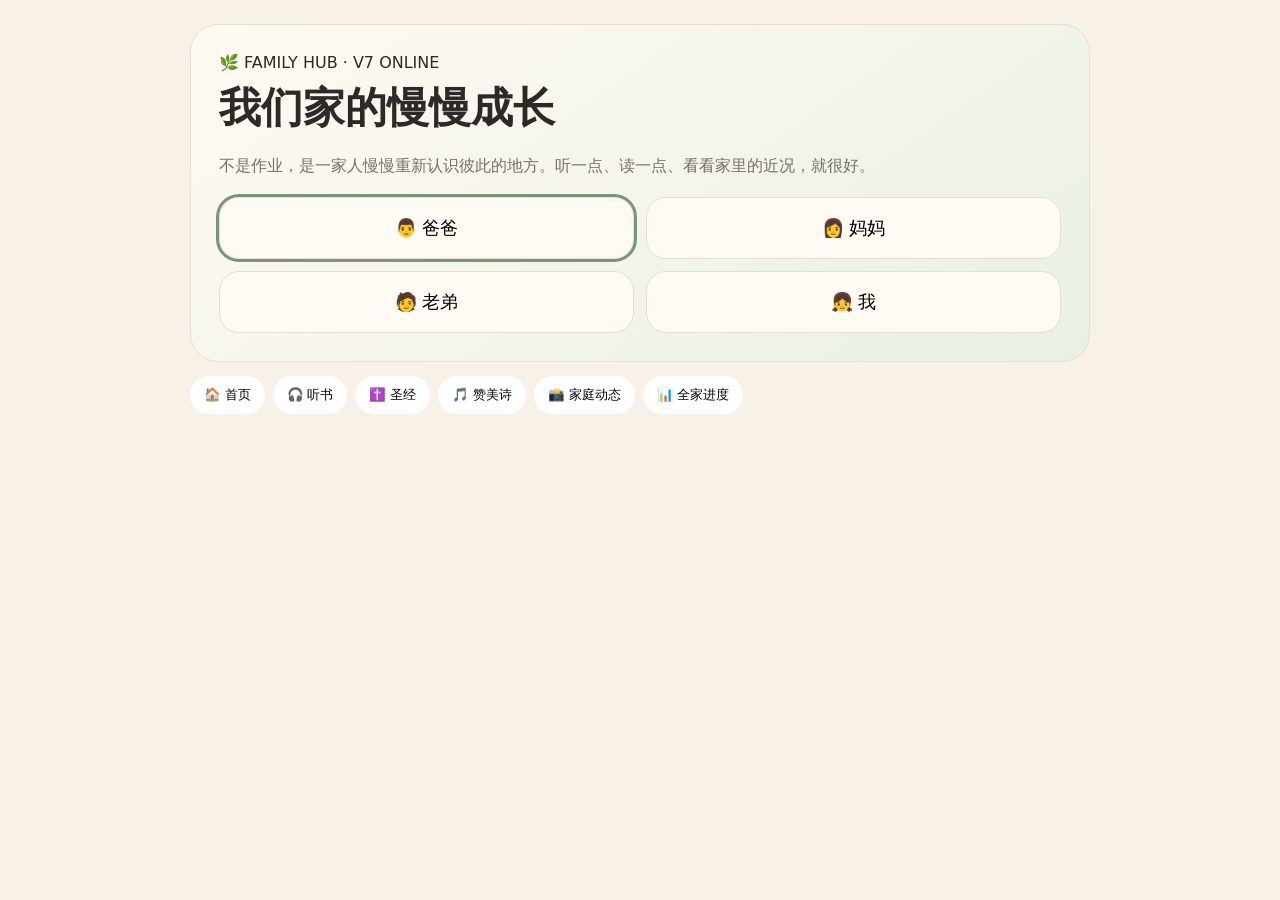
==== index.html @ ce767203 "Trigger GitHub Pages deployment" ====
<!doctype html><html lang="zh-CN"><head><meta charset="utf-8"><meta name="viewport" content="width=device-width,initial-scale=1"><meta name="theme-color" content="#f6efe4"><link rel="manifest" href="manifest.webmanifest"><title>我们家的慢慢成长</title><style>body{margin:0;font-family:"PingFang SC","Microsoft YaHei",system-ui;background:#f7f1e8;color:#2d2926}.app{max-width:900px;margin:auto;padding:24px}.hero{background:linear-gradient(145deg,#fffaf2,#e9f0e6);border:1px solid #e9ded0;border-radius:28px;padding:28px}.hero h1{font-size:42px;margin:8px 0}.roles,.grid{display:grid;grid-template-columns:repeat(2,1fr);gap:12px;margin-top:18px}.role,.card{background:#fffaf3;border:1px solid #e9ded0;border-radius:20px;padding:18px}.role{font-size:18px;cursor:pointer}.role.on{outline:3px solid #78957c}.btn{border:0;border-radius:13px;padding:12px 16px;background:#31493a;color:#fff;font-size:16px;cursor:pointer}.muted{color:#786f67;line-height:1.7}.resume{margin-top:18px;background:#2e4b39;color:white;border-radius:22px;padding:20px}.nav{display:flex;gap:8px;overflow:auto;padding:14px 0}.nav button{white-space:nowrap;border:0;border-radius:999px;padding:10px 14px;background:white}.section{display:none}.section.on{display:block}.bar{height:10px;background:#eee5da;border-radius:99px;overflow:hidden}.bar i{display:block;height:100%;background:#6e8b74}.lesson{border-top:1px solid #e9ded0;padding:12px 0}.player{position:fixed;left:50%;bottom:10px;transform:translateX(-50%);width:min(92%,700px);background:#26382d;color:white;padding:12px;border-radius:18px;display:none}.player.show{display:block}@media(max-width:600px){.app{padding:12px}.hero h1{font-size:32px}.grid{grid-template-columns:1fr}}</style></head><body><main class="app"><section class="hero"><div>🌿 FAMILY HUB · V7 ONLINE</div><h1>我们家的慢慢成长</h1><p class="muted">不是作业，是一家人慢慢重新认识彼此的地方。听一点、读一点、看看家里的近况，就很好。</p><div class="roles" id="roles"></div></section><nav class="nav"><button onclick="go('home')">🏠 首页</button><button onclick="go('listen')">🎧 听书</button><button onclick="go('bible')">✝️ 圣经</button><button onclick="go('music')">🎵 赞美诗</button><button onclick="go('family')">📸 家庭动态</button><button onclick="go('dash')">📊 全家进度</button></nav><section id="home" class="section on"></section><section id="listen" class="section"><h2>🎧 爸妈大学</h2><p class="muted">点一门课后可以连续听。正式长音频会继续升级为 MP3 锁屏播放器。</p><div id="courses" class="grid"></div></section><section id="bible" class="section"><h2>✝️ 听圣经</h2><div class="card"><p class="muted">圣经区保留为完整 66 卷播放器入口。当前在线版先提供快速入口，下一次更新继续接入逐章阅读与连续播放。</p><button class="btn" onclick="window.open('https://ebible.org/cmn-cu89s/','_blank')">📖 阅读新标点和合本</button></div></section><section id="music" class="section"><h2>🎵 赞美诗</h2><div class="card"><h3>工作时听 · 安静敬拜</h3><p class="muted">为了避免失效的嵌入播放器，在线版先使用赞美之泉官方入口。</p><button class="btn" onclick="window.open('https://www.youtube.com/@StreamofPraise','_blank')">▶ 打开赞美之泉官方频道</button></div></section><section id="family" class="section"><h2>📸 我们家的最近</h2><div class="card"><textarea id="post" style="width:100%;min-height:100px;border:1px solid #ddd;border-radius:12px;padding:10px" placeholder="写一句最近发生的小事……"></textarea><p><button class="btn" onclick="addPost()">发布家庭动态</button></p><div id="posts"></div></div></section><section id="dash" class="section"><h2>📊 全家成长看板</h2><div id="dashboard" class="grid"></div></section></main><div class="player" id="player"><b id="pt">正在播放</b><div id="ps" style="font-size:13px;opacity:.8;margin:5px 0"></div><button onclick="speechSynthesis.pause()">⏸</button> <button onclick="speechSynthesis.resume()">▶</button> <button onclick="speechSynthesis.cancel();player.classList.remove('show')">■</button></div><script>const people={dad:['爸爸','👨'],mom:['妈妈','👩'],bro:['老弟','🧑'],me:['我','👧']};let role=localStorage.familyRole||'dad';let data=JSON.parse(localStorage.familyV7Online||'{"dad":{"min":0,"done":0},"mom":{"min":0,"done":0},"bro":{"min":0,"done":0},"me":{"min":0,"done":0},"posts":[]}');const courses=[['💞','夫妻之间怎么把话说清楚',['先听完再回答','少一点指责，多一点描述','吵架时先处理情绪','表达需要，不猜心','道歉不是认输','夫妻是队友，不是对手','钱怎么谈才不伤感情','忙的时候也要有回应','怎样表达感谢','旧账为什么越翻越伤','建立两个人的小习惯','一起想象退休后的生活']],['👨‍👩‍👧','父母的觉醒',['孩子不是父母的成绩单','焦虑为什么会变成控制','先连接，再纠正','听完孩子的话再给建议','允许孩子和自己不同','少问成绩，多问生活','孩子沉默时怎么办','父母也可以承认不知道','边界不是冷漠','如何修复说重的话','孩子长大后的亲子关系','让家成为愿意回来的地方']],['🧑‍🎓','青春期男孩',['青春期的大脑正在发生什么','为什么越来越需要自己的空间','顶嘴背后可能是什么','别把沉默当成不孝','朋友为什么越来越重要','手机和游戏怎么谈','规则要少而清楚','父亲怎样参与男孩成长','妈妈怎样减少焦虑式追问','犯错也是学习责任的机会','谈恋爱和性教育怎么开口','怎样谈未来而不是逼未来','冲突以后如何重新连接','从管理孩子走向陪伴成长']],['💰','家庭理财与安心养老',['先弄清楚钱去了哪里','家庭应急金怎么准备','储蓄不是剩下才存','避免看不懂的高风险投资','保险到底解决什么问题','夫妻要知道彼此的财务情况','给孩子钱也要有边界','退休生活需要多少钱','医疗和长期照护要提前想','防诈骗是养老必修课','简单投资比频繁操作更重要','把退休后的生活也规划进去']],['🌱','50岁以后继续成长',['人到中年也可以重新学习','不要把全部生活都放在孩子身上','培养一个自己的爱好','身体健康是最重要的资产','夫妻关系需要重新经营','学会使用新工具但不被短视频绑架','保持朋友和教会连接','允许自己休息','学习表达感受','给未来留下期待','记录自己的故事','慢慢成为自己喜欢的大人']]];function save(){localStorage.familyV7Online=JSON.stringify(data)}function renderRoles(){roles.innerHTML=Object.entries(people).map(([k,v])=>`<button class="role ${role===k?'on':''}" onclick="setRole('${k}')">${v[1]} ${v[0]}</button>`).join('')}function setRole(r){role=r;localStorage.familyRole=r;render();go('home')}function go(id){document.querySelectorAll('.section').forEach(x=>x.classList.remove('on'));document.getElementById(id).classList.add('on');scrollTo({top:0,behavior:'smooth'})}function home(){let p=people[role],d=data[role];home.innerHTML=`<div class="resume"><small>${p[1]} ${p[0]}，今天辛苦了</small><h2>${role==='bro'?'这里不是监督区，想听什么就听什么。':role==='me'?'欢迎回来，这里是你的家庭后台。':'不用学很多，戴上耳机听一点就好。'}</h2><button class="btn" onclick="go('listen')">▶ 今天听一点</button></div><div class="grid"><div class="card"><h3>🎧 工作的时候听</h3><p class="muted">夫妻、亲子、青春期、养老理财、自我成长。</p><button class="btn" onclick="go('listen')">进入爸妈大学</button></div><div class="card"><h3>✝️ 今天听一章圣经</h3><p class="muted">安静一点，慢慢听。</p><button class="btn" onclick="go('bible')">打开圣经</button></div><div class="card"><h3>🎵 放点赞美诗</h3><p class="muted">上班、做饭、休息的时候都可以。</p><button class="btn" onclick="go('music')">听赞美诗</button></div><div class="card"><h3>📸 看看家里</h3><p class="muted">把平时不知道怎么说的话，慢慢留在这里。</p><button class="btn" onclick="go('family')">家庭动态</button></div></div>`}function renderCourses(){courses.innerHTML=courses.map((c,i)=>`<div class="card"><div style="font-size:34px">${c[0]}</div><h3>${c[1]}</h3><p class="muted">${c[2].length} 节 · 可连续收听</p><button class="btn" onclick="play(${i},0)">▶ 从第1节开始</button><details><summary style="margin-top:12px">查看全部章节</summary>${c[2].map((x,j)=>`<div class="lesson">${j+1}. ${x} <button onclick="play(${i},${j})">▶</button></div>`).join('')}</details></div>`).join('')}function lessonText(ci,li){let t=courses[ci][2][li];return `欢迎来到我们家的慢慢成长。今天这一节叫做，${t}。我们先不急着讲大道理。很多家庭的问题，并不是谁不爱谁，而是大家太忙、太累，又不知道怎样把心里的话说清楚。今天只记住一件事：先听，再判断；先理解，再给建议。家人不是需要被赢过的人，而是需要被听见的人。今天试试看，当家人说一件事情的时候，先别马上告诉他应该怎么做。先问一句：你现在是想让我听听，还是想让我一起想办法？一个小小的变化，就可能让下一次谈话不一样。`}function play(ci,li){speechSynthesis.cancel();let u=new SpeechSynthesisUtterance(lessonText(ci,li));u.lang='zh-CN';u.rate=.82;let start=Date.now();u.onend=()=>{data[role].min+=Math.max(1,Math.round((Date.now()-start)/60000));data[role].done++;save();renderDash();if(li+1<courses[ci][2].length)setTimeout(()=>play(ci,li+1),500)};speechSynthesis.speak(u);pt.textContent=courses[ci][1];ps.textContent=`第 ${li+1}/${courses[ci][2].length} 节 · ${courses[ci][2][li]}`;player.classList.add('show')}function addPost(){let v=post.value.trim();if(!v)return;data.posts.unshift({r:role,t:v,d:new Date().toLocaleString('zh-CN')});post.value='';save();renderPosts()}function renderPosts(){posts.innerHTML=data.posts.map(x=>`<div class="lesson"><b>${people[x.r][1]} ${people[x.r][0]}</b> · <small>${x.d}</small><div style="margin-top:6px">${x.t.replace(/[<>&]/g,'')}</div></div>`).join('')||'<p class="muted">还没有动态。</p>'}function renderDash(){dashboard.innerHTML=Object.entries(people).map(([k,v])=>{let d=data[k];return `<div class="card"><h3>${v[1]} ${v[0]}</h3><b style="font-size:28px">${d.min||0}</b> 分钟 · 完成 ${d.done||0} 节<div class="bar"><i style="width:${Math.min(100,(d.done||0)*3)}%"></i></div></div>`}).join('')}function render(){renderRoles();home();renderCourses();renderPosts();renderDash()}render();if('serviceWorker'in navigator)navigator.serviceWorker.register('./sw.js');</script></body></html>
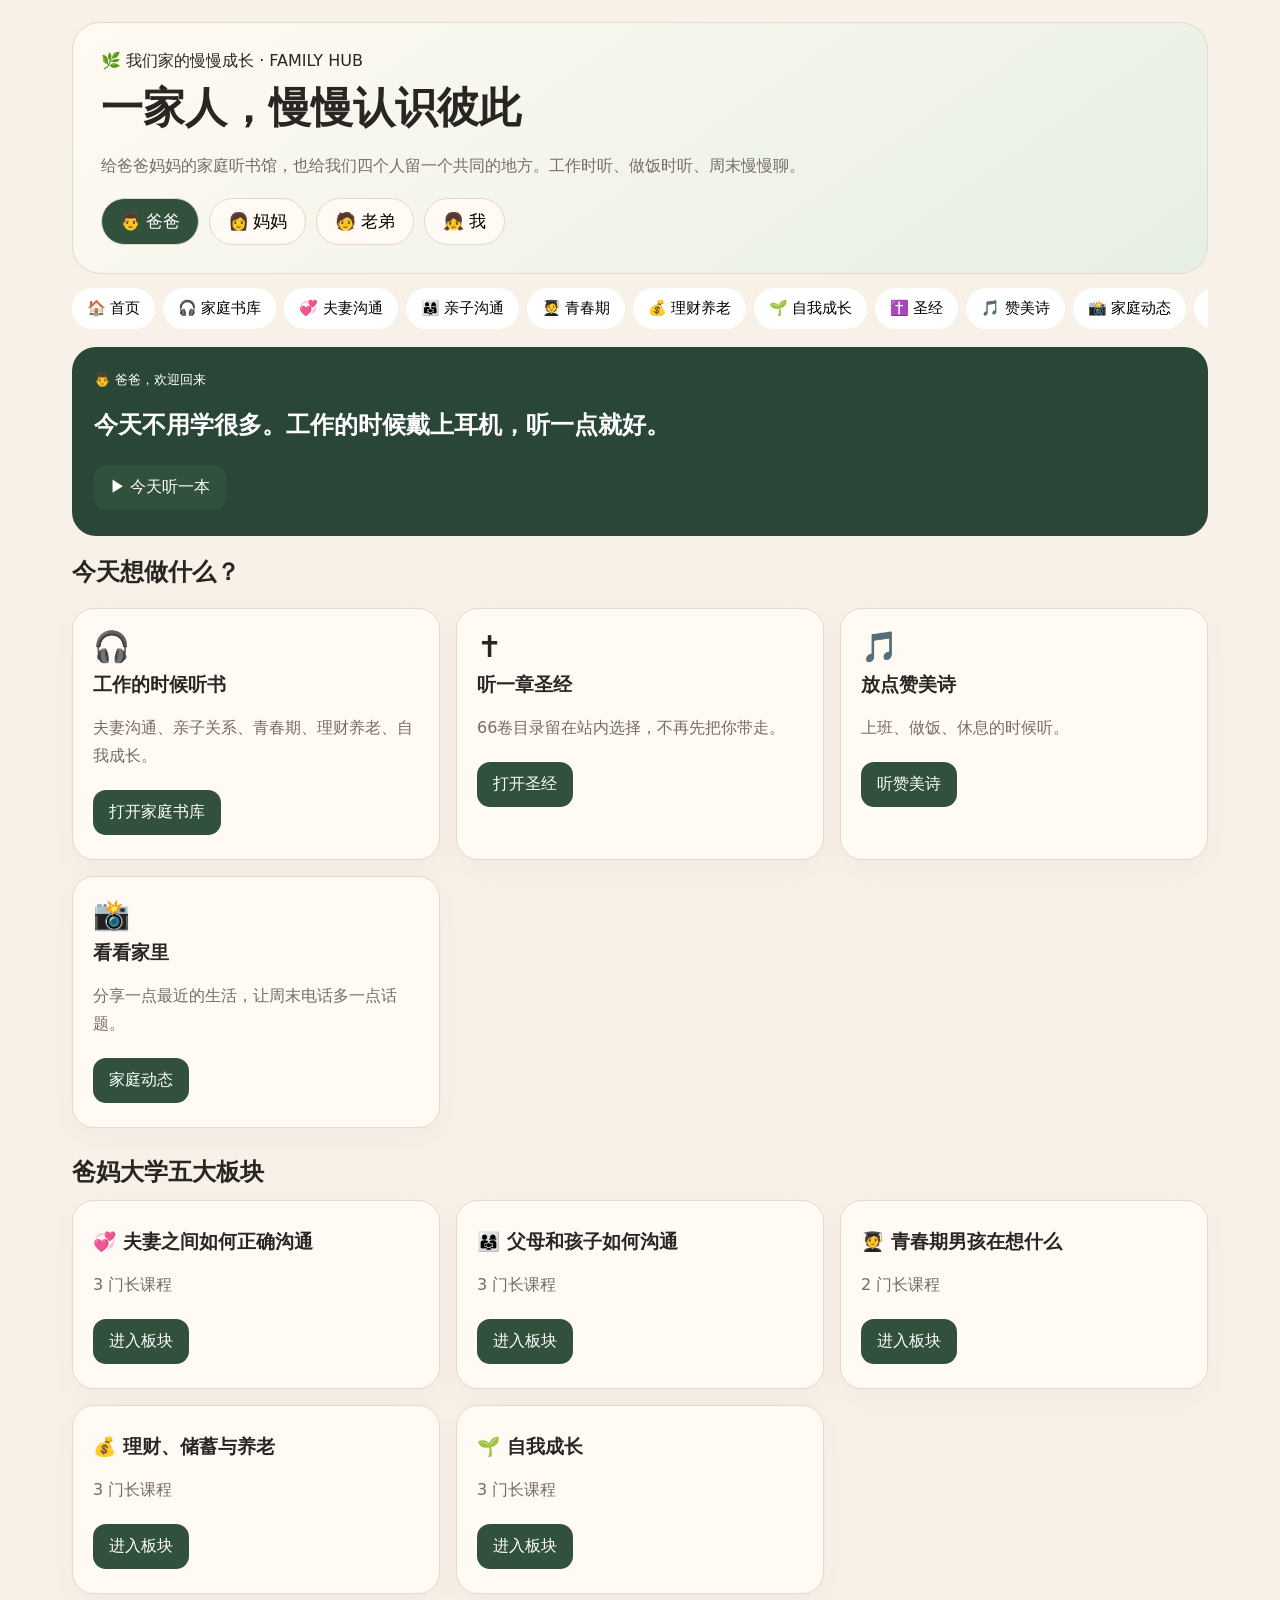
==== commit 09731f97: "Restore family library, fix homepage rendering, add in-site listening sections" ====
--- a/index.html
+++ b/index.html
@@ -1 +1 @@
-<!doctype html><html lang="zh-CN"><head><meta charset="utf-8"><meta name="viewport" content="width=device-width,initial-scale=1"><meta name="theme-color" content="#f6efe4"><link rel="manifest" href="manifest.webmanifest"><title>我们家的慢慢成长</title><style>body{margin:0;font-family:"PingFang SC","Microsoft YaHei",system-ui;background:#f7f1e8;color:#2d2926}.app{max-width:900px;margin:auto;padding:24px}.hero{background:linear-gradient(145deg,#fffaf2,#e9f0e6);border:1px solid #e9ded0;border-radius:28px;padding:28px}.hero h1{font-size:42px;margin:8px 0}.roles,.grid{display:grid;grid-template-columns:repeat(2,1fr);gap:12px;margin-top:18px}.role,.card{background:#fffaf3;border:1px solid #e9ded0;border-radius:20px;padding:18px}.role{font-size:18px;cursor:pointer}.role.on{outline:3px solid #78957c}.btn{border:0;border-radius:13px;padding:12px 16px;background:#31493a;color:#fff;font-size:16px;cursor:pointer}.muted{color:#786f67;line-height:1.7}.resume{margin-top:18px;background:#2e4b39;color:white;border-radius:22px;padding:20px}.nav{display:flex;gap:8px;overflow:auto;padding:14px 0}.nav button{white-space:nowrap;border:0;border-radius:999px;padding:10px 14px;background:white}.section{display:none}.section.on{display:block}.bar{height:10px;background:#eee5da;border-radius:99px;overflow:hidden}.bar i{display:block;height:100%;background:#6e8b74}.lesson{border-top:1px solid #e9ded0;padding:12px 0}.player{position:fixed;left:50%;bottom:10px;transform:translateX(-50%);width:min(92%,700px);background:#26382d;color:white;padding:12px;border-radius:18px;display:none}.player.show{display:block}@media(max-width:600px){.app{padding:12px}.hero h1{font-size:32px}.grid{grid-template-columns:1fr}}</style></head><body><main class="app"><section class="hero"><div>🌿 FAMILY HUB · V7 ONLINE</div><h1>我们家的慢慢成长</h1><p class="muted">不是作业，是一家人慢慢重新认识彼此的地方。听一点、读一点、看看家里的近况，就很好。</p><div class="roles" id="roles"></div></section><nav class="nav"><button onclick="go('home')">🏠 首页</button><button onclick="go('listen')">🎧 听书</button><button onclick="go('bible')">✝️ 圣经</button><button onclick="go('music')">🎵 赞美诗</button><button onclick="go('family')">📸 家庭动态</button><button onclick="go('dash')">📊 全家进度</button></nav><section id="home" class="section on"></section><section id="listen" class="section"><h2>🎧 爸妈大学</h2><p class="muted">点一门课后可以连续听。正式长音频会继续升级为 MP3 锁屏播放器。</p><div id="courses" class="grid"></div></section><section id="bible" class="section"><h2>✝️ 听圣经</h2><div class="card"><p class="muted">圣经区保留为完整 66 卷播放器入口。当前在线版先提供快速入口，下一次更新继续接入逐章阅读与连续播放。</p><button class="btn" onclick="window.open('https://ebible.org/cmn-cu89s/','_blank')">📖 阅读新标点和合本</button></div></section><section id="music" class="section"><h2>🎵 赞美诗</h2><div class="card"><h3>工作时听 · 安静敬拜</h3><p class="muted">为了避免失效的嵌入播放器，在线版先使用赞美之泉官方入口。</p><button class="btn" onclick="window.open('https://www.youtube.com/@StreamofPraise','_blank')">▶ 打开赞美之泉官方频道</button></div></section><section id="family" class="section"><h2>📸 我们家的最近</h2><div class="card"><textarea id="post" style="width:100%;min-height:100px;border:1px solid #ddd;border-radius:12px;padding:10px" placeholder="写一句最近发生的小事……"></textarea><p><button class="btn" onclick="addPost()">发布家庭动态</button></p><div id="posts"></div></div></section><section id="dash" class="section"><h2>📊 全家成长看板</h2><div id="dashboard" class="grid"></div></section></main><div class="player" id="player"><b id="pt">正在播放</b><div id="ps" style="font-size:13px;opacity:.8;margin:5px 0"></div><button onclick="speechSynthesis.pause()">⏸</button> <button onclick="speechSynthesis.resume()">▶</button> <button onclick="speechSynthesis.cancel();player.classList.remove('show')">■</button></div><script>const people={dad:['爸爸','👨'],mom:['妈妈','👩'],bro:['老弟','🧑'],me:['我','👧']};let role=localStorage.familyRole||'dad';let data=JSON.parse(localStorage.familyV7Online||'{"dad":{"min":0,"done":0},"mom":{"min":0,"done":0},"bro":{"min":0,"done":0},"me":{"min":0,"done":0},"posts":[]}');const courses=[['💞','夫妻之间怎么把话说清楚',['先听完再回答','少一点指责，多一点描述','吵架时先处理情绪','表达需要，不猜心','道歉不是认输','夫妻是队友，不是对手','钱怎么谈才不伤感情','忙的时候也要有回应','怎样表达感谢','旧账为什么越翻越伤','建立两个人的小习惯','一起想象退休后的生活']],['👨‍👩‍👧','父母的觉醒',['孩子不是父母的成绩单','焦虑为什么会变成控制','先连接，再纠正','听完孩子的话再给建议','允许孩子和自己不同','少问成绩，多问生活','孩子沉默时怎么办','父母也可以承认不知道','边界不是冷漠','如何修复说重的话','孩子长大后的亲子关系','让家成为愿意回来的地方']],['🧑‍🎓','青春期男孩',['青春期的大脑正在发生什么','为什么越来越需要自己的空间','顶嘴背后可能是什么','别把沉默当成不孝','朋友为什么越来越重要','手机和游戏怎么谈','规则要少而清楚','父亲怎样参与男孩成长','妈妈怎样减少焦虑式追问','犯错也是学习责任的机会','谈恋爱和性教育怎么开口','怎样谈未来而不是逼未来','冲突以后如何重新连接','从管理孩子走向陪伴成长']],['💰','家庭理财与安心养老',['先弄清楚钱去了哪里','家庭应急金怎么准备','储蓄不是剩下才存','避免看不懂的高风险投资','保险到底解决什么问题','夫妻要知道彼此的财务情况','给孩子钱也要有边界','退休生活需要多少钱','医疗和长期照护要提前想','防诈骗是养老必修课','简单投资比频繁操作更重要','把退休后的生活也规划进去']],['🌱','50岁以后继续成长',['人到中年也可以重新学习','不要把全部生活都放在孩子身上','培养一个自己的爱好','身体健康是最重要的资产','夫妻关系需要重新经营','学会使用新工具但不被短视频绑架','保持朋友和教会连接','允许自己休息','学习表达感受','给未来留下期待','记录自己的故事','慢慢成为自己喜欢的大人']]];function save(){localStorage.familyV7Online=JSON.stringify(data)}function renderRoles(){roles.innerHTML=Object.entries(people).map(([k,v])=>`<button class="role ${role===k?'on':''}" onclick="setRole('${k}')">${v[1]} ${v[0]}</button>`).join('')}function setRole(r){role=r;localStorage.familyRole=r;render();go('home')}function go(id){document.querySelectorAll('.section').forEach(x=>x.classList.remove('on'));document.getElementById(id).classList.add('on');scrollTo({top:0,behavior:'smooth'})}function home(){let p=people[role],d=data[role];home.innerHTML=`<div class="resume"><small>${p[1]} ${p[0]}，今天辛苦了</small><h2>${role==='bro'?'这里不是监督区，想听什么就听什么。':role==='me'?'欢迎回来，这里是你的家庭后台。':'不用学很多，戴上耳机听一点就好。'}</h2><button class="btn" onclick="go('listen')">▶ 今天听一点</button></div><div class="grid"><div class="card"><h3>🎧 工作的时候听</h3><p class="muted">夫妻、亲子、青春期、养老理财、自我成长。</p><button class="btn" onclick="go('listen')">进入爸妈大学</button></div><div class="card"><h3>✝️ 今天听一章圣经</h3><p class="muted">安静一点，慢慢听。</p><button class="btn" onclick="go('bible')">打开圣经</button></div><div class="card"><h3>🎵 放点赞美诗</h3><p class="muted">上班、做饭、休息的时候都可以。</p><button class="btn" onclick="go('music')">听赞美诗</button></div><div class="card"><h3>📸 看看家里</h3><p class="muted">把平时不知道怎么说的话，慢慢留在这里。</p><button class="btn" onclick="go('family')">家庭动态</button></div></div>`}function renderCourses(){courses.innerHTML=courses.map((c,i)=>`<div class="card"><div style="font-size:34px">${c[0]}</div><h3>${c[1]}</h3><p class="muted">${c[2].length} 节 · 可连续收听</p><button class="btn" onclick="play(${i},0)">▶ 从第1节开始</button><details><summary style="margin-top:12px">查看全部章节</summary>${c[2].map((x,j)=>`<div class="lesson">${j+1}. ${x} <button onclick="play(${i},${j})">▶</button></div>`).join('')}</details></div>`).join('')}function lessonText(ci,li){let t=courses[ci][2][li];return `欢迎来到我们家的慢慢成长。今天这一节叫做，${t}。我们先不急着讲大道理。很多家庭的问题，并不是谁不爱谁，而是大家太忙、太累，又不知道怎样把心里的话说清楚。今天只记住一件事：先听，再判断；先理解，再给建议。家人不是需要被赢过的人，而是需要被听见的人。今天试试看，当家人说一件事情的时候，先别马上告诉他应该怎么做。先问一句：你现在是想让我听听，还是想让我一起想办法？一个小小的变化，就可能让下一次谈话不一样。`}function play(ci,li){speechSynthesis.cancel();let u=new SpeechSynthesisUtterance(lessonText(ci,li));u.lang='zh-CN';u.rate=.82;let start=Date.now();u.onend=()=>{data[role].min+=Math.max(1,Math.round((Date.now()-start)/60000));data[role].done++;save();renderDash();if(li+1<courses[ci][2].length)setTimeout(()=>play(ci,li+1),500)};speechSynthesis.speak(u);pt.textContent=courses[ci][1];ps.textContent=`第 ${li+1}/${courses[ci][2].length} 节 · ${courses[ci][2][li]}`;player.classList.add('show')}function addPost(){let v=post.value.trim();if(!v)return;data.posts.unshift({r:role,t:v,d:new Date().toLocaleString('zh-CN')});post.value='';save();renderPosts()}function renderPosts(){posts.innerHTML=data.posts.map(x=>`<div class="lesson"><b>${people[x.r][1]} ${people[x.r][0]}</b> · <small>${x.d}</small><div style="margin-top:6px">${x.t.replace(/[<>&]/g,'')}</div></div>`).join('')||'<p class="muted">还没有动态。</p>'}function renderDash(){dashboard.innerHTML=Object.entries(people).map(([k,v])=>{let d=data[k];return `<div class="card"><h3>${v[1]} ${v[0]}</h3><b style="font-size:28px">${d.min||0}</b> 分钟 · 完成 ${d.done||0} 节<div class="bar"><i style="width:${Math.min(100,(d.done||0)*3)}%"></i></div></div>`}).join('')}function render(){renderRoles();home();renderCourses();renderPosts();renderDash()}render();if('serviceWorker'in navigator)navigator.serviceWorker.register('./sw.js');</script></body></html>  
+<!doctype html><html lang="zh-CN"><head><meta charset="utf-8"><meta name="viewport" content="width=device-width,initial-scale=1"><meta name="theme-color" content="#f4eee4"><link rel="manifest" href="manifest.webmanifest"><title>我们家的慢慢成长</title><style>*{box-sizing:border-box}body{margin:0;font-family:"PingFang SC","Microsoft YaHei",system-ui,sans-serif;background:#f7f1e8;color:#292522}.app{max-width:1180px;margin:auto;padding:22px}.hero{background:linear-gradient(145deg,#fffaf2,#e6efe4);border:1px solid #e5d9c9;border-radius:28px;padding:28px}.hero h1{font-size:42px;margin:8px 0}.muted{color:#766c63;line-height:1.75}.roles{display:flex;gap:10px;flex-wrap:wrap;margin-top:18px}.role,.pill{border:1px solid #e4d8c8;background:#fffaf3;border-radius:999px;padding:11px 18px;font-size:17px;cursor:pointer}.role.on{background:#31513d;color:#fff}.nav{display:flex;gap:8px;overflow:auto;padding:14px 0;position:sticky;top:0;background:#f7f1e8eF;z-index:5}.nav button{white-space:nowrap;border:0;border-radius:999px;padding:11px 15px;background:#fff;font-size:15px}.section{display:none}.section.on{display:block}.grid{display:grid;grid-template-columns:repeat(3,1fr);gap:16px}.card{background:#fffaf3;border:1px solid #e7dac9;border-radius:22px;padding:20px;box-shadow:0 10px 28px #6b4d2a0b}.card h3{margin:8px 0}.tag{display:inline-block;background:#e4eee3;border-radius:999px;padding:5px 10px;font-size:13px}.btn{border:0;border-radius:13px;padding:12px 16px;background:#31513d;color:white;font-size:16px;cursor:pointer;margin:4px 4px 4px 0}.btn.alt{background:#efe2d1;color:#3c3028}.btn.light{background:white;color:#31513d;border:1px solid #d9cdbc}.resume{background:#294637;color:#fff;border-radius:24px;padding:22px;margin:4px 0 18px}.category{margin:28px 0 12px}.category h2{margin-bottom:5px}.lesson{border-top:1px solid #eadfD2;padding:12px 0}.lesson button{float:right}.bar{height:9px;background:#eee4d8;border-radius:20px;overflow:hidden;margin-top:10px}.bar i{height:100%;display:block;background:#79977e}.player{position:fixed;left:50%;bottom:10px;transform:translateX(-50%);width:min(94%,760px);background:#24392d;color:#fff;border-radius:20px;padding:14px 16px;display:none;z-index:20;box-shadow:0 12px 35px #0004}.player.show{display:block}.player .controls{display:flex;gap:8px;align-items:center;margin-top:9px}.player button{border:0;border-radius:10px;padding:9px 12px}.bookshelf{display:flex;gap:8px;overflow:auto;margin:12px 0}.bookshelf button{white-space:nowrap}.biblebooks{display:grid;grid-template-columns:repeat(6,1fr);gap:8px}.biblebooks button{padding:10px;border:1px solid #e2d6c7;background:white;border-radius:10px}.chapters{display:flex;gap:7px;flex-wrap:wrap;margin:12px 0}.chapters button{width:42px;height:42px;border-radius:10px;border:1px solid #ddd0c0;background:white}.note{background:#edf4eb;border:1px dashed #9db29e;border-radius:18px;padding:14px}.big{font-size:30px;font-weight:700}.musicframe{width:100%;aspect-ratio:16/9;border:0;border-radius:16px}.textarea{width:100%;min-height:110px;border:1px solid #ded2c4;border-radius:14px;padding:12px;font:inherit}@media(max-width:850px){.grid{grid-template-columns:repeat(2,1fr)}.biblebooks{grid-template-columns:repeat(4,1fr)}}@media(max-width:600px){.app{padding:12px}.hero{padding:20px}.hero h1{font-size:31px}.grid{grid-template-columns:1fr}.biblebooks{grid-template-columns:repeat(3,1fr)}.role{flex:1;text-align:center}.nav{margin:0 -12px;padding:10px 12px}}</style></head><body><main class="app"><section class="hero"><div>🌿 我们家的慢慢成长 · FAMILY HUB</div><h1>一家人，慢慢认识彼此</h1><p class="muted">给爸爸妈妈的家庭听书馆，也给我们四个人留一个共同的地方。工作时听、做饭时听、周末慢慢聊。</p><div id="roleBox" class="roles"></div></section><nav class="nav"><button onclick="go('home')">🏠 首页</button><button onclick="go('library')">🎧 家庭书库</button><button onclick="go('couple')">💞 夫妻沟通</button><button onclick="go('parent')">👨‍👩‍👧 亲子沟通</button><button onclick="go('teen')">🧑‍🎓 青春期</button><button onclick="go('money')">💰 理财养老</button><button onclick="go('growth')">🌱 自我成长</button><button onclick="go('bible')">✝️ 圣经</button><button onclick="go('music')">🎵 赞美诗</button><button onclick="go('family')">📸 家庭动态</button><button onclick="go('dash')">📊 全家进度</button></nav><section id="home" class="section on"></section><section id="library" class="section"><div class="category"><h2>🎧 爸妈大学 · 家庭书库</h2><p class="muted">按主题选一本。每本都做成站内音频课，不需要跳到别的网站。点击“连续听”，会自动播放下一节。</p></div><div id="libraryGrid"></div></section><section id="couple" class="section"></section><section id="parent" class="section"></section><section id="teen" class="section"></section><section id="money" class="section"></section><section id="growth" class="section"></section><section id="bible" class="section"><h2>✝️ 66卷圣经 · 站内选择</h2><p class="muted">先在这里选书卷和章节。网页会记住你上次选到哪里。逐章完整经文音频仍在继续接入；目前不再强制跳出网站。</p><div class="card"><div class="bookshelf"><button class="pill" onclick="renderBible('old')">旧约39卷</button><button class="pill" onclick="renderBible('new')">新约27卷</button></div><div id="bibleBooks" class="biblebooks"></div><div id="bibleChapterBox"></div></div></section><section id="music" class="section"><h2>🎵 赞美诗 · 工作时连续听</h2><div class="grid"><div class="card"><span class="tag">上班 / 做饭</span><h3>赞美之泉 · 敬拜歌单</h3><p class="muted">可直接在网页内播放官方 YouTube 内容。</p><iframe class="musicframe" src="https://www.youtube.com/embed/videoseries?list=PLM5lvr9V4UVkYx5g7yqK2A5yI8QhF9y3_" allow="autoplay; encrypted-media" allowfullscreen></iframe></div><div class="card"><span class="tag">安静 / 祷告</span><h3>安静敬拜</h3><p class="muted">如果某个嵌入歌单因地区限制无法播放，可使用官方频道。</p><button class="btn" onclick="window.open('https://www.youtube.com/@StreamofPraise','_blank')">打开赞美之泉官方频道</button></div></div></section><section id="family" class="section"><h2>📸 我们家的最近</h2><div class="card"><textarea id="postInput" class="textarea" placeholder="写一句最近发生的小事……"></textarea><p><button class="btn" onclick="addPost()">发布家庭动态</button></p><div id="postsBox"></div></div></section><section id="dash" class="section"><h2>📊 全家成长看板</h2><p class="muted">当前记录保存在这台设备。云同步下一阶段接入后，爸爸、妈妈、弟弟和你的手机会共享数据。</p><div id="dashboard" class="grid"></div></section></main><div id="playerBox" class="player"><b id="playerTitle">正在播放</b><div id="playerSub" style="opacity:.8;font-size:13px;margin-top:4px"></div><div class="controls"><button onclick="prevLesson()">⏮</button><button onclick="pauseSpeech()">⏸</button><button onclick="resumeSpeech()">▶</button><button onclick="nextLesson()">⏭</button><button onclick="stopSpeech()">■</button><select id="speed" onchange="setSpeed(this.value)"><option value="0.78">0.8×</option><option value="0.9" selected>0.9×</option><option value="1">1.0×</option><option value="1.15">1.15×</option></select></div></div><script>const people={dad:['爸爸','👨'],mom:['妈妈','👩'],bro:['老弟','🧑'],me:['我','👧']};let role=localStorage.familyRole||'dad';let state=JSON.parse(localStorage.familyHubV8||'{"dad":{"min":0,"done":0},"mom":{"min":0,"done":0},"bro":{"min":0,"done":0},"me":{"min":0,"done":0},"posts":[],"resume":{}}');for(const k of Object.keys(people)){if(!state[k])state[k]={min:0,done:0}}if(!state.posts)state.posts=[];if(!state.resume)state.resume={};const catalog=[{cat:'couple',icon:'💞',title:'《非暴力沟通》家庭课',desc:'少指责，多理解；把评价换成观察、感受、需要和请求。',lessons:['为什么越亲的人越容易说重话','先说事实，不急着评价','情绪不是敌人，是提醒','听见自己真正的需要','请求不是命令','怎样听懂伴侣的情绪','争吵时先停下来','不同意见不等于不爱','道歉怎样才有用','旧账为什么越翻越伤','感谢要说具体','建立夫妻每周十分钟','谈钱时不攻击','成为同一队的人']},{cat:'couple',icon:'💗',title:'《幸福的婚姻》家庭课',desc:'把夫妻关系从“搭伙过日子”慢慢变回伙伴关系。',lessons:['婚姻里的友情为什么重要','了解对方现在的生活','回应那些小小的靠近','欣赏不要只放在心里','冲突里哪些话最伤人','可以解决的问题怎么谈','解决不了的差异怎么办','工作太忙也要留一点时间','亲密关系里的边界','父母和夫妻角色别混在一起','家庭决定怎样一起做','一起想象退休生活']},{cat:'couple',icon:'❤️',title:'《爱的五种语言》家庭课',desc:'学习用对方更容易收到的方式表达关心，不把类型当标签。',lessons:['为什么明明爱却感受不到','肯定的话怎么说','高质量陪伴是什么','礼物背后的心意','行动也是表达爱','身体接触与尊重','别急着给对方贴类型','发现伴侣真正重视什么','忙碌夫妻怎么表达爱','冲突以后怎样重新靠近','孩子面前怎样表达尊重','每天一个小行动']},{cat:'parent',icon:'👨‍👩‍👧',title:'《父母的觉醒》家庭课',desc:'少一点控制，多一点觉察；让孩子成为他自己。',lessons:['孩子不是父母的成绩单','焦虑为什么会变成控制','先连接，再纠正','听完孩子的话再给建议','允许孩子和自己不同','少问成绩，多问生活','孩子沉默时怎么办','父母也可以承认不知道','边界不是冷漠','如何修复说重的话','孩子长大后的亲子关系','让家成为愿意回来的地方']},{cat:'parent',icon:'🗣️',title:'《如何说孩子才会听》家庭课',desc:'把“你怎么又……”换成真正能继续对话的表达。',lessons:['孩子为什么一听就烦','先接住情绪','描述问题而不是攻击人','给选择比下命令更有效','别急着讲大道理','赞美努力而不是贴标签','怎样提出清楚的要求','规则和后果怎么说','孩子犯错后怎么复盘','父母说错了也能修复','电话里少盘问多分享','让孩子愿意下次再说']},{cat:'parent',icon:'🌳',title:'《园丁与木匠》家庭课',desc:'父母不是雕刻孩子，而是创造适合成长的环境。',lessons:['木匠式养育是什么','园丁式养育是什么','孩子不是产品','不确定也是成长的一部分','游戏为什么重要','探索比标准答案更重要','保护和放手怎么平衡','父母焦虑从哪里来','允许孩子试错','家庭环境比说教重要','长大后的关系会改变','陪伴成长而不是塑造成型']},{cat:'teen',icon:'🧑‍🎓',title:'《解码青春期》家庭课',desc:'理解青春期男孩的独立、沉默、朋友、手机和未来焦虑。',lessons:['青春期的大脑正在发生什么','为什么越来越需要自己的空间','顶嘴背后可能是什么','别把沉默当成不孝','朋友为什么越来越重要','手机和游戏怎么谈','规则要少而清楚','父亲怎样参与男孩成长','妈妈怎样减少焦虑式追问','犯错也是学习责任的机会','恋爱和性教育怎么开口','怎样谈未来而不是逼未来','冲突以后如何重新连接','从管理孩子走向陪伴成长']},{cat:'teen',icon:'🔑',title:'《青春期关键对话》家庭课',desc:'高情绪、高分歧的时候，先把安全感找回来。',lessons:['为什么一开口就吵','先判断现在适不适合谈','别在情绪最高点解决问题','从好奇代替审问','怎样谈成绩','怎样谈手机','怎样谈朋友','怎样谈作息','怎样谈未来','怎样谈责任','父母意见不一致怎么办','孩子拒绝沟通怎么办','冲突后谁先开口','建立每周一次轻松聊天']},{cat:'money',icon:'🐶',title:'《小狗钱钱》家庭理财课',desc:'用简单方式重新建立储蓄、目标和金钱习惯。',lessons:['钱不是只靠省出来','写下真正想实现的目标','先存再花','给每个目标一个账户','应急钱为什么重要','分清需要和想要','别为面子花钱','债务要怎么看','让钱慢慢为你工作','长期比短期刺激重要','夫妻一起知道家里有多少钱','把退休目标写下来']},{cat:'money',icon:'💰',title:'《金钱心理学》家庭课',desc:'理解人为什么会在钱上冲动、害怕、攀比和后悔。',lessons:['每个人的金钱经验都不同','运气和风险都存在','有钱和看起来有钱不同','复利需要时间','留余地比算得刚刚好重要','够了也是一种能力','别拿别人的生活做标准','储蓄买的是自由','投资先考虑能否睡得着','不要频繁追热点','家庭财务要透明','养老最重要的是选择权']},{cat:'money',icon:'🏡',title:'《安心养老》家庭课',desc:'把养老从担心变成可以一步一步准备的计划。',lessons:['先想退休后想怎么生活','家庭应急金','医疗支出提前想','保险到底解决什么','退休收入来源盘点','住房和生活成本','防诈骗必修课','别把全部养老压在孩子身上','夫妻要互相知道账户','重要文件放在哪里','保持社交和兴趣','每年做一次养老体检']},{cat:'growth',icon:'🌱',title:'《习惯的力量》家庭课',desc:'不用一下改变人生，从一个容易坚持的小习惯开始。',lessons:['为什么意志力总不够','找到习惯的提示','让好习惯更容易开始','环境比决心更重要','一次只改一个','两分钟开始法','不要连续放弃两次','给自己看得见的记录','坏习惯怎样增加阻力','家人怎样互相支持','短视频时间怎么慢慢减','让改变成为生活的一部分']},{cat:'growth',icon:'📖',title:'《如何阅读一本书》家庭课',desc:'文化程度不是障碍，学会带着问题读，比硬啃更重要。',lessons:['读书不是比赛','先看目录再开始','一本书只抓三个问题','不懂的地方可以跳过去','边听边想一个生活例子','怎样做最简单的笔记','听书也可以认真学习','不要迷信所有作者','比较不同观点','读完说给家人听','把一个方法试一周','建立自己的家庭书单']},{cat:'growth',icon:'🌻',title:'《50岁以后继续成长》',desc:'孩子长大以后，父母也值得拥有自己的生活。',lessons:['中年不是学习的终点','别把全部生活放在孩子身上','培养一个自己的爱好','健康是最重要的资产','夫妻关系重新经营','学新工具但不被短视频绑架','保持朋友和教会连接','允许自己休息','学习表达感受','给未来留下期待','记录自己的故事','慢慢成为自己喜欢的大人']}];const catNames={couple:'💞 夫妻之间如何正确沟通',parent:'👨‍👩‍👧 父母和孩子如何沟通',teen:'🧑‍🎓 青春期男孩在想什么',money:'💰 理财、储蓄与养老',growth:'🌱 自我成长'};let current={ci:0,li:0,continuous:false,rate:.9,start:0};function el(id){return document.getElementById(id)}function save(){localStorage.familyHubV8=JSON.stringify(state)}function go(id){document.querySelectorAll('.section').forEach(x=>x.classList.remove('on'));el(id).classList.add('on');window.scrollTo({top:0,behavior:'smooth'})}function renderRoles(){el('roleBox').innerHTML=Object.entries(people).map(([k,v])=>`<button class="role ${role===k?'on':''}" onclick="setRole('${k}')">${v[1]} ${v[0]}</button>`).join('')}function setRole(r){role=r;localStorage.familyRole=r;renderAll();go('home')}function renderHome(){const p=people[role],r=state.resume[role];let msg=role==='bro'?'这里不是监督区。想听什么、看什么，都由你自己决定。':role==='me'?'这里是家庭后台，也可以和大家一样听书。':'今天不用学很多。工作的时候戴上耳机，听一点就好。';el('home').innerHTML=`<div class="resume"><small>${p[1]} ${p[0]}，欢迎回来</small><h2>${msg}</h2>${r?`<p>上次听到：${catalog[r.ci].title} · 第${r.li+1}节</p><button class="btn" onclick="playLesson(${r.ci},${r.li},true)">▶ 继续上次听</button>`:`<button class="btn" onclick="go('library')">▶ 今天听一本</button>`}</div><h2>今天想做什么？</h2><div class="grid"><div class="card"><div class="big">🎧</div><h3>工作的时候听书</h3><p class="muted">夫妻沟通、亲子关系、青春期、理财养老、自我成长。</p><button class="btn" onclick="go('library')">打开家庭书库</button></div><div class="card"><div class="big">✝️</div><h3>听一章圣经</h3><p class="muted">66卷目录留在站内选择，不再先把你带走。</p><button class="btn" onclick="go('bible')">打开圣经</button></div><div class="card"><div class="big">🎵</div><h3>放点赞美诗</h3><p class="muted">上班、做饭、休息的时候听。</p><button class="btn" onclick="go('music')">听赞美诗</button></div><div class="card"><div class="big">📸</div><h3>看看家里</h3><p class="muted">分享一点最近的生活，让周末电话多一点话题。</p><button class="btn" onclick="go('family')">家庭动态</button></div></div><div class="category"><h2>爸妈大学五大板块</h2></div><div class="grid">${Object.entries(catNames).map(([k,n])=>`<div class="card"><h3>${n}</h3><p class="muted">${catalog.filter(x=>x.cat===k).length} 门长课程</p><button class="btn" onclick="go('${k}')">进入板块</button></div>`).join('')}</div>`}function courseCard(c,i){return `<div class="card"><span class="tag">${catNames[c.cat]}</span><div class="big" style="margin-top:10px">${c.icon}</div><h3>${c.title}</h3><p class="muted">${c.desc}</p><p><b>${c.lessons.length} 节 · 可连续收听</b></p><button class="btn" onclick="playLesson(${i},0,true)">🔊 连续听</button><button class="btn alt" onclick="toggleLessons('ls${i}')">📚 章节</button><div id="ls${i}" style="display:none;margin-top:10px">${c.lessons.map((x,j)=>`<div class="lesson">${j+1}. ${x}<button onclick="playLesson(${i},${j},false)">▶</button></div>`).join('')}</div></div>`}function toggleLessons(id){let x=el(id);x.style.display=x.style.display==='none'?'block':'none'}function renderLibraries(){el('libraryGrid').innerHTML=Object.entries(catNames).map(([k,n])=>`<div class="category"><h2>${n}</h2><p class="muted">选择一本开始听。</p></div><div class="grid">${catalog.map((c,i)=>c.cat===k?courseCard(c,i):'').join('')}</div>`).join('');for(const k of Object.keys(catNames)){el(k).innerHTML=`<h2>${catNames[k]}</h2><p class="muted">每一门都可以在本网页内连续听。</p><div class="grid">${catalog.map((c,i)=>c.cat===k?courseCard(c,i):'').join('')}</div>`}}function lessonText(ci,li){const c=catalog[ci],t=c.lessons[li];const intros={couple:'夫妻在一起很多年以后，最容易出现的问题，不一定是不爱了，而是太熟了，说话越来越省略，也越来越容易把疲惫变成语气。',parent:'父母和孩子之间很多冲突，背后其实都有爱，只是爱和焦虑常常混在一起，最后听起来就像催促、比较和控制。',teen:'青春期不是孩子突然变坏，而是他正在练习成为一个独立的人。这个阶段的大脑、情绪、朋友关系和自我意识都在快速变化。',money:'谈钱不是为了变得斤斤计较，而是为了让一家人面对未来时更安心、更有选择。',growth:'成长没有年龄限制。真正有用的改变，不需要一下做很多，而是找到一个今天就能开始的小动作。'};return `欢迎来到我们家的慢慢成长。今天我们听的是${c.title}，第${li+1}节，${t}。${intros[c.cat]}先说一个家里常见的场景。我们有时候很想关心家人，一开口却变成了询问、批评或者给答案。对方本来只是想说一说，听到几句以后就不想继续了。这个时候，不要急着证明自己是对的。可以先问：你愿不愿意多跟我说一点？或者说：我先听，你慢慢讲。很多关系的改变，就是从这一点点停顿开始的。再想一想今天这个主题，${t}。它不是要求我们一下变成完美的父母、伴侣或者家人，而是提醒我们，在下一次相似的事情发生时，多一个选择。我们可以先观察发生了什么，再说自己的感受和担心，然后提出一个具体、可以商量的请求。少用“你总是”“你从来不”“你怎么这么”这样的句子。因为这些话很容易让人马上防御。换成“刚刚发生这件事，我有点担心，我想听听你怎么想”，谈话通常会更容易继续。如果对方现在不想说，也可以给他一点时间。关系不是一次谈话决定的。尤其是家人长期分开生活的时候，我们更需要通过很多次轻松、没有压力的小交流重新熟悉彼此。今天不用记很多。只记住三个动作：第一，先听完。第二，先问感受和想法。第三，再决定要不要给建议。今天试试看：下一次家人说一件事情时，先不要马上教他怎么做。先问一句，“你是想让我听听，还是想让我一起想办法？”这就是今天的一小步。`; }function playLesson(ci,li,continuous){if(!('speechSynthesis'in window)){alert('这个浏览器暂不支持中文朗读，请换 Chrome、Edge 或 Safari。');return}speechSynthesis.cancel();current={ci,li,continuous,rate:current.rate,start:Date.now()};state.resume[role]={ci,li};save();const c=catalog[ci];let u=new SpeechSynthesisUtterance(lessonText(ci,li));u.lang='zh-CN';u.rate=current.rate;u.onend=()=>{let sec=(Date.now()-current.start)/1000;if(sec>20){state[role].min+=(sec/60);state[role].done+=1;save();renderDash()}if(current.continuous&&li+1<c.lessons.length)setTimeout(()=>playLesson(ci,li+1,true),450)};u.onerror=()=>{};speechSynthesis.speak(u);el('playerTitle').textContent=c.title;el('playerSub').textContent=`第 ${li+1}/${c.lessons.length} 节 · ${c.lessons[li]}${continuous?' · 连续播放':''}`;el('playerBox').classList.add('show')}function pauseSpeech(){speechSynthesis.pause()}function resumeSpeech(){speechSynthesis.resume()}function stopSpeech(){current.continuous=false;speechSynthesis.cancel();el('playerBox').classList.remove('show')}function nextLesson(){let c=catalog[current.ci];if(current.li+1<c.lessons.length)playLesson(current.ci,current.li+1,current.continuous)}function prevLesson(){if(current.li>0)playLesson(current.ci,current.li-1,current.continuous)}function setSpeed(v){current.rate=Number(v);if(speechSynthesis.speaking)playLesson(current.ci,current.li,current.continuous)}function addPost(){let v=el('postInput').value.trim();if(!v)return;state.posts.unshift({r:role,t:v,d:new Date().toLocaleString('zh-CN')});el('postInput').value='';save();renderPosts()}function safe(s){return s.replace(/[<>&]/g,'')}function renderPosts(){el('postsBox').innerHTML=state.posts.map(x=>`<div class="lesson"><b>${people[x.r][1]} ${people[x.r][0]}</b> · <small>${x.d}</small><div>${safe(x.t)}</div></div>`).join('')||'<p class="muted">还没有动态，写下第一条吧。</p>'}function renderDash(){el('dashboard').innerHTML=Object.entries(people).map(([k,v])=>{let d=state[k];let done=Math.round(d.done||0),min=Math.round(d.min||0);return `<div class="card"><h3>${v[1]} ${v[0]}</h3><div class="big">${min} 分钟</div><p>完成 ${done} 节</p><div class="bar"><i style="width:${Math.min(100,done*2)}%"></i></div></div>`}).join('')}const oldBooks=[['创世记',50],['出埃及记',40],['利未记',27],['民数记',36],['申命记',34],['约书亚记',24],['士师记',21],['路得记',4],['撒母耳记上',31],['撒母耳记下',24],['列王纪上',22],['列王纪下',25],['历代志上',29],['历代志下',36],['以斯拉记',10],['尼希米记',13],['以斯帖记',10],['约伯记',42],['诗篇',150],['箴言',31],['传道书',12],['雅歌',8],['以赛亚书',66],['耶利米书',52],['耶利米哀歌',5],['以西结书',48],['但以理书',12],['何西阿书',14],['约珥书',3],['阿摩司书',9],['俄巴底亚书',1],['约拿书',4],['弥迦书',7],['那鸿书',3],['哈巴谷书',3],['西番雅书',3],['哈该书',2],['撒迦利亚书',14],['玛拉基书',4]];const newBooks=[['马太福音',28],['马可福音',16],['路加福音',24],['约翰福音',21],['使徒行传',28],['罗马书',16],['哥林多前书',16],['哥林多后书',13],['加拉太书',6],['以弗所书',6],['腓立比书',4],['歌罗西书',4],['帖撒罗尼迦前书',5],['帖撒罗尼迦后书',3],['提摩太前书',6],['提摩太后书',4],['提多书',3],['腓利门书',1],['希伯来书',13],['雅各书',5],['彼得前书',5],['彼得后书',3],['约翰一书',5],['约翰二书',1],['约翰三书',1],['犹大书',1],['启示录',22]];function renderBible(part='old'){let arr=part==='old'?oldBooks:newBooks;el('bibleBooks').innerHTML=arr.map((b,i)=>`<button onclick="selectBible('${part}',${i})">${b[0]}</button>`).join('');el('bibleChapterBox').innerHTML='<p class="muted">选择一个书卷，再选择章节。</p>'}function selectBible(part,i){let b=(part==='old'?oldBooks:newBooks)[i];el('bibleChapterBox').innerHTML=`<h3>${b[0]}</h3><div class="chapters">${Array.from({length:b[1]},(_,j)=>`<button onclick="bibleChapter('${b[0]}',${j+1})">${j+1}</button>`).join('')}</div>`}function bibleChapter(book,ch){localStorage.lastBible=JSON.stringify({book,ch});el('bibleChapterBox').innerHTML=`<h3>${book} 第${ch}章</h3><div class="note"><b>章节已经选好。</b><p>完整公开领域和合本经文正在接入站内阅读/音频源。这个版本先保留在网站内部，不再自动跳到外部网页。</p><button class="btn" onclick="speakBibleIntro('${book}',${ch})">🔊 听章节导读</button></div>`}function speakBibleIntro(book,ch){speechSynthesis.cancel();let u=new SpeechSynthesisUtterance(`现在准备阅读${book}第${ch}章。安静下来，慢慢听，也可以想一想今天这段经文给我们的提醒。完整经文音频正在接入。`);u.lang='zh-CN';u.rate=.85;speechSynthesis.speak(u)}function renderAll(){renderRoles();renderHome();renderLibraries();renderPosts();renderDash();renderBible('old')}renderAll();if('serviceWorker'in navigator)navigator.serviceWorker.register('./sw.js').catch(()=>{});</script></body></html>
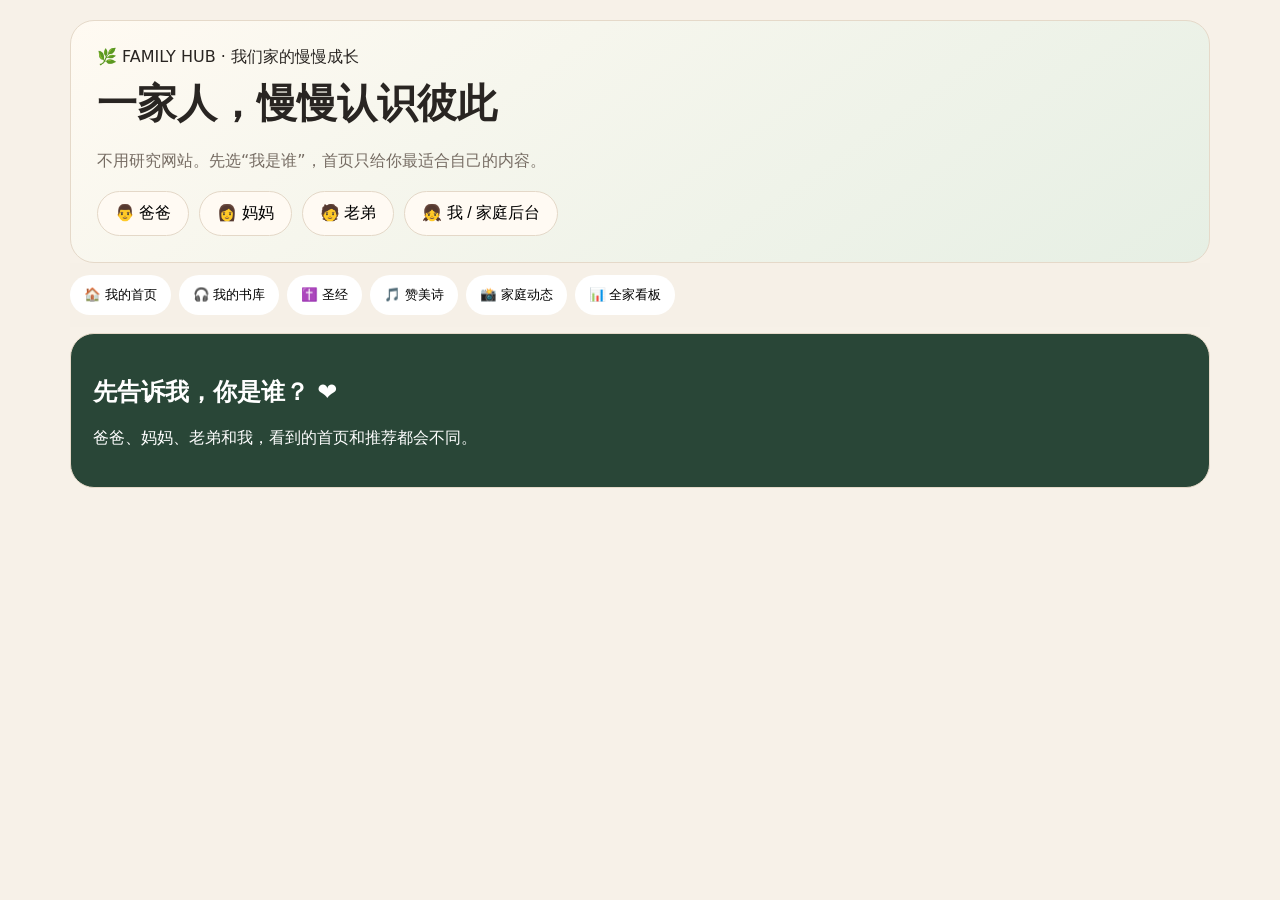
==== commit 797829cd: "Upgrade Family Hub with personalized homes, role libraries, resume memory and richer dashboard" ====
--- a/index.html
+++ b/index.html
@@ -1 +1 @@
-<!doctype html><html lang="zh-CN"><head><meta charset="utf-8"><meta name="viewport" content="width=device-width,initial-scale=1"><meta name="theme-color" content="#f4eee4"><link rel="manifest" href="manifest.webmanifest"><title>我们家的慢慢成长</title><style>*{box-sizing:border-box}body{margin:0;font-family:"PingFang SC","Microsoft YaHei",system-ui,sans-serif;background:#f7f1e8;color:#292522}.app{max-width:1180px;margin:auto;padding:22px}.hero{background:linear-gradient(145deg,#fffaf2,#e6efe4);border:1px solid #e5d9c9;border-radius:28px;padding:28px}.hero h1{font-size:42px;margin:8px 0}.muted{color:#766c63;line-height:1.75}.roles{display:flex;gap:10px;flex-wrap:wrap;margin-top:18px}.role,.pill{border:1px solid #e4d8c8;background:#fffaf3;border-radius:999px;padding:11px 18px;font-size:17px;cursor:pointer}.role.on{background:#31513d;color:#fff}.nav{display:flex;gap:8px;overflow:auto;padding:14px 0;position:sticky;top:0;background:#f7f1e8eF;z-index:5}.nav button{white-space:nowrap;border:0;border-radius:999px;padding:11px 15px;background:#fff;font-size:15px}.section{display:none}.section.on{display:block}.grid{display:grid;grid-template-columns:repeat(3,1fr);gap:16px}.card{background:#fffaf3;border:1px solid #e7dac9;border-radius:22px;padding:20px;box-shadow:0 10px 28px #6b4d2a0b}.card h3{margin:8px 0}.tag{display:inline-block;background:#e4eee3;border-radius:999px;padding:5px 10px;font-size:13px}.btn{border:0;border-radius:13px;padding:12px 16px;background:#31513d;color:white;font-size:16px;cursor:pointer;margin:4px 4px 4px 0}.btn.alt{background:#efe2d1;color:#3c3028}.btn.light{background:white;color:#31513d;border:1px solid #d9cdbc}.resume{background:#294637;color:#fff;border-radius:24px;padding:22px;margin:4px 0 18px}.category{margin:28px 0 12px}.category h2{margin-bottom:5px}.lesson{border-top:1px solid #eadfD2;padding:12px 0}.lesson button{float:right}.bar{height:9px;background:#eee4d8;border-radius:20px;overflow:hidden;margin-top:10px}.bar i{height:100%;display:block;background:#79977e}.player{position:fixed;left:50%;bottom:10px;transform:translateX(-50%);width:min(94%,760px);background:#24392d;color:#fff;border-radius:20px;padding:14px 16px;display:none;z-index:20;box-shadow:0 12px 35px #0004}.player.show{display:block}.player .controls{display:flex;gap:8px;align-items:center;margin-top:9px}.player button{border:0;border-radius:10px;padding:9px 12px}.bookshelf{display:flex;gap:8px;overflow:auto;margin:12px 0}.bookshelf button{white-space:nowrap}.biblebooks{display:grid;grid-template-columns:repeat(6,1fr);gap:8px}.biblebooks button{padding:10px;border:1px solid #e2d6c7;background:white;border-radius:10px}.chapters{display:flex;gap:7px;flex-wrap:wrap;margin:12px 0}.chapters button{width:42px;height:42px;border-radius:10px;border:1px solid #ddd0c0;background:white}.note{background:#edf4eb;border:1px dashed #9db29e;border-radius:18px;padding:14px}.big{font-size:30px;font-weight:700}.musicframe{width:100%;aspect-ratio:16/9;border:0;border-radius:16px}.textarea{width:100%;min-height:110px;border:1px solid #ded2c4;border-radius:14px;padding:12px;font:inherit}@media(max-width:850px){.grid{grid-template-columns:repeat(2,1fr)}.biblebooks{grid-template-columns:repeat(4,1fr)}}@media(max-width:600px){.app{padding:12px}.hero{padding:20px}.hero h1{font-size:31px}.grid{grid-template-columns:1fr}.biblebooks{grid-template-columns:repeat(3,1fr)}.role{flex:1;text-align:center}.nav{margin:0 -12px;padding:10px 12px}}</style></head><body><main class="app"><section class="hero"><div>🌿 我们家的慢慢成长 · FAMILY HUB</div><h1>一家人，慢慢认识彼此</h1><p class="muted">给爸爸妈妈的家庭听书馆，也给我们四个人留一个共同的地方。工作时听、做饭时听、周末慢慢聊。</p><div id="roleBox" class="roles"></div></section><nav class="nav"><button onclick="go('home')">🏠 首页</button><button onclick="go('library')">🎧 家庭书库</button><button onclick="go('couple')">💞 夫妻沟通</button><button onclick="go('parent')">👨‍👩‍👧 亲子沟通</button><button onclick="go('teen')">🧑‍🎓 青春期</button><button onclick="go('money')">💰 理财养老</button><button onclick="go('growth')">🌱 自我成长</button><button onclick="go('bible')">✝️ 圣经</button><button onclick="go('music')">🎵 赞美诗</button><button onclick="go('family')">📸 家庭动态</button><button onclick="go('dash')">📊 全家进度</button></nav><section id="home" class="section on"></section><section id="library" class="section"><div class="category"><h2>🎧 爸妈大学 · 家庭书库</h2><p class="muted">按主题选一本。每本都做成站内音频课，不需要跳到别的网站。点击“连续听”，会自动播放下一节。</p></div><div id="libraryGrid"></div></section><section id="couple" class="section"></section><section id="parent" class="section"></section><section id="teen" class="section"></section><section id="money" class="section"></section><section id="growth" class="section"></section><section id="bible" class="section"><h2>✝️ 66卷圣经 · 站内选择</h2><p class="muted">先在这里选书卷和章节。网页会记住你上次选到哪里。逐章完整经文音频仍在继续接入；目前不再强制跳出网站。</p><div class="card"><div class="bookshelf"><button class="pill" onclick="renderBible('old')">旧约39卷</button><button class="pill" onclick="renderBible('new')">新约27卷</button></div><div id="bibleBooks" class="biblebooks"></div><div id="bibleChapterBox"></div></div></section><section id="music" class="section"><h2>🎵 赞美诗 · 工作时连续听</h2><div class="grid"><div class="card"><span class="tag">上班 / 做饭</span><h3>赞美之泉 · 敬拜歌单</h3><p class="muted">可直接在网页内播放官方 YouTube 内容。</p><iframe class="musicframe" src="https://www.youtube.com/embed/videoseries?list=PLM5lvr9V4UVkYx5g7yqK2A5yI8QhF9y3_" allow="autoplay; encrypted-media" allowfullscreen></iframe></div><div class="card"><span class="tag">安静 / 祷告</span><h3>安静敬拜</h3><p class="muted">如果某个嵌入歌单因地区限制无法播放，可使用官方频道。</p><button class="btn" onclick="window.open('https://www.youtube.com/@StreamofPraise','_blank')">打开赞美之泉官方频道</button></div></div></section><section id="family" class="section"><h2>📸 我们家的最近</h2><div class="card"><textarea id="postInput" class="textarea" placeholder="写一句最近发生的小事……"></textarea><p><button class="btn" onclick="addPost()">发布家庭动态</button></p><div id="postsBox"></div></div></section><section id="dash" class="section"><h2>📊 全家成长看板</h2><p class="muted">当前记录保存在这台设备。云同步下一阶段接入后，爸爸、妈妈、弟弟和你的手机会共享数据。</p><div id="dashboard" class="grid"></div></section></main><div id="playerBox" class="player"><b id="playerTitle">正在播放</b><div id="playerSub" style="opacity:.8;font-size:13px;margin-top:4px"></div><div class="controls"><button onclick="prevLesson()">⏮</button><button onclick="pauseSpeech()">⏸</button><button onclick="resumeSpeech()">▶</button><button onclick="nextLesson()">⏭</button><button onclick="stopSpeech()">■</button><select id="speed" onchange="setSpeed(this.value)"><option value="0.78">0.8×</option><option value="0.9" selected>0.9×</option><option value="1">1.0×</option><option value="1.15">1.15×</option></select></div></div><script>const people={dad:['爸爸','👨'],mom:['妈妈','👩'],bro:['老弟','🧑'],me:['我','👧']};let role=localStorage.familyRole||'dad';let state=JSON.parse(localStorage.familyHubV8||'{"dad":{"min":0,"done":0},"mom":{"min":0,"done":0},"bro":{"min":0,"done":0},"me":{"min":0,"done":0},"posts":[],"resume":{}}');for(const k of Object.keys(people)){if(!state[k])state[k]={min:0,done:0}}if(!state.posts)state.posts=[];if(!state.resume)state.resume={};const catalog=[{cat:'couple',icon:'💞',title:'《非暴力沟通》家庭课',desc:'少指责，多理解；把评价换成观察、感受、需要和请求。',lessons:['为什么越亲的人越容易说重话','先说事实，不急着评价','情绪不是敌人，是提醒','听见自己真正的需要','请求不是命令','怎样听懂伴侣的情绪','争吵时先停下来','不同意见不等于不爱','道歉怎样才有用','旧账为什么越翻越伤','感谢要说具体','建立夫妻每周十分钟','谈钱时不攻击','成为同一队的人']},{cat:'couple',icon:'💗',title:'《幸福的婚姻》家庭课',desc:'把夫妻关系从“搭伙过日子”慢慢变回伙伴关系。',lessons:['婚姻里的友情为什么重要','了解对方现在的生活','回应那些小小的靠近','欣赏不要只放在心里','冲突里哪些话最伤人','可以解决的问题怎么谈','解决不了的差异怎么办','工作太忙也要留一点时间','亲密关系里的边界','父母和夫妻角色别混在一起','家庭决定怎样一起做','一起想象退休生活']},{cat:'couple',icon:'❤️',title:'《爱的五种语言》家庭课',desc:'学习用对方更容易收到的方式表达关心，不把类型当标签。',lessons:['为什么明明爱却感受不到','肯定的话怎么说','高质量陪伴是什么','礼物背后的心意','行动也是表达爱','身体接触与尊重','别急着给对方贴类型','发现伴侣真正重视什么','忙碌夫妻怎么表达爱','冲突以后怎样重新靠近','孩子面前怎样表达尊重','每天一个小行动']},{cat:'parent',icon:'👨‍👩‍👧',title:'《父母的觉醒》家庭课',desc:'少一点控制，多一点觉察；让孩子成为他自己。',lessons:['孩子不是父母的成绩单','焦虑为什么会变成控制','先连接，再纠正','听完孩子的话再给建议','允许孩子和自己不同','少问成绩，多问生活','孩子沉默时怎么办','父母也可以承认不知道','边界不是冷漠','如何修复说重的话','孩子长大后的亲子关系','让家成为愿意回来的地方']},{cat:'parent',icon:'🗣️',title:'《如何说孩子才会听》家庭课',desc:'把“你怎么又……”换成真正能继续对话的表达。',lessons:['孩子为什么一听就烦','先接住情绪','描述问题而不是攻击人','给选择比下命令更有效','别急着讲大道理','赞美努力而不是贴标签','怎样提出清楚的要求','规则和后果怎么说','孩子犯错后怎么复盘','父母说错了也能修复','电话里少盘问多分享','让孩子愿意下次再说']},{cat:'parent',icon:'🌳',title:'《园丁与木匠》家庭课',desc:'父母不是雕刻孩子，而是创造适合成长的环境。',lessons:['木匠式养育是什么','园丁式养育是什么','孩子不是产品','不确定也是成长的一部分','游戏为什么重要','探索比标准答案更重要','保护和放手怎么平衡','父母焦虑从哪里来','允许孩子试错','家庭环境比说教重要','长大后的关系会改变','陪伴成长而不是塑造成型']},{cat:'teen',icon:'🧑‍🎓',title:'《解码青春期》家庭课',desc:'理解青春期男孩的独立、沉默、朋友、手机和未来焦虑。',lessons:['青春期的大脑正在发生什么','为什么越来越需要自己的空间','顶嘴背后可能是什么','别把沉默当成不孝','朋友为什么越来越重要','手机和游戏怎么谈','规则要少而清楚','父亲怎样参与男孩成长','妈妈怎样减少焦虑式追问','犯错也是学习责任的机会','恋爱和性教育怎么开口','怎样谈未来而不是逼未来','冲突以后如何重新连接','从管理孩子走向陪伴成长']},{cat:'teen',icon:'🔑',title:'《青春期关键对话》家庭课',desc:'高情绪、高分歧的时候，先把安全感找回来。',lessons:['为什么一开口就吵','先判断现在适不适合谈','别在情绪最高点解决问题','从好奇代替审问','怎样谈成绩','怎样谈手机','怎样谈朋友','怎样谈作息','怎样谈未来','怎样谈责任','父母意见不一致怎么办','孩子拒绝沟通怎么办','冲突后谁先开口','建立每周一次轻松聊天']},{cat:'money',icon:'🐶',title:'《小狗钱钱》家庭理财课',desc:'用简单方式重新建立储蓄、目标和金钱习惯。',lessons:['钱不是只靠省出来','写下真正想实现的目标','先存再花','给每个目标一个账户','应急钱为什么重要','分清需要和想要','别为面子花钱','债务要怎么看','让钱慢慢为你工作','长期比短期刺激重要','夫妻一起知道家里有多少钱','把退休目标写下来']},{cat:'money',icon:'💰',title:'《金钱心理学》家庭课',desc:'理解人为什么会在钱上冲动、害怕、攀比和后悔。',lessons:['每个人的金钱经验都不同','运气和风险都存在','有钱和看起来有钱不同','复利需要时间','留余地比算得刚刚好重要','够了也是一种能力','别拿别人的生活做标准','储蓄买的是自由','投资先考虑能否睡得着','不要频繁追热点','家庭财务要透明','养老最重要的是选择权']},{cat:'money',icon:'🏡',title:'《安心养老》家庭课',desc:'把养老从担心变成可以一步一步准备的计划。',lessons:['先想退休后想怎么生活','家庭应急金','医疗支出提前想','保险到底解决什么','退休收入来源盘点','住房和生活成本','防诈骗必修课','别把全部养老压在孩子身上','夫妻要互相知道账户','重要文件放在哪里','保持社交和兴趣','每年做一次养老体检']},{cat:'growth',icon:'🌱',title:'《习惯的力量》家庭课',desc:'不用一下改变人生，从一个容易坚持的小习惯开始。',lessons:['为什么意志力总不够','找到习惯的提示','让好习惯更容易开始','环境比决心更重要','一次只改一个','两分钟开始法','不要连续放弃两次','给自己看得见的记录','坏习惯怎样增加阻力','家人怎样互相支持','短视频时间怎么慢慢减','让改变成为生活的一部分']},{cat:'growth',icon:'📖',title:'《如何阅读一本书》家庭课',desc:'文化程度不是障碍，学会带着问题读，比硬啃更重要。',lessons:['读书不是比赛','先看目录再开始','一本书只抓三个问题','不懂的地方可以跳过去','边听边想一个生活例子','怎样做最简单的笔记','听书也可以认真学习','不要迷信所有作者','比较不同观点','读完说给家人听','把一个方法试一周','建立自己的家庭书单']},{cat:'growth',icon:'🌻',title:'《50岁以后继续成长》',desc:'孩子长大以后，父母也值得拥有自己的生活。',lessons:['中年不是学习的终点','别把全部生活放在孩子身上','培养一个自己的爱好','健康是最重要的资产','夫妻关系重新经营','学新工具但不被短视频绑架','保持朋友和教会连接','允许自己休息','学习表达感受','给未来留下期待','记录自己的故事','慢慢成为自己喜欢的大人']}];const catNames={couple:'💞 夫妻之间如何正确沟通',parent:'👨‍👩‍👧 父母和孩子如何沟通',teen:'🧑‍🎓 青春期男孩在想什么',money:'💰 理财、储蓄与养老',growth:'🌱 自我成长'};let current={ci:0,li:0,continuous:false,rate:.9,start:0};function el(id){return document.getElementById(id)}function save(){localStorage.familyHubV8=JSON.stringify(state)}function go(id){document.querySelectorAll('.section').forEach(x=>x.classList.remove('on'));el(id).classList.add('on');window.scrollTo({top:0,behavior:'smooth'})}function renderRoles(){el('roleBox').innerHTML=Object.entries(people).map(([k,v])=>`<button class="role ${role===k?'on':''}" onclick="setRole('${k}')">${v[1]} ${v[0]}</button>`).join('')}function setRole(r){role=r;localStorage.familyRole=r;renderAll();go('home')}function renderHome(){const p=people[role],r=state.resume[role];let msg=role==='bro'?'这里不是监督区。想听什么、看什么，都由你自己决定。':role==='me'?'这里是家庭后台，也可以和大家一样听书。':'今天不用学很多。工作的时候戴上耳机，听一点就好。';el('home').innerHTML=`<div class="resume"><small>${p[1]} ${p[0]}，欢迎回来</small><h2>${msg}</h2>${r?`<p>上次听到：${catalog[r.ci].title} · 第${r.li+1}节</p><button class="btn" onclick="playLesson(${r.ci},${r.li},true)">▶ 继续上次听</button>`:`<button class="btn" onclick="go('library')">▶ 今天听一本</button>`}</div><h2>今天想做什么？</h2><div class="grid"><div class="card"><div class="big">🎧</div><h3>工作的时候听书</h3><p class="muted">夫妻沟通、亲子关系、青春期、理财养老、自我成长。</p><button class="btn" onclick="go('library')">打开家庭书库</button></div><div class="card"><div class="big">✝️</div><h3>听一章圣经</h3><p class="muted">66卷目录留在站内选择，不再先把你带走。</p><button class="btn" onclick="go('bible')">打开圣经</button></div><div class="card"><div class="big">🎵</div><h3>放点赞美诗</h3><p class="muted">上班、做饭、休息的时候听。</p><button class="btn" onclick="go('music')">听赞美诗</button></div><div class="card"><div class="big">📸</div><h3>看看家里</h3><p class="muted">分享一点最近的生活，让周末电话多一点话题。</p><button class="btn" onclick="go('family')">家庭动态</button></div></div><div class="category"><h2>爸妈大学五大板块</h2></div><div class="grid">${Object.entries(catNames).map(([k,n])=>`<div class="card"><h3>${n}</h3><p class="muted">${catalog.filter(x=>x.cat===k).length} 门长课程</p><button class="btn" onclick="go('${k}')">进入板块</button></div>`).join('')}</div>`}function courseCard(c,i){return `<div class="card"><span class="tag">${catNames[c.cat]}</span><div class="big" style="margin-top:10px">${c.icon}</div><h3>${c.title}</h3><p class="muted">${c.desc}</p><p><b>${c.lessons.length} 节 · 可连续收听</b></p><button class="btn" onclick="playLesson(${i},0,true)">🔊 连续听</button><button class="btn alt" onclick="toggleLessons('ls${i}')">📚 章节</button><div id="ls${i}" style="display:none;margin-top:10px">${c.lessons.map((x,j)=>`<div class="lesson">${j+1}. ${x}<button onclick="playLesson(${i},${j},false)">▶</button></div>`).join('')}</div></div>`}function toggleLessons(id){let x=el(id);x.style.display=x.style.display==='none'?'block':'none'}function renderLibraries(){el('libraryGrid').innerHTML=Object.entries(catNames).map(([k,n])=>`<div class="category"><h2>${n}</h2><p class="muted">选择一本开始听。</p></div><div class="grid">${catalog.map((c,i)=>c.cat===k?courseCard(c,i):'').join('')}</div>`).join('');for(const k of Object.keys(catNames)){el(k).innerHTML=`<h2>${catNames[k]}</h2><p class="muted">每一门都可以在本网页内连续听。</p><div class="grid">${catalog.map((c,i)=>c.cat===k?courseCard(c,i):'').join('')}</div>`}}function lessonText(ci,li){const c=catalog[ci],t=c.lessons[li];const intros={couple:'夫妻在一起很多年以后，最容易出现的问题，不一定是不爱了，而是太熟了，说话越来越省略，也越来越容易把疲惫变成语气。',parent:'父母和孩子之间很多冲突，背后其实都有爱，只是爱和焦虑常常混在一起，最后听起来就像催促、比较和控制。',teen:'青春期不是孩子突然变坏，而是他正在练习成为一个独立的人。这个阶段的大脑、情绪、朋友关系和自我意识都在快速变化。',money:'谈钱不是为了变得斤斤计较，而是为了让一家人面对未来时更安心、更有选择。',growth:'成长没有年龄限制。真正有用的改变，不需要一下做很多，而是找到一个今天就能开始的小动作。'};return `欢迎来到我们家的慢慢成长。今天我们听的是${c.title}，第${li+1}节，${t}。${intros[c.cat]}先说一个家里常见的场景。我们有时候很想关心家人，一开口却变成了询问、批评或者给答案。对方本来只是想说一说，听到几句以后就不想继续了。这个时候，不要急着证明自己是对的。可以先问：你愿不愿意多跟我说一点？或者说：我先听，你慢慢讲。很多关系的改变，就是从这一点点停顿开始的。再想一想今天这个主题，${t}。它不是要求我们一下变成完美的父母、伴侣或者家人，而是提醒我们，在下一次相似的事情发生时，多一个选择。我们可以先观察发生了什么，再说自己的感受和担心，然后提出一个具体、可以商量的请求。少用“你总是”“你从来不”“你怎么这么”这样的句子。因为这些话很容易让人马上防御。换成“刚刚发生这件事，我有点担心，我想听听你怎么想”，谈话通常会更容易继续。如果对方现在不想说，也可以给他一点时间。关系不是一次谈话决定的。尤其是家人长期分开生活的时候，我们更需要通过很多次轻松、没有压力的小交流重新熟悉彼此。今天不用记很多。只记住三个动作：第一，先听完。第二，先问感受和想法。第三，再决定要不要给建议。今天试试看：下一次家人说一件事情时，先不要马上教他怎么做。先问一句，“你是想让我听听，还是想让我一起想办法？”这就是今天的一小步。`; }function playLesson(ci,li,continuous){if(!('speechSynthesis'in window)){alert('这个浏览器暂不支持中文朗读，请换 Chrome、Edge 或 Safari。');return}speechSynthesis.cancel();current={ci,li,continuous,rate:current.rate,start:Date.now()};state.resume[role]={ci,li};save();const c=catalog[ci];let u=new SpeechSynthesisUtterance(lessonText(ci,li));u.lang='zh-CN';u.rate=current.rate;u.onend=()=>{let sec=(Date.now()-current.start)/1000;if(sec>20){state[role].min+=(sec/60);state[role].done+=1;save();renderDash()}if(current.continuous&&li+1<c.lessons.length)setTimeout(()=>playLesson(ci,li+1,true),450)};u.onerror=()=>{};speechSynthesis.speak(u);el('playerTitle').textContent=c.title;el('playerSub').textContent=`第 ${li+1}/${c.lessons.length} 节 · ${c.lessons[li]}${continuous?' · 连续播放':''}`;el('playerBox').classList.add('show')}function pauseSpeech(){speechSynthesis.pause()}function resumeSpeech(){speechSynthesis.resume()}function stopSpeech(){current.continuous=false;speechSynthesis.cancel();el('playerBox').classList.remove('show')}function nextLesson(){let c=catalog[current.ci];if(current.li+1<c.lessons.length)playLesson(current.ci,current.li+1,current.continuous)}function prevLesson(){if(current.li>0)playLesson(current.ci,current.li-1,current.continuous)}function setSpeed(v){current.rate=Number(v);if(speechSynthesis.speaking)playLesson(current.ci,current.li,current.continuous)}function addPost(){let v=el('postInput').value.trim();if(!v)return;state.posts.unshift({r:role,t:v,d:new Date().toLocaleString('zh-CN')});el('postInput').value='';save();renderPosts()}function safe(s){return s.replace(/[<>&]/g,'')}function renderPosts(){el('postsBox').innerHTML=state.posts.map(x=>`<div class="lesson"><b>${people[x.r][1]} ${people[x.r][0]}</b> · <small>${x.d}</small><div>${safe(x.t)}</div></div>`).join('')||'<p class="muted">还没有动态，写下第一条吧。</p>'}function renderDash(){el('dashboard').innerHTML=Object.entries(people).map(([k,v])=>{let d=state[k];let done=Math.round(d.done||0),min=Math.round(d.min||0);return `<div class="card"><h3>${v[1]} ${v[0]}</h3><div class="big">${min} 分钟</div><p>完成 ${done} 节</p><div class="bar"><i style="width:${Math.min(100,done*2)}%"></i></div></div>`}).join('')}const oldBooks=[['创世记',50],['出埃及记',40],['利未记',27],['民数记',36],['申命记',34],['约书亚记',24],['士师记',21],['路得记',4],['撒母耳记上',31],['撒母耳记下',24],['列王纪上',22],['列王纪下',25],['历代志上',29],['历代志下',36],['以斯拉记',10],['尼希米记',13],['以斯帖记',10],['约伯记',42],['诗篇',150],['箴言',31],['传道书',12],['雅歌',8],['以赛亚书',66],['耶利米书',52],['耶利米哀歌',5],['以西结书',48],['但以理书',12],['何西阿书',14],['约珥书',3],['阿摩司书',9],['俄巴底亚书',1],['约拿书',4],['弥迦书',7],['那鸿书',3],['哈巴谷书',3],['西番雅书',3],['哈该书',2],['撒迦利亚书',14],['玛拉基书',4]];const newBooks=[['马太福音',28],['马可福音',16],['路加福音',24],['约翰福音',21],['使徒行传',28],['罗马书',16],['哥林多前书',16],['哥林多后书',13],['加拉太书',6],['以弗所书',6],['腓立比书',4],['歌罗西书',4],['帖撒罗尼迦前书',5],['帖撒罗尼迦后书',3],['提摩太前书',6],['提摩太后书',4],['提多书',3],['腓利门书',1],['希伯来书',13],['雅各书',5],['彼得前书',5],['彼得后书',3],['约翰一书',5],['约翰二书',1],['约翰三书',1],['犹大书',1],['启示录',22]];function renderBible(part='old'){let arr=part==='old'?oldBooks:newBooks;el('bibleBooks').innerHTML=arr.map((b,i)=>`<button onclick="selectBible('${part}',${i})">${b[0]}</button>`).join('');el('bibleChapterBox').innerHTML='<p class="muted">选择一个书卷，再选择章节。</p>'}function selectBible(part,i){let b=(part==='old'?oldBooks:newBooks)[i];el('bibleChapterBox').innerHTML=`<h3>${b[0]}</h3><div class="chapters">${Array.from({length:b[1]},(_,j)=>`<button onclick="bibleChapter('${b[0]}',${j+1})">${j+1}</button>`).join('')}</div>`}function bibleChapter(book,ch){localStorage.lastBible=JSON.stringify({book,ch});el('bibleChapterBox').innerHTML=`<h3>${book} 第${ch}章</h3><div class="note"><b>章节已经选好。</b><p>完整公开领域和合本经文正在接入站内阅读/音频源。这个版本先保留在网站内部，不再自动跳到外部网页。</p><button class="btn" onclick="speakBibleIntro('${book}',${ch})">🔊 听章节导读</button></div>`}function speakBibleIntro(book,ch){speechSynthesis.cancel();let u=new SpeechSynthesisUtterance(`现在准备阅读${book}第${ch}章。安静下来，慢慢听，也可以想一想今天这段经文给我们的提醒。完整经文音频正在接入。`);u.lang='zh-CN';u.rate=.85;speechSynthesis.speak(u)}function renderAll(){renderRoles();renderHome();renderLibraries();renderPosts();renderDash();renderBible('old')}renderAll();if('serviceWorker'in navigator)navigator.serviceWorker.register('./sw.js').catch(()=>{});</script></body></html>+<!doctype html><html lang="zh-CN"><head><meta charset="utf-8"><meta name="viewport" content="width=device-width,initial-scale=1"><meta name="theme-color" content="#f4eee4"><link rel="manifest" href="manifest.webmanifest"><title>我们家的慢慢成长</title><style>*{box-sizing:border-box}body{margin:0;font-family:"PingFang SC","Microsoft YaHei",system-ui,sans-serif;background:#f7f1e8;color:#292522}.app{max-width:1180px;margin:auto;padding:20px}.hero,.card,.resume{border:1px solid #e5d9c9;border-radius:24px}.hero{background:linear-gradient(145deg,#fffaf2,#e6efe4);padding:26px}.hero h1{font-size:40px;margin:8px 0}.muted{color:#766c63;line-height:1.75}.roles{display:flex;gap:10px;flex-wrap:wrap;margin-top:16px}.role,.pill{border:1px solid #e4d8c8;background:#fffaf3;border-radius:999px;padding:11px 17px;font-size:16px;cursor:pointer}.role.on{background:#31513d;color:white}.nav{display:flex;gap:8px;overflow:auto;padding:12px 0;position:sticky;top:0;background:#f7f1e8ee;z-index:5}.nav button{white-space:nowrap;border:0;border-radius:999px;padding:11px 14px;background:white}.section{display:none}.section.on{display:block}.grid{display:grid;grid-template-columns:repeat(3,1fr);gap:15px}.card{background:#fffaf3;padding:19px;box-shadow:0 8px 24px #6b4d2a0b}.card h3{margin:8px 0}.tag{display:inline-block;background:#e4eee3;border-radius:999px;padding:5px 10px;font-size:12px}.btn{border:0;border-radius:13px;padding:11px 15px;background:#31513d;color:white;font-size:15px;cursor:pointer;margin:4px 4px 4px 0}.btn.alt{background:#efe2d1;color:#3c3028}.resume{background:#294637;color:white;padding:22px;margin:6px 0 18px}.lesson{border-top:1px solid #eadfd2;padding:11px 0}.bar{height:9px;background:#eee4d8;border-radius:20px;overflow:hidden;margin-top:8px}.bar i{height:100%;display:block;background:#79977e}.player{position:fixed;left:50%;bottom:10px;transform:translateX(-50%);width:min(94%,780px);background:#24392d;color:white;border-radius:20px;padding:14px 16px;display:none;z-index:20}.player.show{display:block}.controls{display:flex;gap:7px;align-items:center;flex-wrap:wrap;margin-top:8px}.controls button{border:0;border-radius:9px;padding:8px 11px}.books{display:grid;grid-template-columns:repeat(6,1fr);gap:7px}.books button,.chapters button{border:1px solid #ddd0c0;background:white;border-radius:10px;padding:9px}.chapters{display:flex;gap:6px;flex-wrap:wrap;margin-top:12px}.upload{border:2px dashed #d6c8b8;border-radius:16px;padding:14px;margin:12px 0}.media{max-width:100%;max-height:360px;border-radius:14px;margin-top:8px}.stat{font-size:28px;font-weight:700}.warn{background:#fff4dd;border-radius:16px;padding:13px}.musicframe{width:100%;aspect-ratio:16/9;border:0;border-radius:15px}@media(max-width:850px){.grid{grid-template-columns:repeat(2,1fr)}.books{grid-template-columns:repeat(4,1fr)}}@media(max-width:600px){.app{padding:11px}.hero{padding:18px}.hero h1{font-size:30px}.grid{grid-template-columns:1fr}.books{grid-template-columns:repeat(3,1fr)}.role{flex:1;text-align:center}.nav{margin:0 -11px;padding:9px 11px}}</style></head><body><main class="app"><section class="hero"><div>🌿 FAMILY HUB · 我们家的慢慢成长</div><h1>一家人，慢慢认识彼此</h1><p class="muted">不用研究网站。先选“我是谁”，首页只给你最适合自己的内容。</p><div id="roleBox" class="roles"></div></section><nav class="nav"><button onclick="go('home')">🏠 我的首页</button><button onclick="go('library')">🎧 我的书库</button><button onclick="go('bible')">✝️ 圣经</button><button onclick="go('music')">🎵 赞美诗</button><button onclick="go('family')">📸 家庭动态</button><button onclick="go('dash')">📊 全家看板</button></nav><section id="home" class="section on"></section><section id="library" class="section"><h2 id="libTitle">🎧 我的书库</h2><p class="muted">这里不是考试。挑一个想听的主题，听到哪里网页就记到哪里。</p><div id="libraryGrid" class="grid"></div></section><section id="bible" class="section"><h2>✝️ 66卷圣经 · 直接听</h2><p class="muted">选择书卷和章节后，网页直接用中文语音朗读经文，不需要爸妈再研究另一个网站。经文采用公开领域《新标点和合本》来源。</p><div class="card"><div id="bibleBooks" class="books"></div><div id="bibleChapterBox"></div><div id="bibleText" class="muted"></div></div></section><section id="music" class="section"><h2>🎵 放点音乐</h2><div class="grid"><div class="card"><span class="tag">🙏 安静赞美</span><h3>安静敬拜</h3><iframe class="musicframe" src="https://www.youtube.com/embed?listType=search&list=%E8%B5%9E%E7%BE%8E%E4%B9%8B%E6%B3%89%20%E5%AE%89%E9%9D%99%E6%95%AC%E6%8B%9C" allow="autoplay;encrypted-media" allowfullscreen></iframe></div><div class="card"><span class="tag">🌅 上班听</span><h3>中文赞美连续听</h3><iframe class="musicframe" src="https://www.youtube.com/embed?listType=search&list=%E8%B5%9E%E7%BE%8E%E4%B9%8B%E6%B3%89%20%E8%BF%9E%E7%BB%AD%E6%92%AD%E6%94%BE" allow="autoplay;encrypted-media" allowfullscreen></iframe></div><div class="card"><span class="tag">❤️ 感恩</span><h3>感恩与祷告</h3><iframe class="musicframe" src="https://www.youtube.com/embed?listType=search&list=%E4%B8%AD%E6%96%87%E8%B5%9E%E7%BE%8E%E8%AF%97%20%E6%84%9F%E6%81%A9%20%E7%A5%B7%E5%91%8A" allow="autoplay;encrypted-media" allowfullscreen></iframe></div></div></section><section id="family" class="section"><h2>📸 我们家的最近</h2><p class="muted">四个人都可以发文字、照片或短视频。当前版本会保存在上传者自己的设备；真正跨手机共享媒体需要下一步接云端存储。</p><div class="card"><textarea id="postInput" style="width:100%;min-height:90px;border:1px solid #ddd0c0;border-radius:13px;padding:11px" placeholder="写一句最近发生的小事……"></textarea><div class="upload"><b>📷 添加照片 / 🎬 短视频</b><br><input id="mediaInput" type="file" accept="image/*,video/*"></div><button class="btn" onclick="addPost()">发布动态</button><div id="postsBox"></div></div></section><section id="dash" class="section"><h2>📊 全家成长看板</h2><p class="muted">记录听过什么、听了多少节、最近听到哪里。当前数据保存在各自设备；跨设备共享进度需要接入云数据库。</p><div id="dashboard" class="grid"></div><div class="card" style="margin-top:16px"><h3>🧠 帮我记住</h3><div id="memoryBox"></div></div></section></main><div id="playerBox" class="player"><b id="playerTitle">正在播放</b><div id="playerSub" style="opacity:.8;font-size:13px;margin-top:4px"></div><div class="controls"><button onclick="prevLesson()">⏮ 上一节</button><button onclick="pauseSpeech()">⏸</button><button onclick="resumeSpeech()">▶</button><button onclick="nextLesson()">下一节 ⏭</button><button onclick="stopSpeech()">■</button><select id="speed" onchange="rate=+this.value"><option value="0.78">0.8×</option><option value="0.9" selected>0.9×</option><option value="1">1.0×</option><option value="1.15">1.15×</option></select></div></div><script>const people={dad:['爸爸','👨'],mom:['妈妈','👩'],bro:['老弟','🧑'],me:['我 / 家庭后台','👧']};let role=localStorage.familyRole||'';let state=JSON.parse(localStorage.familyHubV9||'{}');for(const k of Object.keys(people)){if(!state[k])state[k]={min:0,done:0,history:[],resume:null,bible:{book:'约翰福音',ch:1}}}if(!state.posts)state.posts=[];let rate=.9,current=null;const L={dad:[['💞','怎么和妻子好好说话','少指责、多理解，让夫妻重新成为队友。',['为什么越亲越容易说重话','先听完再回答','把评价换成事实','情绪上来先暂停','怎样表达自己的需要','道歉不是认输','钱的问题怎么谈','忙也要给回应','感谢要说具体','旧账为什么伤人','夫妻每周十分钟','做妻子的可靠队友']],['👨‍👩‍👧','做一个好爸爸','从管理孩子，慢慢走向理解、陪伴和担当。',['爸爸的存在为什么重要','少问成绩多问生活','孩子沉默时怎么办','规则要少而清楚','父亲怎样陪青春期男孩','女儿长大后怎样保持连接','不把工作压力带回家','说错话后怎样修复','担当不是控制','给孩子安全感','夫妻关系也是孩子的课堂','成为孩子愿意联系的爸爸']],['🚭','少一点烟酒，多一点健康','用听得懂的方式认识烟酒对心肺、睡眠和家庭的影响。',['吸烟对身体到底做了什么','二手烟为什么也重要','酒精和肝脏','酒精与睡眠质量','烟酒和血压心血管','为什么戒烟很难','先减少触发场景','饭局怎样少喝一点','想抽烟时的替代动作','家人怎样支持不唠叨','一次没做到不等于失败','给未来十年的身体留余地']],['💰','安心养老与家庭理财','少折腾、先安全，把退休生活安排明白。',['钱去了哪里','应急金','储蓄顺序','看不懂的不投','保险解决什么','夫妻财务透明','给孩子钱的边界','退休需要多少钱','医疗照护准备','防诈骗','简单投资','退休生活也要规划']]],mom:[['💞','怎么和丈夫好好沟通','不憋着，也不靠吵；把想说的话说到对方听得进去。',['为什么一开口就变争论','先说感受再说要求','少用你总是和你从不','丈夫沉默时怎么办','怎样谈钱','怎样谈孩子','需要帮助要说具体','吵完怎样修复','欣赏不要只放心里','边界不是冷漠','夫妻不是谁管谁','一起变老也要经营']],['👩‍👧','做妈妈，也做自己','爱孩子，但不把全部人生都压在孩子身上。',['妈妈的焦虑从哪里来','孩子不是成绩单','少控制多连接','成年孩子需要什么','孩子不回消息时','别替孩子过人生','允许自己休息','培养自己的兴趣','夫妻关系重新经营','朋友和教会连接','身体也是自己的责任','成为自己喜欢的大人']],['🍲','家常饮食与健康生活','不是偏方库，而是安全、简单、能长期坚持的饮食与生活习惯。',['一日三餐怎么搭配','煲汤不是越补越好','少盐怎么做得有味道','蛋白质从哪里来','蔬菜怎样吃得够','主食怎么选','喝水与含糖饮料','买菜看什么','冰箱食物安全','睡眠比补品更重要','散步和力量活动','体检异常先问医生']],['🌿','50岁以后继续成长','身体、关系、兴趣和自己的生活，都值得继续经营。',['中年也能重新学习','别把全部生活放孩子身上','培养爱好','健康是资产','经营夫妻关系','学新工具','保持社交','允许休息','表达感受','给未来期待','记录故事','慢慢成为喜欢的大人']]],bro:[['🗣️','怎么和父母正确沟通','不是一味听话，也不是一吵就关门。',['为什么父母总爱问','先让他们知道你听见了','不同意也能好好说','怎么提出自己的边界','被误解时别急着炸','怎样谈成绩','怎样谈手机游戏','怎样谈朋友','想要自由也要承担责任','吵架后怎么开口','让父母看到你的计划','从被管理走向被信任']],['🎮','学习和玩怎么平衡','不是戒掉游戏，而是让娱乐不偷走自己的选择权。',['为什么一玩就停不下来','先完成最小学习量','给娱乐一个开始和结束','手机放在哪里最有效','番茄钟怎么用','考试周怎么调整','睡眠不是浪费时间','拖延时先做五分钟','奖励不要变成放纵','和朋友一起学习','复盘而不是骂自己','建立自己的节奏']],['🌱','青春期：慢慢长成自己','身体、情绪、朋友、独立感都在变化，这很正常。',['青春期大脑在发生什么','为什么情绪起伏大','越来越想有自己的空间','朋友为什么重要','怎么面对同伴压力','被批评时怎么办','自尊和自信','失败不是定型','运动与睡眠','网络世界和现实生活','学会求助','你正在长成自己的样子']],['❤️','面对青春萌动和喜欢的人','喜欢一个人不丢脸，重点是尊重、边界和保护自己。',['喜欢一个人是什么感觉','好感不等于必须恋爱','尊重对方的边界','被拒绝怎么办','别用控制证明喜欢','聊天和网络边界','身体界限与同意','别让恋爱吞掉学习朋友','嫉妒怎么处理','失恋为什么会难受','什么时候该找可信任的大人','成为值得喜欢的自己']],['🌍','把人生变丰富','成绩之外，也去发现能力、兴趣、朋友和世界。',['找到真正好奇的事','阅读怎么不无聊','运动培养韧性','学一个能展示的技能','做小项目','志愿服务','认识不同的人','少刷一点多创造一点','学会管理零花钱','旅行和观察','记录成长','给18岁的自己一封信']]],me:[['🤖','20几岁女生的 AI 学习路线','把AI变成工作能力，而不是只会聊天。',['AI到底能帮工作什么','提示词的核心不是模板','用AI做研究','用AI学Excel SQL Python','建立自己的知识库','AI辅助数据分析','验证AI答案','自动化重复工作','做一个小作品集','隐私与公司数据边界','跟踪行业变化','形成自己的AI工作流']],['🎯','专注力与高效学习','适合工作空档和下班后的低摩擦学习系统。',['为什么注意力总被抢走','一次只定一个目标','25分钟启动法','手机环境设计','主动回忆','间隔复习','做题比重读有效','建立最低标准','精力差时学什么','工作空档怎么利用','每周复盘','长期坚持靠系统']],['💼','职场成长：从执行到分析','把运营经验转成更可迁移的职业能力。',['从做事到看指标','怎样发现流程问题','汇报先说结论','Excel用于运营','SQL回答业务问题','Python自动化','KPI不是数字墙','怎样提出改进方案','跨部门沟通','管理冲突','建立作品集','准备下一份工作']],['🗣️','情商、表达与自信','不是变得圆滑，而是更清楚、更稳定地表达自己。',['说话前先抓重点','怎样不越解释越乱','拒绝别人不内疚','会议里怎么开口','表达不同意见','被质疑时保持稳定','倾听也是能力','如何给反馈','如何接受反馈','减少讨好','自信来自证据','建立自己的职业声音']],['🌙','减少内耗与情绪困扰','把反复想、反复责怪自己，慢慢换成可行动的问题。',['内耗是什么','事实和想象分开','停止反复复盘尴尬','允许事情不完美','控制能控制的','写下下一步','社交媒体比较','给情绪命名','压力大时先照顾身体','建立下班仪式','什么时候需要找人聊','把注意力带回生活']],['🌸','20几岁：丰富自己的人生','工作之外，也建立身体、关系、兴趣和自己的世界。',['不要只用职位定义自己','建立健康底盘','学会独处','经营真正的朋友','培养长期爱好','阅读和输入','旅行与体验','金钱边界','亲密关系边界','个人形象与表达','记录成长','设计下一年的自己']]]};const bible=[['创世记',50],['出埃及记',40],['利未记',27],['民数记',36],['申命记',34],['约书亚记',24],['士师记',21],['路得记',4],['撒母耳记上',31],['撒母耳记下',24],['列王纪上',22],['列王纪下',25],['历代志上',29],['历代志下',36],['以斯拉记',10],['尼希米记',13],['以斯帖记',10],['约伯记',42],['诗篇',150],['箴言',31],['传道书',12],['雅歌',8],['以赛亚书',66],['耶利米书',52],['耶利米哀歌',5],['以西结书',48],['但以理书',12],['何西阿书',14],['约珥书',3],['阿摩司书',9],['俄巴底亚书',1],['约拿书',4],['弥迦书',7],['那鸿书',3],['哈巴谷书',3],['西番雅书',3],['哈该书',2],['撒迦利亚书',14],['玛拉基书',4],['马太福音',28],['马可福音',16],['路加福音',24],['约翰福音',21],['使徒行传',28],['罗马书',16],['哥林多前书',16],['哥林多后书',13],['加拉太书',6],['以弗所书',6],['腓立比书',4],['歌罗西书',4],['帖撒罗尼迦前书',5],['帖撒罗尼迦后书',3],['提摩太前书',6],['提摩太后书',4],['提多书',3],['腓利门书',1],['希伯来书',13],['雅各书',5],['彼得前书',5],['彼得后书',3],['约翰一书',5],['约翰二书',1],['约翰三书',1],['犹大书',1],['启示录',22]];const eng=['GEN','EXO','LEV','NUM','DEU','JOS','JDG','RUT','1SA','2SA','1KI','2KI','1CH','2CH','EZR','NEH','EST','JOB','PSA','PRO','ECC','SNG','ISA','JER','LAM','EZK','DAN','HOS','JOL','AMO','OBA','JON','MIC','NAM','HAB','ZEP','HAG','ZEC','MAL','MAT','MRK','LUK','JHN','ACT','ROM','1CO','2CO','GAL','EPH','PHP','COL','1TH','2TH','1TI','2TI','TIT','PHM','HEB','JAS','1PE','2PE','1JN','2JN','3JN','JUD','REV'];function save(){localStorage.familyHubV9=JSON.stringify(state)}function roles(){roleBox.innerHTML=Object.entries(people).map(([k,v])=>`<button class="role ${role===k?'on':''}" onclick="choose('${k}')">${v[1]} ${v[0]}</button>`).join('')}function choose(k){role=k;localStorage.familyRole=k;save();render();go('home')}function go(id){document.querySelectorAll('.section').forEach(x=>x.classList.remove('on'));document.getElementById(id).classList.add('on');if(id==='library')renderLibrary();if(id==='dash')renderDash();scrollTo({top:0,behavior:'smooth'})}function renderHome(){if(!role){home.innerHTML='<div class="resume"><h2>先告诉我，你是谁？ ❤️</h2><p>爸爸、妈妈、老弟和我，看到的首页和推荐都会不同。</p></div>';return}let p=people[role],r=state[role].resume,items=L[role];let continueBox=r?`<div class="resume"><small>🎧 继续上次听的</small><h2>${r.title} · 第${r.li+1}节</h2><p>${r.lesson}</p><button class="btn" onclick="play(${r.ci},${r.li})">▶ 继续播放</button></div>`:`<div class="resume"><small>${p[1]} ${p[0]}，今天辛苦啦 ❤️</small><h2>今天想听点什么？</h2><button class="btn" onclick="go('library')">🎧 选一个开始听</button></div>`;let quick=items.slice(0,3).map((x,i)=>`<div class="card"><span class="tag">${x[0]} 为你推荐</span><h3>${x[1]}</h3><p class="muted">${x[2]}</p><button class="btn" onclick="play(${i},0)">▶ 开始听</button></div>`).join('');home.innerHTML=`<h2>${p[1]} ${p[0]}的首页</h2>${continueBox}<h2>🎧 工作 / 空闲的时候听</h2><div class="grid">${quick}</div><h2>🎵 放点音乐</h2><div class="card"><button class="pill" onclick="go('music')">🙏 安静赞美</button> <button class="pill" onclick="go('music')">🌅 上班听</button> <button class="pill" onclick="go('music')">❤️ 感恩</button></div><h2>✝️ 今天听一章圣经</h2><div class="card"><b>接着上次的《${state[role].bible.book}》第 ${state[role].bible.ch} 章</b><p><button class="btn" onclick="openBible('${state[role].bible.book}',${state[role].bible.ch});go('bible')">▶ 直接播放</button></p></div><h2>📸 看看家里</h2><div class="card"><button class="pill" onclick="go('family')">👧 女儿最近</button> <button class="pill" onclick="go('family')">🧑 儿子最近</button> <button class="pill" onclick="go('family')">👨👩 爸妈最近</button></div>`}function renderLibrary(){if(!role)return;libTitle.textContent=`🎧 ${people[role][1]} ${people[role][0]}的专属书库`;libraryGrid.innerHTML=L[role].map((c,i)=>`<div class="card"><span class="tag">${c[0]} ${c[3].length}节</span><h3>${c[1]}</h3><p class="muted">${c[2]}</p><button class="btn" onclick="play(${i},0)">▶ 从头听</button>${state[role].resume&&state[role].resume.ci===i?`<button class="btn alt" onclick="play(${i},${state[role].resume.li})">继续第${state[role].resume.li+1}节</button>`:''}<details><summary>查看全部章节</summary>${c[3].map((x,j)=>`<div class="lesson">${j+1}. ${x} <button onclick="play(${i},${j})">▶</button></div>`).join('')}</details></div>`).join('')}function script(c,l){let title=c[3][l];let roleLine=role==='bro'?'你不需要一下子变成一个完美的大人。青春期本来就是练习独立、选择和承担责任的阶段。':role==='me'?'这一节不追求听完就改变人生，而是帮你把一个模糊的问题变成今天能做的一小步。':role==='dad'?'很多家庭里的改变，不需要先讲大道理，而是从一个更温和、更稳定的小动作开始。':'照顾家庭很重要，但也别忘了照顾自己的身体、情绪和生活。';return `欢迎回来。今天我们聊的是：${title}。${roleLine} 先想一想，这件事最近有没有在你的生活里出现过。我们常常不是不知道道理，而是在忙、累、着急的时候，又回到了最熟悉的反应。今天只练习一个方法：先停一下，分清楚事实、感受和自己真正想要的结果。然后把下一步缩小，小到今天就能试。不要追求一次做对，家庭关系、学习能力和个人成长，本来就是一点一点练出来的。你可以问自己三个问题：现在真正发生了什么？我希望事情最后变成什么样？我下一句话、下一个动作，怎样更接近那个结果？如果涉及家人，先听完再回应；如果涉及学习，先做五分钟再决定要不要继续；如果涉及情绪，先让身体慢下来，再处理问题。今天试试看：围绕“${title}”，只做一个比昨天好一点点的选择。`}function play(ci,li){if(!role)return;let c=L[role][ci];speechSynthesis.cancel();current={ci,li};state[role].resume={ci,li,title:c[1],lesson:c[3][li]};save();let u=new SpeechSynthesisUtterance(script(c,li));u.lang='zh-CN';u.rate=rate;let start=Date.now();u.onend=()=>{let d=state[role];d.min+=Math.max(1,Math.round((Date.now()-start)/60000));d.done++;let key=c[1]+' · '+c[3][li];if(!d.history.includes(key))d.history.unshift(key);d.history=d.history.slice(0,30);if(li+1<c[3].length){d.resume={ci,li:li+1,title:c[1],lesson:c[3][li+1]};save();setTimeout(()=>play(ci,li+1),500)}else{save();renderHome()}};speechSynthesis.speak(u);playerTitle.textContent=c[1];playerSub.textContent=`第 ${li+1}/${c[3].length} 节 · ${c[3][li]}`;playerBox.classList.add('show')}function prevLesson(){if(current&&current.li>0)play(current.ci,current.li-1)}function nextLesson(){if(current){let c=L[role][current.ci];if(current.li+1<c[3].length)play(current.ci,current.li+1)}}function pauseSpeech(){speechSynthesis.pause()}function resumeSpeech(){speechSynthesis.resume()}function stopSpeech(){speechSynthesis.cancel();playerBox.classList.remove('show')}function renderBible(){bibleBooks.innerHTML=bible.map((b,i)=>`<button onclick="showCh(${i})">${b[0]}</button>`).join('')}function showCh(i){bibleChapterBox.innerHTML=`<h3>${bible[i][0]}</h3><div class="chapters">${Array.from({length:bible[i][1]},(_,j)=>`<button onclick="openBible('${bible[i][0]}',${j+1})">${j+1}</button>`).join('')}</div>`}async function openBible(book,ch){if(!role)return;let i=bible.findIndex(x=>x[0]===book);state[role].bible={book,ch};save();bibleText.innerHTML=`<div class="warn">正在载入《${book}》第${ch}章……</div>`;let url=`https://ebible.org/cmn-cu89s/${eng[i]}${String(ch).padStart(2,'0')}.htm`;try{let r=await fetch(url);let html=await r.text();let doc=new DOMParser().parseFromString(html,'text/html');let text=(doc.querySelector('.main')||doc.body).innerText.replace(/\s+/g,' ').trim();if(text.length<30)throw 0;bibleText.innerHTML=`<h3>${book} 第${ch}章</h3><p>${text.replace(/[<>&]/g,'')}</p><button class="btn" onclick="speakBible()">▶ 播放本章</button>`;window.bibleSpeakText=`${book}第${ch}章。${text}`;speakBible()}catch(e){bibleText.innerHTML=`<div class="warn">这个浏览器阻止了跨站读取经文。章节位置已经记住。完整经文文件下一版会直接放进本站，从而彻底取消这个限制。</div>`}}function speakBible(){if(!window.bibleSpeakText)return;speechSynthesis.cancel();let u=new SpeechSynthesisUtterance(window.bibleSpeakText);u.lang='zh-CN';u.rate=rate;speechSynthesis.speak(u);playerTitle.textContent='✝️ 圣经';playerSub.textContent=state[role].bible.book+' 第'+state[role].bible.ch+'章';playerBox.classList.add('show')}function addPost(){if(!role)return;let text=postInput.value.trim(),f=mediaInput.files[0];if(!text&&!f)return;if(f&&f.size>2500000){alert('当前本地版请先上传小于2.5MB的照片/短视频；接入云端后会提高容量。');return}let finish=media=>{state.posts.unshift({r:role,text,date:new Date().toLocaleString('zh-CN'),media,type:f?f.type:''});state.posts=state.posts.slice(0,20);try{save()}catch(e){state.posts[0].media='';save();alert('设备储存空间不足，文字已发布，但媒体需要等云端存储接入。')}postInput.value='';mediaInput.value='';renderPosts()};if(f){let rd=new FileReader();rd.onload=()=>finish(rd.result);rd.readAsDataURL(f)}else finish('')}function renderPosts(){postsBox.innerHTML=state.posts.map(p=>`<div class="lesson"><b>${people[p.r][1]} ${people[p.r][0]}</b> · <small>${p.date}</small><p>${(p.text||'').replace(/[<>&]/g,'')}</p>${p.media?(p.type.startsWith('video')?`<video class="media" controls src="${p.media}"></video>`:`<img class="media" src="${p.media}">`):''}</div>`).join('')||'<p class="muted">还没有动态，谁来发第一条？</p>'}function renderDash(){dashboard.innerHTML=Object.entries(people).map(([k,v])=>{let d=state[k],r=d.resume;return `<div class="card"><h3>${v[1]} ${v[0]}</h3><div class="stat">${d.min} 分钟</div><p>累计听完 ${d.done} 节 · 已记录 ${d.history.length} 个内容</p><div class="bar"><i style="width:${Math.min(100,d.done*2)}%"></i></div><p class="muted">${r?'最近：'+r.title+' · 第'+(r.li+1)+'节':'还没有开始听'}</p></div>`}).join('');let d=role?state[role]:null;memoryBox.innerHTML=d&&d.history.length?d.history.slice(0,10).map((x,i)=>`<div class="lesson">${i+1}. ${x}</div>`).join(''):'<p class="muted">听过的章节会自动出现在这里，忘记了就回来看看。</p>'}function render(){roles();renderHome();renderLibrary();renderBible();renderPosts();renderDash()}render();if('serviceWorker'in navigator)navigator.serviceWorker.register('./sw.js');</script></body></html>
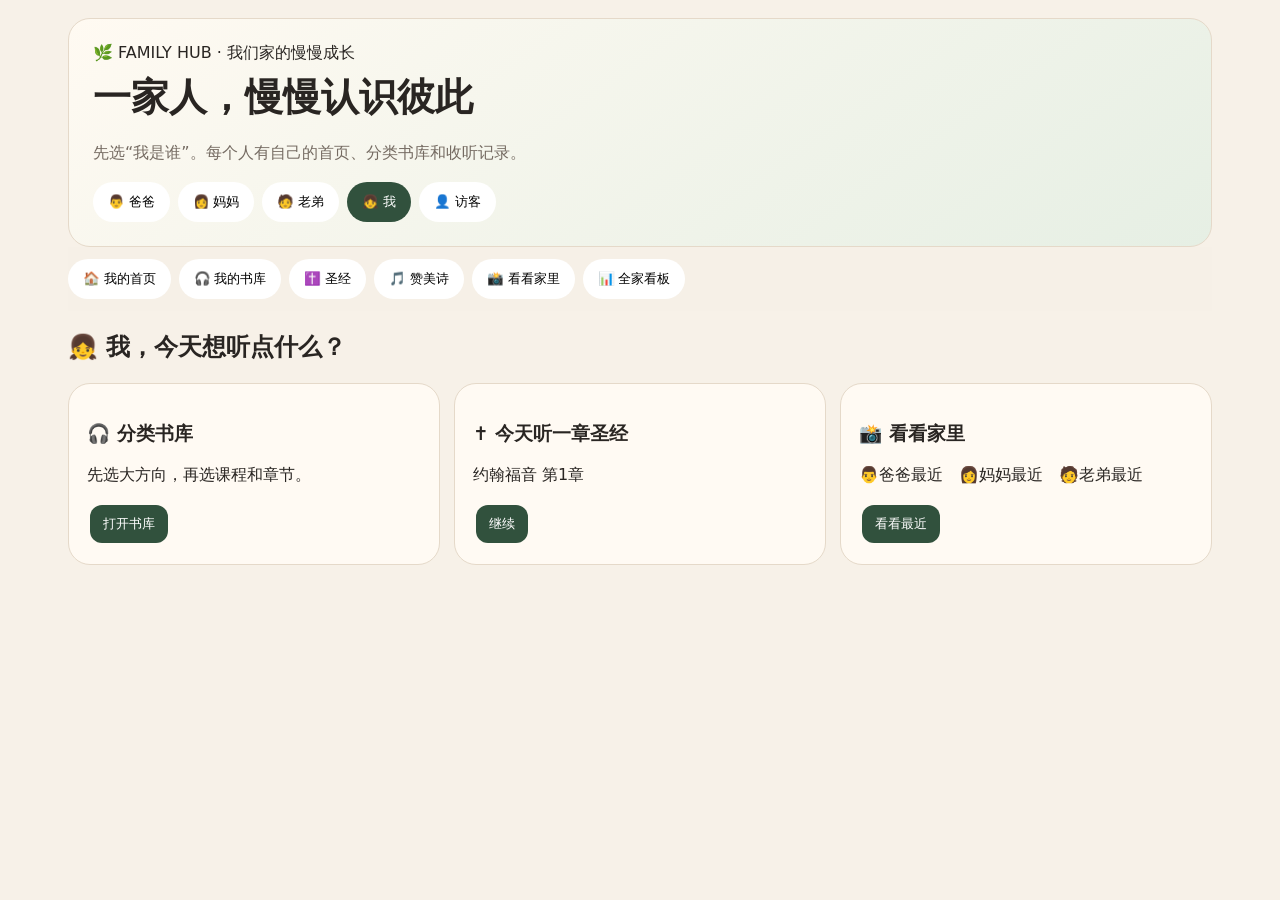
==== commit 393d046a: "Reorganize family libraries by identity and category" ====
--- a/index.html
+++ b/index.html
@@ -1 +1 @@
-<!doctype html><html lang="zh-CN"><head><meta charset="utf-8"><meta name="viewport" content="width=device-width,initial-scale=1"><meta name="theme-color" content="#f4eee4"><link rel="manifest" href="manifest.webmanifest"><title>我们家的慢慢成长</title><style>*{box-sizing:border-box}body{margin:0;font-family:"PingFang SC","Microsoft YaHei",system-ui,sans-serif;background:#f7f1e8;color:#292522}.app{max-width:1180px;margin:auto;padding:20px}.hero,.card,.resume{border:1px solid #e5d9c9;border-radius:24px}.hero{background:linear-gradient(145deg,#fffaf2,#e6efe4);padding:26px}.hero h1{font-size:40px;margin:8px 0}.muted{color:#766c63;line-height:1.75}.roles{display:flex;gap:10px;flex-wrap:wrap;margin-top:16px}.role,.pill{border:1px solid #e4d8c8;background:#fffaf3;border-radius:999px;padding:11px 17px;font-size:16px;cursor:pointer}.role.on{background:#31513d;color:white}.nav{display:flex;gap:8px;overflow:auto;padding:12px 0;position:sticky;top:0;background:#f7f1e8ee;z-index:5}.nav button{white-space:nowrap;border:0;border-radius:999px;padding:11px 14px;background:white}.section{display:none}.section.on{display:block}.grid{display:grid;grid-template-columns:repeat(3,1fr);gap:15px}.card{background:#fffaf3;padding:19px;box-shadow:0 8px 24px #6b4d2a0b}.card h3{margin:8px 0}.tag{display:inline-block;background:#e4eee3;border-radius:999px;padding:5px 10px;font-size:12px}.btn{border:0;border-radius:13px;padding:11px 15px;background:#31513d;color:white;font-size:15px;cursor:pointer;margin:4px 4px 4px 0}.btn.alt{background:#efe2d1;color:#3c3028}.resume{background:#294637;color:white;padding:22px;margin:6px 0 18px}.lesson{border-top:1px solid #eadfd2;padding:11px 0}.bar{height:9px;background:#eee4d8;border-radius:20px;overflow:hidden;margin-top:8px}.bar i{height:100%;display:block;background:#79977e}.player{position:fixed;left:50%;bottom:10px;transform:translateX(-50%);width:min(94%,780px);background:#24392d;color:white;border-radius:20px;padding:14px 16px;display:none;z-index:20}.player.show{display:block}.controls{display:flex;gap:7px;align-items:center;flex-wrap:wrap;margin-top:8px}.controls button{border:0;border-radius:9px;padding:8px 11px}.books{display:grid;grid-template-columns:repeat(6,1fr);gap:7px}.books button,.chapters button{border:1px solid #ddd0c0;background:white;border-radius:10px;padding:9px}.chapters{display:flex;gap:6px;flex-wrap:wrap;margin-top:12px}.upload{border:2px dashed #d6c8b8;border-radius:16px;padding:14px;margin:12px 0}.media{max-width:100%;max-height:360px;border-radius:14px;margin-top:8px}.stat{font-size:28px;font-weight:700}.warn{background:#fff4dd;border-radius:16px;padding:13px}.musicframe{width:100%;aspect-ratio:16/9;border:0;border-radius:15px}@media(max-width:850px){.grid{grid-template-columns:repeat(2,1fr)}.books{grid-template-columns:repeat(4,1fr)}}@media(max-width:600px){.app{padding:11px}.hero{padding:18px}.hero h1{font-size:30px}.grid{grid-template-columns:1fr}.books{grid-template-columns:repeat(3,1fr)}.role{flex:1;text-align:center}.nav{margin:0 -11px;padding:9px 11px}}</style></head><body><main class="app"><section class="hero"><div>🌿 FAMILY HUB · 我们家的慢慢成长</div><h1>一家人，慢慢认识彼此</h1><p class="muted">不用研究网站。先选“我是谁”，首页只给你最适合自己的内容。</p><div id="roleBox" class="roles"></div></section><nav class="nav"><button onclick="go('home')">🏠 我的首页</button><button onclick="go('library')">🎧 我的书库</button><button onclick="go('bible')">✝️ 圣经</button><button onclick="go('music')">🎵 赞美诗</button><button onclick="go('family')">📸 家庭动态</button><button onclick="go('dash')">📊 全家看板</button></nav><section id="home" class="section on"></section><section id="library" class="section"><h2 id="libTitle">🎧 我的书库</h2><p class="muted">这里不是考试。挑一个想听的主题，听到哪里网页就记到哪里。</p><div id="libraryGrid" class="grid"></div></section><section id="bible" class="section"><h2>✝️ 66卷圣经 · 直接听</h2><p class="muted">选择书卷和章节后，网页直接用中文语音朗读经文，不需要爸妈再研究另一个网站。经文采用公开领域《新标点和合本》来源。</p><div class="card"><div id="bibleBooks" class="books"></div><div id="bibleChapterBox"></div><div id="bibleText" class="muted"></div></div></section><section id="music" class="section"><h2>🎵 放点音乐</h2><div class="grid"><div class="card"><span class="tag">🙏 安静赞美</span><h3>安静敬拜</h3><iframe class="musicframe" src="https://www.youtube.com/embed?listType=search&list=%E8%B5%9E%E7%BE%8E%E4%B9%8B%E6%B3%89%20%E5%AE%89%E9%9D%99%E6%95%AC%E6%8B%9C" allow="autoplay;encrypted-media" allowfullscreen></iframe></div><div class="card"><span class="tag">🌅 上班听</span><h3>中文赞美连续听</h3><iframe class="musicframe" src="https://www.youtube.com/embed?listType=search&list=%E8%B5%9E%E7%BE%8E%E4%B9%8B%E6%B3%89%20%E8%BF%9E%E7%BB%AD%E6%92%AD%E6%94%BE" allow="autoplay;encrypted-media" allowfullscreen></iframe></div><div class="card"><span class="tag">❤️ 感恩</span><h3>感恩与祷告</h3><iframe class="musicframe" src="https://www.youtube.com/embed?listType=search&list=%E4%B8%AD%E6%96%87%E8%B5%9E%E7%BE%8E%E8%AF%97%20%E6%84%9F%E6%81%A9%20%E7%A5%B7%E5%91%8A" allow="autoplay;encrypted-media" allowfullscreen></iframe></div></div></section><section id="family" class="section"><h2>📸 我们家的最近</h2><p class="muted">四个人都可以发文字、照片或短视频。当前版本会保存在上传者自己的设备；真正跨手机共享媒体需要下一步接云端存储。</p><div class="card"><textarea id="postInput" style="width:100%;min-height:90px;border:1px solid #ddd0c0;border-radius:13px;padding:11px" placeholder="写一句最近发生的小事……"></textarea><div class="upload"><b>📷 添加照片 / 🎬 短视频</b><br><input id="mediaInput" type="file" accept="image/*,video/*"></div><button class="btn" onclick="addPost()">发布动态</button><div id="postsBox"></div></div></section><section id="dash" class="section"><h2>📊 全家成长看板</h2><p class="muted">记录听过什么、听了多少节、最近听到哪里。当前数据保存在各自设备；跨设备共享进度需要接入云数据库。</p><div id="dashboard" class="grid"></div><div class="card" style="margin-top:16px"><h3>🧠 帮我记住</h3><div id="memoryBox"></div></div></section></main><div id="playerBox" class="player"><b id="playerTitle">正在播放</b><div id="playerSub" style="opacity:.8;font-size:13px;margin-top:4px"></div><div class="controls"><button onclick="prevLesson()">⏮ 上一节</button><button onclick="pauseSpeech()">⏸</button><button onclick="resumeSpeech()">▶</button><button onclick="nextLesson()">下一节 ⏭</button><button onclick="stopSpeech()">■</button><select id="speed" onchange="rate=+this.value"><option value="0.78">0.8×</option><option value="0.9" selected>0.9×</option><option value="1">1.0×</option><option value="1.15">1.15×</option></select></div></div><script>const people={dad:['爸爸','👨'],mom:['妈妈','👩'],bro:['老弟','🧑'],me:['我 / 家庭后台','👧']};let role=localStorage.familyRole||'';let state=JSON.parse(localStorage.familyHubV9||'{}');for(const k of Object.keys(people)){if(!state[k])state[k]={min:0,done:0,history:[],resume:null,bible:{book:'约翰福音',ch:1}}}if(!state.posts)state.posts=[];let rate=.9,current=null;const L={dad:[['💞','怎么和妻子好好说话','少指责、多理解，让夫妻重新成为队友。',['为什么越亲越容易说重话','先听完再回答','把评价换成事实','情绪上来先暂停','怎样表达自己的需要','道歉不是认输','钱的问题怎么谈','忙也要给回应','感谢要说具体','旧账为什么伤人','夫妻每周十分钟','做妻子的可靠队友']],['👨‍👩‍👧','做一个好爸爸','从管理孩子，慢慢走向理解、陪伴和担当。',['爸爸的存在为什么重要','少问成绩多问生活','孩子沉默时怎么办','规则要少而清楚','父亲怎样陪青春期男孩','女儿长大后怎样保持连接','不把工作压力带回家','说错话后怎样修复','担当不是控制','给孩子安全感','夫妻关系也是孩子的课堂','成为孩子愿意联系的爸爸']],['🚭','少一点烟酒，多一点健康','用听得懂的方式认识烟酒对心肺、睡眠和家庭的影响。',['吸烟对身体到底做了什么','二手烟为什么也重要','酒精和肝脏','酒精与睡眠质量','烟酒和血压心血管','为什么戒烟很难','先减少触发场景','饭局怎样少喝一点','想抽烟时的替代动作','家人怎样支持不唠叨','一次没做到不等于失败','给未来十年的身体留余地']],['💰','安心养老与家庭理财','少折腾、先安全，把退休生活安排明白。',['钱去了哪里','应急金','储蓄顺序','看不懂的不投','保险解决什么','夫妻财务透明','给孩子钱的边界','退休需要多少钱','医疗照护准备','防诈骗','简单投资','退休生活也要规划']]],mom:[['💞','怎么和丈夫好好沟通','不憋着，也不靠吵；把想说的话说到对方听得进去。',['为什么一开口就变争论','先说感受再说要求','少用你总是和你从不','丈夫沉默时怎么办','怎样谈钱','怎样谈孩子','需要帮助要说具体','吵完怎样修复','欣赏不要只放心里','边界不是冷漠','夫妻不是谁管谁','一起变老也要经营']],['👩‍👧','做妈妈，也做自己','爱孩子，但不把全部人生都压在孩子身上。',['妈妈的焦虑从哪里来','孩子不是成绩单','少控制多连接','成年孩子需要什么','孩子不回消息时','别替孩子过人生','允许自己休息','培养自己的兴趣','夫妻关系重新经营','朋友和教会连接','身体也是自己的责任','成为自己喜欢的大人']],['🍲','家常饮食与健康生活','不是偏方库，而是安全、简单、能长期坚持的饮食与生活习惯。',['一日三餐怎么搭配','煲汤不是越补越好','少盐怎么做得有味道','蛋白质从哪里来','蔬菜怎样吃得够','主食怎么选','喝水与含糖饮料','买菜看什么','冰箱食物安全','睡眠比补品更重要','散步和力量活动','体检异常先问医生']],['🌿','50岁以后继续成长','身体、关系、兴趣和自己的生活，都值得继续经营。',['中年也能重新学习','别把全部生活放孩子身上','培养爱好','健康是资产','经营夫妻关系','学新工具','保持社交','允许休息','表达感受','给未来期待','记录故事','慢慢成为喜欢的大人']]],bro:[['🗣️','怎么和父母正确沟通','不是一味听话，也不是一吵就关门。',['为什么父母总爱问','先让他们知道你听见了','不同意也能好好说','怎么提出自己的边界','被误解时别急着炸','怎样谈成绩','怎样谈手机游戏','怎样谈朋友','想要自由也要承担责任','吵架后怎么开口','让父母看到你的计划','从被管理走向被信任']],['🎮','学习和玩怎么平衡','不是戒掉游戏，而是让娱乐不偷走自己的选择权。',['为什么一玩就停不下来','先完成最小学习量','给娱乐一个开始和结束','手机放在哪里最有效','番茄钟怎么用','考试周怎么调整','睡眠不是浪费时间','拖延时先做五分钟','奖励不要变成放纵','和朋友一起学习','复盘而不是骂自己','建立自己的节奏']],['🌱','青春期：慢慢长成自己','身体、情绪、朋友、独立感都在变化，这很正常。',['青春期大脑在发生什么','为什么情绪起伏大','越来越想有自己的空间','朋友为什么重要','怎么面对同伴压力','被批评时怎么办','自尊和自信','失败不是定型','运动与睡眠','网络世界和现实生活','学会求助','你正在长成自己的样子']],['❤️','面对青春萌动和喜欢的人','喜欢一个人不丢脸，重点是尊重、边界和保护自己。',['喜欢一个人是什么感觉','好感不等于必须恋爱','尊重对方的边界','被拒绝怎么办','别用控制证明喜欢','聊天和网络边界','身体界限与同意','别让恋爱吞掉学习朋友','嫉妒怎么处理','失恋为什么会难受','什么时候该找可信任的大人','成为值得喜欢的自己']],['🌍','把人生变丰富','成绩之外，也去发现能力、兴趣、朋友和世界。',['找到真正好奇的事','阅读怎么不无聊','运动培养韧性','学一个能展示的技能','做小项目','志愿服务','认识不同的人','少刷一点多创造一点','学会管理零花钱','旅行和观察','记录成长','给18岁的自己一封信']]],me:[['🤖','20几岁女生的 AI 学习路线','把AI变成工作能力，而不是只会聊天。',['AI到底能帮工作什么','提示词的核心不是模板','用AI做研究','用AI学Excel SQL Python','建立自己的知识库','AI辅助数据分析','验证AI答案','自动化重复工作','做一个小作品集','隐私与公司数据边界','跟踪行业变化','形成自己的AI工作流']],['🎯','专注力与高效学习','适合工作空档和下班后的低摩擦学习系统。',['为什么注意力总被抢走','一次只定一个目标','25分钟启动法','手机环境设计','主动回忆','间隔复习','做题比重读有效','建立最低标准','精力差时学什么','工作空档怎么利用','每周复盘','长期坚持靠系统']],['💼','职场成长：从执行到分析','把运营经验转成更可迁移的职业能力。',['从做事到看指标','怎样发现流程问题','汇报先说结论','Excel用于运营','SQL回答业务问题','Python自动化','KPI不是数字墙','怎样提出改进方案','跨部门沟通','管理冲突','建立作品集','准备下一份工作']],['🗣️','情商、表达与自信','不是变得圆滑，而是更清楚、更稳定地表达自己。',['说话前先抓重点','怎样不越解释越乱','拒绝别人不内疚','会议里怎么开口','表达不同意见','被质疑时保持稳定','倾听也是能力','如何给反馈','如何接受反馈','减少讨好','自信来自证据','建立自己的职业声音']],['🌙','减少内耗与情绪困扰','把反复想、反复责怪自己，慢慢换成可行动的问题。',['内耗是什么','事实和想象分开','停止反复复盘尴尬','允许事情不完美','控制能控制的','写下下一步','社交媒体比较','给情绪命名','压力大时先照顾身体','建立下班仪式','什么时候需要找人聊','把注意力带回生活']],['🌸','20几岁：丰富自己的人生','工作之外，也建立身体、关系、兴趣和自己的世界。',['不要只用职位定义自己','建立健康底盘','学会独处','经营真正的朋友','培养长期爱好','阅读和输入','旅行与体验','金钱边界','亲密关系边界','个人形象与表达','记录成长','设计下一年的自己']]]};const bible=[['创世记',50],['出埃及记',40],['利未记',27],['民数记',36],['申命记',34],['约书亚记',24],['士师记',21],['路得记',4],['撒母耳记上',31],['撒母耳记下',24],['列王纪上',22],['列王纪下',25],['历代志上',29],['历代志下',36],['以斯拉记',10],['尼希米记',13],['以斯帖记',10],['约伯记',42],['诗篇',150],['箴言',31],['传道书',12],['雅歌',8],['以赛亚书',66],['耶利米书',52],['耶利米哀歌',5],['以西结书',48],['但以理书',12],['何西阿书',14],['约珥书',3],['阿摩司书',9],['俄巴底亚书',1],['约拿书',4],['弥迦书',7],['那鸿书',3],['哈巴谷书',3],['西番雅书',3],['哈该书',2],['撒迦利亚书',14],['玛拉基书',4],['马太福音',28],['马可福音',16],['路加福音',24],['约翰福音',21],['使徒行传',28],['罗马书',16],['哥林多前书',16],['哥林多后书',13],['加拉太书',6],['以弗所书',6],['腓立比书',4],['歌罗西书',4],['帖撒罗尼迦前书',5],['帖撒罗尼迦后书',3],['提摩太前书',6],['提摩太后书',4],['提多书',3],['腓利门书',1],['希伯来书',13],['雅各书',5],['彼得前书',5],['彼得后书',3],['约翰一书',5],['约翰二书',1],['约翰三书',1],['犹大书',1],['启示录',22]];const eng=['GEN','EXO','LEV','NUM','DEU','JOS','JDG','RUT','1SA','2SA','1KI','2KI','1CH','2CH','EZR','NEH','EST','JOB','PSA','PRO','ECC','SNG','ISA','JER','LAM','EZK','DAN','HOS','JOL','AMO','OBA','JON','MIC','NAM','HAB','ZEP','HAG','ZEC','MAL','MAT','MRK','LUK','JHN','ACT','ROM','1CO','2CO','GAL','EPH','PHP','COL','1TH','2TH','1TI','2TI','TIT','PHM','HEB','JAS','1PE','2PE','1JN','2JN','3JN','JUD','REV'];function save(){localStorage.familyHubV9=JSON.stringify(state)}function roles(){roleBox.innerHTML=Object.entries(people).map(([k,v])=>`<button class="role ${role===k?'on':''}" onclick="choose('${k}')">${v[1]} ${v[0]}</button>`).join('')}function choose(k){role=k;localStorage.familyRole=k;save();render();go('home')}function go(id){document.querySelectorAll('.section').forEach(x=>x.classList.remove('on'));document.getElementById(id).classList.add('on');if(id==='library')renderLibrary();if(id==='dash')renderDash();scrollTo({top:0,behavior:'smooth'})}function renderHome(){if(!role){home.innerHTML='<div class="resume"><h2>先告诉我，你是谁？ ❤️</h2><p>爸爸、妈妈、老弟和我，看到的首页和推荐都会不同。</p></div>';return}let p=people[role],r=state[role].resume,items=L[role];let continueBox=r?`<div class="resume"><small>🎧 继续上次听的</small><h2>${r.title} · 第${r.li+1}节</h2><p>${r.lesson}</p><button class="btn" onclick="play(${r.ci},${r.li})">▶ 继续播放</button></div>`:`<div class="resume"><small>${p[1]} ${p[0]}，今天辛苦啦 ❤️</small><h2>今天想听点什么？</h2><button class="btn" onclick="go('library')">🎧 选一个开始听</button></div>`;let quick=items.slice(0,3).map((x,i)=>`<div class="card"><span class="tag">${x[0]} 为你推荐</span><h3>${x[1]}</h3><p class="muted">${x[2]}</p><button class="btn" onclick="play(${i},0)">▶ 开始听</button></div>`).join('');home.innerHTML=`<h2>${p[1]} ${p[0]}的首页</h2>${continueBox}<h2>🎧 工作 / 空闲的时候听</h2><div class="grid">${quick}</div><h2>🎵 放点音乐</h2><div class="card"><button class="pill" onclick="go('music')">🙏 安静赞美</button> <button class="pill" onclick="go('music')">🌅 上班听</button> <button class="pill" onclick="go('music')">❤️ 感恩</button></div><h2>✝️ 今天听一章圣经</h2><div class="card"><b>接着上次的《${state[role].bible.book}》第 ${state[role].bible.ch} 章</b><p><button class="btn" onclick="openBible('${state[role].bible.book}',${state[role].bible.ch});go('bible')">▶ 直接播放</button></p></div><h2>📸 看看家里</h2><div class="card"><button class="pill" onclick="go('family')">👧 女儿最近</button> <button class="pill" onclick="go('family')">🧑 儿子最近</button> <button class="pill" onclick="go('family')">👨👩 爸妈最近</button></div>`}function renderLibrary(){if(!role)return;libTitle.textContent=`🎧 ${people[role][1]} ${people[role][0]}的专属书库`;libraryGrid.innerHTML=L[role].map((c,i)=>`<div class="card"><span class="tag">${c[0]} ${c[3].length}节</span><h3>${c[1]}</h3><p class="muted">${c[2]}</p><button class="btn" onclick="play(${i},0)">▶ 从头听</button>${state[role].resume&&state[role].resume.ci===i?`<button class="btn alt" onclick="play(${i},${state[role].resume.li})">继续第${state[role].resume.li+1}节</button>`:''}<details><summary>查看全部章节</summary>${c[3].map((x,j)=>`<div class="lesson">${j+1}. ${x} <button onclick="play(${i},${j})">▶</button></div>`).join('')}</details></div>`).join('')}function script(c,l){let title=c[3][l];let roleLine=role==='bro'?'你不需要一下子变成一个完美的大人。青春期本来就是练习独立、选择和承担责任的阶段。':role==='me'?'这一节不追求听完就改变人生，而是帮你把一个模糊的问题变成今天能做的一小步。':role==='dad'?'很多家庭里的改变，不需要先讲大道理，而是从一个更温和、更稳定的小动作开始。':'照顾家庭很重要，但也别忘了照顾自己的身体、情绪和生活。';return `欢迎回来。今天我们聊的是：${title}。${roleLine} 先想一想，这件事最近有没有在你的生活里出现过。我们常常不是不知道道理，而是在忙、累、着急的时候，又回到了最熟悉的反应。今天只练习一个方法：先停一下，分清楚事实、感受和自己真正想要的结果。然后把下一步缩小，小到今天就能试。不要追求一次做对，家庭关系、学习能力和个人成长，本来就是一点一点练出来的。你可以问自己三个问题：现在真正发生了什么？我希望事情最后变成什么样？我下一句话、下一个动作，怎样更接近那个结果？如果涉及家人，先听完再回应；如果涉及学习，先做五分钟再决定要不要继续；如果涉及情绪，先让身体慢下来，再处理问题。今天试试看：围绕“${title}”，只做一个比昨天好一点点的选择。`}function play(ci,li){if(!role)return;let c=L[role][ci];speechSynthesis.cancel();current={ci,li};state[role].resume={ci,li,title:c[1],lesson:c[3][li]};save();let u=new SpeechSynthesisUtterance(script(c,li));u.lang='zh-CN';u.rate=rate;let start=Date.now();u.onend=()=>{let d=state[role];d.min+=Math.max(1,Math.round((Date.now()-start)/60000));d.done++;let key=c[1]+' · '+c[3][li];if(!d.history.includes(key))d.history.unshift(key);d.history=d.history.slice(0,30);if(li+1<c[3].length){d.resume={ci,li:li+1,title:c[1],lesson:c[3][li+1]};save();setTimeout(()=>play(ci,li+1),500)}else{save();renderHome()}};speechSynthesis.speak(u);playerTitle.textContent=c[1];playerSub.textContent=`第 ${li+1}/${c[3].length} 节 · ${c[3][li]}`;playerBox.classList.add('show')}function prevLesson(){if(current&&current.li>0)play(current.ci,current.li-1)}function nextLesson(){if(current){let c=L[role][current.ci];if(current.li+1<c[3].length)play(current.ci,current.li+1)}}function pauseSpeech(){speechSynthesis.pause()}function resumeSpeech(){speechSynthesis.resume()}function stopSpeech(){speechSynthesis.cancel();playerBox.classList.remove('show')}function renderBible(){bibleBooks.innerHTML=bible.map((b,i)=>`<button onclick="showCh(${i})">${b[0]}</button>`).join('')}function showCh(i){bibleChapterBox.innerHTML=`<h3>${bible[i][0]}</h3><div class="chapters">${Array.from({length:bible[i][1]},(_,j)=>`<button onclick="openBible('${bible[i][0]}',${j+1})">${j+1}</button>`).join('')}</div>`}async function openBible(book,ch){if(!role)return;let i=bible.findIndex(x=>x[0]===book);state[role].bible={book,ch};save();bibleText.innerHTML=`<div class="warn">正在载入《${book}》第${ch}章……</div>`;let url=`https://ebible.org/cmn-cu89s/${eng[i]}${String(ch).padStart(2,'0')}.htm`;try{let r=await fetch(url);let html=await r.text();let doc=new DOMParser().parseFromString(html,'text/html');let text=(doc.querySelector('.main')||doc.body).innerText.replace(/\s+/g,' ').trim();if(text.length<30)throw 0;bibleText.innerHTML=`<h3>${book} 第${ch}章</h3><p>${text.replace(/[<>&]/g,'')}</p><button class="btn" onclick="speakBible()">▶ 播放本章</button>`;window.bibleSpeakText=`${book}第${ch}章。${text}`;speakBible()}catch(e){bibleText.innerHTML=`<div class="warn">这个浏览器阻止了跨站读取经文。章节位置已经记住。完整经文文件下一版会直接放进本站，从而彻底取消这个限制。</div>`}}function speakBible(){if(!window.bibleSpeakText)return;speechSynthesis.cancel();let u=new SpeechSynthesisUtterance(window.bibleSpeakText);u.lang='zh-CN';u.rate=rate;speechSynthesis.speak(u);playerTitle.textContent='✝️ 圣经';playerSub.textContent=state[role].bible.book+' 第'+state[role].bible.ch+'章';playerBox.classList.add('show')}function addPost(){if(!role)return;let text=postInput.value.trim(),f=mediaInput.files[0];if(!text&&!f)return;if(f&&f.size>2500000){alert('当前本地版请先上传小于2.5MB的照片/短视频；接入云端后会提高容量。');return}let finish=media=>{state.posts.unshift({r:role,text,date:new Date().toLocaleString('zh-CN'),media,type:f?f.type:''});state.posts=state.posts.slice(0,20);try{save()}catch(e){state.posts[0].media='';save();alert('设备储存空间不足，文字已发布，但媒体需要等云端存储接入。')}postInput.value='';mediaInput.value='';renderPosts()};if(f){let rd=new FileReader();rd.onload=()=>finish(rd.result);rd.readAsDataURL(f)}else finish('')}function renderPosts(){postsBox.innerHTML=state.posts.map(p=>`<div class="lesson"><b>${people[p.r][1]} ${people[p.r][0]}</b> · <small>${p.date}</small><p>${(p.text||'').replace(/[<>&]/g,'')}</p>${p.media?(p.type.startsWith('video')?`<video class="media" controls src="${p.media}"></video>`:`<img class="media" src="${p.media}">`):''}</div>`).join('')||'<p class="muted">还没有动态，谁来发第一条？</p>'}function renderDash(){dashboard.innerHTML=Object.entries(people).map(([k,v])=>{let d=state[k],r=d.resume;return `<div class="card"><h3>${v[1]} ${v[0]}</h3><div class="stat">${d.min} 分钟</div><p>累计听完 ${d.done} 节 · 已记录 ${d.history.length} 个内容</p><div class="bar"><i style="width:${Math.min(100,d.done*2)}%"></i></div><p class="muted">${r?'最近：'+r.title+' · 第'+(r.li+1)+'节':'还没有开始听'}</p></div>`}).join('');let d=role?state[role]:null;memoryBox.innerHTML=d&&d.history.length?d.history.slice(0,10).map((x,i)=>`<div class="lesson">${i+1}. ${x}</div>`).join(''):'<p class="muted">听过的章节会自动出现在这里，忘记了就回来看看。</p>'}function render(){roles();renderHome();renderLibrary();renderBible();renderPosts();renderDash()}render();if('serviceWorker'in navigator)navigator.serviceWorker.register('./sw.js');</script></body></html>+<!doctype html><html lang="zh-CN"><head><meta charset="utf-8"><meta name="viewport" content="width=device-width,initial-scale=1"><title>我们家的慢慢成长</title><style>*{box-sizing:border-box}body{margin:0;font-family:"Microsoft YaHei",system-ui;background:#f7f1e8;color:#292522}.app{max-width:1180px;margin:auto;padding:18px}.hero,.card{background:#fffaf3;border:1px solid #e5d9c9;border-radius:22px}.hero{padding:24px;background:linear-gradient(145deg,#fffaf2,#e6efe4)}h1{font-size:38px;margin:8px 0}.muted{color:#756b62;line-height:1.7}.roles,.nav,.cats{display:flex;gap:8px;overflow:auto;flex-wrap:wrap}.role,.nav button,.cats button{border:0;border-radius:999px;background:#fff;padding:11px 15px;white-space:nowrap;cursor:pointer}.role.on,.cats button.on{background:#31513d;color:#fff}.nav{position:sticky;top:0;padding:12px 0;background:#f7f1e8ee;z-index:5}.section{display:none}.section.on{display:block}.grid{display:grid;grid-template-columns:repeat(3,1fr);gap:14px}.card{padding:18px}.tag{display:inline-block;background:#e4eee3;border-radius:999px;padding:5px 9px;font-size:12px}.btn{border:0;border-radius:12px;padding:10px 13px;background:#31513d;color:#fff;margin:3px;cursor:pointer}.btn.alt{background:#efe2d1;color:#352d28}.lessons{display:none}.lesson,.post{border-top:1px solid #eadfd2;padding:9px 0}.resume{background:#294637;color:#fff;border-radius:20px;padding:18px;margin:12px 0}.player{position:fixed;bottom:10px;left:50%;transform:translateX(-50%);width:min(94%,760px);background:#24392d;color:#fff;border-radius:18px;padding:13px;display:none;z-index:10}.upload{border:2px dashed #d6c8b8;border-radius:16px;padding:14px;margin:12px 0}.media{max-width:100%;max-height:340px;border-radius:12px}.stat{font-size:28px;font-weight:700}.books{display:grid;grid-template-columns:repeat(5,1fr);gap:7px}.books button{border:1px solid #ddd0c0;background:white;border-radius:10px;padding:9px}@media(max-width:800px){.grid{grid-template-columns:repeat(2,1fr)}}@media(max-width:560px){.grid{grid-template-columns:1fr}.books{grid-template-columns:repeat(3,1fr)}h1{font-size:29px}.app{padding:11px}}</style></head><body><main class="app"><div class="hero"><div>🌿 FAMILY HUB · 我们家的慢慢成长</div><h1>一家人，慢慢认识彼此</h1><p class="muted">先选“我是谁”。每个人有自己的首页、分类书库和收听记录。</p><div class="roles" id="roles"></div></div><nav class="nav"><button onclick="go('home')">🏠 我的首页</button><button onclick="go('library')">🎧 我的书库</button><button onclick="go('bible')">✝️ 圣经</button><button onclick="go('music')">🎵 赞美诗</button><button onclick="go('family')">📸 看看家里</button><button onclick="go('dash')">📊 全家看板</button></nav><section id="home" class="section on"></section><section id="library" class="section"><h2 id="libTitle"></h2><div class="cats" id="cats"></div><div class="grid" id="grid"></div></section><section id="bible" class="section"><h2>✝️ 圣经 · 按书卷听</h2><p class="muted">选择书卷和章节；网页会记住每个人上次听到的位置。</p><div class="card"><div class="books" id="bibleBooks"></div><div id="chapters" style="margin-top:12px"></div></div></section><section id="music" class="section"><h2>🎵 赞美诗</h2><div class="grid"><div class="card"><h3>🙏 安静敬拜</h3><p>适合灵修、休息和睡前。</p></div><div class="card"><h3>🌅 上班听</h3><p>适合工作时连续播放。</p></div><div class="card"><h3>❤️ 感恩与祷告</h3><p>适合祷告和家庭安静时间。</p></div></div></section><section id="family" class="section"><h2>📸 看看家里</h2><p class="muted" id="familyHint"></p><div class="card"><textarea id="postText" style="width:100%;min-height:75px;border:1px solid #ddd0c0;border-radius:12px;padding:10px" placeholder="分享一句最近发生的小事……"></textarea><div class="upload">📷 照片 / 🎬 视频 <input id="media" type="file" accept="image/*,video/*"></div><button class="btn" onclick="addPost()">发布我的最近</button><div id="posts"></div></div></section><section id="dash" class="section"><h2>📊 全家成长看板</h2><div class="grid" id="dashGrid"></div></section></main><div class="player" id="player"><b id="pt"></b><div id="ps"></div><button class="btn alt" onclick="speechSynthesis.pause()">⏸</button><button class="btn alt" onclick="speechSynthesis.resume()">▶</button><button class="btn alt" onclick="nextLesson()">⏭</button><button class="btn alt" onclick="speechSynthesis.cancel();player.style.display='none'">■</button></div><script>var people={dad:['爸爸','👨'],mom:['妈妈','👩'],bro:['老弟','🧑'],me:['我','👧']};var role=localStorage.familyRole||'me',filter='全部',cur=null;var state=JSON.parse(localStorage.familyHubV11||'{}');Object.keys(people).forEach(function(k){if(!state[k])state[k]={min:0,done:0,history:[],resume:null,bible:['约翰福音',1]}});if(!state.posts)state.posts=[];var shared=[['沟通','💬','非暴力沟通家庭课',14],['婚姻','💞','幸福的婚姻家庭课',12],['婚姻','❤️','爱的五种语言家庭课',12],['亲子','🌱','父母的觉醒家庭课',12],['亲子','👂','如何说孩子才会听家庭课',12],['亲子','🌳','园丁与木匠家庭课',12],['青春期','🧑‍🎓','解码青春期家庭课',14],['青春期','🗣️','青春期关键对话家庭课',14],['理财','🐶','小狗钱钱家庭理财课',12],['理财','💰','金钱心理学家庭课',12],['理财','🏡','安心养老家庭课',12],['成长','🔁','习惯的力量家庭课',12],['成长','📖','如何阅读一本书家庭课',12],['成长','🌿','50岁以后继续成长',12],['成长','✨','5%的改变家庭课',12],['学习','🎯','专注力练习',12]];var personal={dad:[['夫妻','🤝','怎么和妻子好好说话',12],['家庭担当','👨‍👩‍👧','做一个好爸爸',12],['家庭担当','💍','做一个可靠的丈夫',12],['健康','🚭','少一点烟酒，多一点健康',12],['健康','❤️','中年男性健康管理',12]],mom:[['夫妻','💞','怎么和丈夫好好沟通',12],['自我','👩','做妈妈，也做自己',12],['健康','🍲','家常饮食与健康生活',12],['健康','🥣','煲汤与营养的正确打开方式',12],['自我','🌷','中年女性的自我照顾',12]],bro:[['父母沟通','🗣️','怎么和父母正确沟通',12],['青春期','🌱','青春期：慢慢长成自己',12],['学习','🎮','学习和玩怎么平衡',12],['关系','❤️','青春萌动与喜欢一个人',12],['成长','🌍','把青少年生活变丰富',12],['成长','🧭','独立、责任与未来选择',12]],me:[['AI学习','🤖','20几岁女生的AI学习路线',12],['学习','🎯','专注力与高效学习',12],['职场','💼','职场成长：从执行到分析',12],['表达','🗣️','情商、表达与自信',12],['情绪','🌙','减少内耗与情绪困扰',12],['成长','🌸','20几岁：丰富自己的人生',12],['职场','📈','建立可迁移的职业能力',12],['自我','✨','自信、边界与独立感',12]]};var themes=['先看见问题，不急着责怪','把事实和评价分开','听见自己的感受','找到真正的需要','把要求变成具体请求','先听完再回答','冲突时先暂停','理解不等于同意','温和也可以有边界','把大道理变成小行动','具体表达感谢','把改变放进日常','复盘而不是自责','修复以后继续向前'];function save(){localStorage.familyHubV11=JSON.stringify(state)}function courses(){return personal[role].concat(shared)}function renderRoles(){roles.innerHTML=Object.keys(people).map(function(k){return '<button class="role '+(k==role?'on':'')+'" onclick="setRole(\''+k+'\')">'+people[k][1]+' '+people[k][0]+'</button>'}).join('')+'<button class="role" onclick="location.href=\'guest.html\'">👤 访客</button>'}function setRole(k){role=k;localStorage.familyRole=k;filter='全部';renderAll()}function otherNames(){return Object.keys(people).filter(function(k){return k!=role}).map(function(k){return people[k][1]+people[k][0]+'最近'}).join('　')}function renderHome(){var r=state[role].resume,h='<h2>'+people[role][1]+' '+people[role][0]+'，今天想听点什么？</h2>';if(r)h+='<div class="resume">🎧 <b>继续上次听的</b><br>'+r.title+' · 第'+(r.lesson+1)+'节<br><button class="btn alt" onclick="play('+r.course+','+r.lesson+')">▶ 继续播放</button></div>';h+='<div class="grid"><div class="card"><h3>🎧 分类书库</h3><p>先选大方向，再选课程和章节。</p><button class="btn" onclick="go(\'library\')">打开书库</button></div><div class="card"><h3>✝️ 今天听一章圣经</h3><p>'+state[role].bible[0]+' 第'+state[role].bible[1]+'章</p><button class="btn" onclick="go(\'bible\')">继续</button></div><div class="card"><h3>📸 看看家里</h3><p>'+otherNames()+'</p><button class="btn" onclick="go(\'family\')">看看最近</button></div></div>';home.innerHTML=h}function renderCats(){var cs=['全部'].concat(Array.from(new Set(courses().map(function(x){return x[0]}))));cats.innerHTML=cs.map(function(c){return '<button class="'+(c==filter?'on':'')+'" onclick="filter=\''+c+'\';renderCats();renderLibrary()">'+c+'</button>'}).join('')}function renderLibrary(){libTitle.textContent='🎧 '+people[role][1]+' '+people[role][0]+'的分类书库';var a=courses(),h='';for(var i=0;i<a.length;i++){var x=a[i];if(filter!='全部'&&x[0]!=filter)continue;h+='<div class="card"><span class="tag">'+x[0]+' · '+x[3]+'节</span><h3>'+x[1]+' '+x[2]+'</h3><button class="btn" onclick="play('+i+',0)">▶ 从头听</button><button class="btn alt" onclick="toggle('+i+',this)">📚 查看章节</button><div class="lessons"></div></div>'}grid.innerHTML=h}function toggle(i,b){var box=b.nextElementSibling;if(box.style.display=='block'){box.style.display='none';return}var x=courses()[i],h='';for(var j=0;j<x[3];j++)h+='<div class="lesson">第'+(j+1)+'节 · '+themes[j%themes.length]+' <button class="btn alt" onclick="play('+i+','+j+')">▶</button></div>';box.innerHTML=h;box.style.display='block'}function play(i,j){speechSynthesis.cancel();var x=courses()[i];cur=[i,j];state[role].resume={course:i,lesson:j,title:x[2]};state[role].history.unshift(x[2]+' · 第'+(j+1)+'节');state[role].history=state[role].history.slice(0,30);state[role].done++;state[role].min+=6;save();pt.textContent='🎧 '+x[2];ps.textContent='第'+(j+1)+'/'+x[3]+'节 · '+themes[j%themes.length];player.style.display='block';var u=new SpeechSynthesisUtterance('欢迎来到'+x[2]+'第'+(j+1)+'节，'+themes[j%themes.length]+'。今天不考试，只练一个能用在生活里的小方法。先想一个最近真实发生的场景，不急着判断谁对谁错，把事实、感受和真正需要分开。改变不需要一次做到满分，只要选择一个今天能做到的小动作。少一句指责，多问一个问题；少一点猜测，多一次确认。今天试试看，把你最想改善的一件事，用一句具体、温和、能做到的话说出来。');u.lang='zh-CN';u.rate=.9;u.onend=function(){if(j+1<x[3])play(i,j+1)};speechSynthesis.speak(u);renderHome();renderDash()}function nextLesson(){if(cur&&cur[1]+1<courses()[cur[0]][3])play(cur[0],cur[1]+1)}function renderFamily(){familyHint.textContent='这里主要看其他家人的最近：'+otherNames()+'。';var arr=state.posts.filter(function(p){return p.role!=role});posts.innerHTML=arr.length?arr.map(function(p){return '<div class="post"><b>'+people[p.role][1]+' '+people[p.role][0]+'</b> · '+p.time+'<p>'+p.text+'</p>'+(p.media||'')+'</div>'}).join(''):'<p class="muted">其他家人还没有发布最近动态。</p>'}function addPost(){var text=postText.value.trim(),f=media.files[0];function done(m){state.posts.unshift({role:role,text:text||'分享了一个最近瞬间',time:new Date().toLocaleString(),media:m||''});save();postText.value='';media.value='';renderFamily()}if(!f)return done('');var r=new FileReader();r.onload=function(){done(f.type.indexOf('video')==0?'<video class="media" controls src="'+r.result+'"></video>':'<img class="media" src="'+r.result+'">')};r.readAsDataURL(f)}function renderDash(){dashGrid.innerHTML=Object.keys(people).map(function(k){var s=state[k];return '<div class="card"><h3>'+people[k][1]+' '+people[k][0]+'</h3><div class="stat">'+s.min+' 分钟</div><p>已听 '+s.done+' 节</p><p class="muted">'+(s.resume?'最近：'+s.resume.title+' 第'+(s.resume.lesson+1)+'节':'还没有收听记录')+'</p></div>'}).join('')}var bible=['创世记','出埃及记','利未记','民数记','申命记','约书亚记','士师记','路得记','诗篇','箴言','以赛亚书','马太福音','马可福音','路加福音','约翰福音','使徒行传','罗马书','哥林多前书','哥林多后书','以弗所书','腓立比书','歌罗西书','启示录'];function renderBible(){bibleBooks.innerHTML=bible.map(function(b){return '<button onclick="pickBible(\''+b+'\')">'+b+'</button>'}).join('');pickBible(state[role].bible[0])}function pickBible(b){var max=b=='诗篇'?150:b=='创世记'?50:b=='约翰福音'?21:28,h='<h3>'+b+'</h3>';for(var i=1;i<=max;i++)h+='<button class="btn alt" onclick="listenBible(\''+b+'\','+i+')">'+i+'</button>';chapters.innerHTML=h}function listenBible(b,ch){state[role].bible=[b,ch];save();speechSynthesis.cancel();var u=new SpeechSynthesisUtterance('现在准备收听'+b+'第'+ch+'章。完整公开领域经文正在接入本站音频库。');u.lang='zh-CN';speechSynthesis.speak(u);renderHome()}function go(id){document.querySelectorAll('.section').forEach(function(s){s.classList.remove('on')});document.getElementById(id).classList.add('on');if(id=='family')renderFamily();if(id=='library'){renderCats();renderLibrary()}}function renderAll(){renderRoles();renderHome();renderCats();renderLibrary();renderFamily();renderDash();renderBible()}renderAll();</script></body></html>
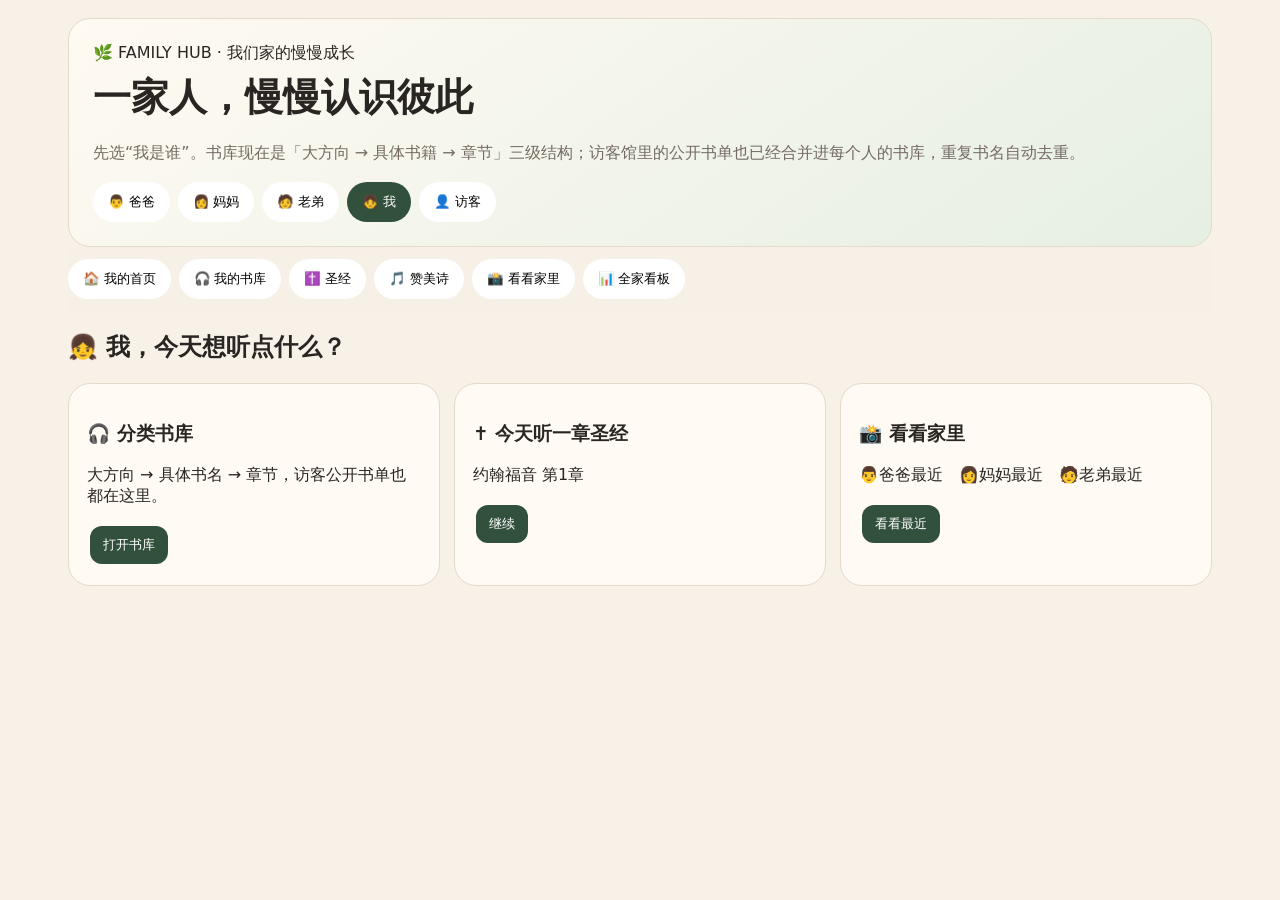
==== commit 76be498f: "Add hierarchical family library with guest catalog and book chapters" ====
--- a/index.html
+++ b/index.html
@@ -1 +1,28 @@
-<!doctype html><html lang="zh-CN"><head><meta charset="utf-8"><meta name="viewport" content="width=device-width,initial-scale=1"><title>我们家的慢慢成长</title><style>*{box-sizing:border-box}body{margin:0;font-family:"Microsoft YaHei",system-ui;background:#f7f1e8;color:#292522}.app{max-width:1180px;margin:auto;padding:18px}.hero,.card{background:#fffaf3;border:1px solid #e5d9c9;border-radius:22px}.hero{padding:24px;background:linear-gradient(145deg,#fffaf2,#e6efe4)}h1{font-size:38px;margin:8px 0}.muted{color:#756b62;line-height:1.7}.roles,.nav,.cats{display:flex;gap:8px;overflow:auto;flex-wrap:wrap}.role,.nav button,.cats button{border:0;border-radius:999px;background:#fff;padding:11px 15px;white-space:nowrap;cursor:pointer}.role.on,.cats button.on{background:#31513d;color:#fff}.nav{position:sticky;top:0;padding:12px 0;background:#f7f1e8ee;z-index:5}.section{display:none}.section.on{display:block}.grid{display:grid;grid-template-columns:repeat(3,1fr);gap:14px}.card{padding:18px}.tag{display:inline-block;background:#e4eee3;border-radius:999px;padding:5px 9px;font-size:12px}.btn{border:0;border-radius:12px;padding:10px 13px;background:#31513d;color:#fff;margin:3px;cursor:pointer}.btn.alt{background:#efe2d1;color:#352d28}.lessons{display:none}.lesson,.post{border-top:1px solid #eadfd2;padding:9px 0}.resume{background:#294637;color:#fff;border-radius:20px;padding:18px;margin:12px 0}.player{position:fixed;bottom:10px;left:50%;transform:translateX(-50%);width:min(94%,760px);background:#24392d;color:#fff;border-radius:18px;padding:13px;display:none;z-index:10}.upload{border:2px dashed #d6c8b8;border-radius:16px;padding:14px;margin:12px 0}.media{max-width:100%;max-height:340px;border-radius:12px}.stat{font-size:28px;font-weight:700}.books{display:grid;grid-template-columns:repeat(5,1fr);gap:7px}.books button{border:1px solid #ddd0c0;background:white;border-radius:10px;padding:9px}@media(max-width:800px){.grid{grid-template-columns:repeat(2,1fr)}}@media(max-width:560px){.grid{grid-template-columns:1fr}.books{grid-template-columns:repeat(3,1fr)}h1{font-size:29px}.app{padding:11px}}</style></head><body><main class="app"><div class="hero"><div>🌿 FAMILY HUB · 我们家的慢慢成长</div><h1>一家人，慢慢认识彼此</h1><p class="muted">先选“我是谁”。每个人有自己的首页、分类书库和收听记录。</p><div class="roles" id="roles"></div></div><nav class="nav"><button onclick="go('home')">🏠 我的首页</button><button onclick="go('library')">🎧 我的书库</button><button onclick="go('bible')">✝️ 圣经</button><button onclick="go('music')">🎵 赞美诗</button><button onclick="go('family')">📸 看看家里</button><button onclick="go('dash')">📊 全家看板</button></nav><section id="home" class="section on"></section><section id="library" class="section"><h2 id="libTitle"></h2><div class="cats" id="cats"></div><div class="grid" id="grid"></div></section><section id="bible" class="section"><h2>✝️ 圣经 · 按书卷听</h2><p class="muted">选择书卷和章节；网页会记住每个人上次听到的位置。</p><div class="card"><div class="books" id="bibleBooks"></div><div id="chapters" style="margin-top:12px"></div></div></section><section id="music" class="section"><h2>🎵 赞美诗</h2><div class="grid"><div class="card"><h3>🙏 安静敬拜</h3><p>适合灵修、休息和睡前。</p></div><div class="card"><h3>🌅 上班听</h3><p>适合工作时连续播放。</p></div><div class="card"><h3>❤️ 感恩与祷告</h3><p>适合祷告和家庭安静时间。</p></div></div></section><section id="family" class="section"><h2>📸 看看家里</h2><p class="muted" id="familyHint"></p><div class="card"><textarea id="postText" style="width:100%;min-height:75px;border:1px solid #ddd0c0;border-radius:12px;padding:10px" placeholder="分享一句最近发生的小事……"></textarea><div class="upload">📷 照片 / 🎬 视频 <input id="media" type="file" accept="image/*,video/*"></div><button class="btn" onclick="addPost()">发布我的最近</button><div id="posts"></div></div></section><section id="dash" class="section"><h2>📊 全家成长看板</h2><div class="grid" id="dashGrid"></div></section></main><div class="player" id="player"><b id="pt"></b><div id="ps"></div><button class="btn alt" onclick="speechSynthesis.pause()">⏸</button><button class="btn alt" onclick="speechSynthesis.resume()">▶</button><button class="btn alt" onclick="nextLesson()">⏭</button><button class="btn alt" onclick="speechSynthesis.cancel();player.style.display='none'">■</button></div><script>var people={dad:['爸爸','👨'],mom:['妈妈','👩'],bro:['老弟','🧑'],me:['我','👧']};var role=localStorage.familyRole||'me',filter='全部',cur=null;var state=JSON.parse(localStorage.familyHubV11||'{}');Object.keys(people).forEach(function(k){if(!state[k])state[k]={min:0,done:0,history:[],resume:null,bible:['约翰福音',1]}});if(!state.posts)state.posts=[];var shared=[['沟通','💬','非暴力沟通家庭课',14],['婚姻','💞','幸福的婚姻家庭课',12],['婚姻','❤️','爱的五种语言家庭课',12],['亲子','🌱','父母的觉醒家庭课',12],['亲子','👂','如何说孩子才会听家庭课',12],['亲子','🌳','园丁与木匠家庭课',12],['青春期','🧑‍🎓','解码青春期家庭课',14],['青春期','🗣️','青春期关键对话家庭课',14],['理财','🐶','小狗钱钱家庭理财课',12],['理财','💰','金钱心理学家庭课',12],['理财','🏡','安心养老家庭课',12],['成长','🔁','习惯的力量家庭课',12],['成长','📖','如何阅读一本书家庭课',12],['成长','🌿','50岁以后继续成长',12],['成长','✨','5%的改变家庭课',12],['学习','🎯','专注力练习',12]];var personal={dad:[['夫妻','🤝','怎么和妻子好好说话',12],['家庭担当','👨‍👩‍👧','做一个好爸爸',12],['家庭担当','💍','做一个可靠的丈夫',12],['健康','🚭','少一点烟酒，多一点健康',12],['健康','❤️','中年男性健康管理',12]],mom:[['夫妻','💞','怎么和丈夫好好沟通',12],['自我','👩','做妈妈，也做自己',12],['健康','🍲','家常饮食与健康生活',12],['健康','🥣','煲汤与营养的正确打开方式',12],['自我','🌷','中年女性的自我照顾',12]],bro:[['父母沟通','🗣️','怎么和父母正确沟通',12],['青春期','🌱','青春期：慢慢长成自己',12],['学习','🎮','学习和玩怎么平衡',12],['关系','❤️','青春萌动与喜欢一个人',12],['成长','🌍','把青少年生活变丰富',12],['成长','🧭','独立、责任与未来选择',12]],me:[['AI学习','🤖','20几岁女生的AI学习路线',12],['学习','🎯','专注力与高效学习',12],['职场','💼','职场成长：从执行到分析',12],['表达','🗣️','情商、表达与自信',12],['情绪','🌙','减少内耗与情绪困扰',12],['成长','🌸','20几岁：丰富自己的人生',12],['职场','📈','建立可迁移的职业能力',12],['自我','✨','自信、边界与独立感',12]]};var themes=['先看见问题，不急着责怪','把事实和评价分开','听见自己的感受','找到真正的需要','把要求变成具体请求','先听完再回答','冲突时先暂停','理解不等于同意','温和也可以有边界','把大道理变成小行动','具体表达感谢','把改变放进日常','复盘而不是自责','修复以后继续向前'];function save(){localStorage.familyHubV11=JSON.stringify(state)}function courses(){return personal[role].concat(shared)}function renderRoles(){roles.innerHTML=Object.keys(people).map(function(k){return '<button class="role '+(k==role?'on':'')+'" onclick="setRole(\''+k+'\')">'+people[k][1]+' '+people[k][0]+'</button>'}).join('')+'<button class="role" onclick="location.href=\'guest.html\'">👤 访客</button>'}function setRole(k){role=k;localStorage.familyRole=k;filter='全部';renderAll()}function otherNames(){return Object.keys(people).filter(function(k){return k!=role}).map(function(k){return people[k][1]+people[k][0]+'最近'}).join('　')}function renderHome(){var r=state[role].resume,h='<h2>'+people[role][1]+' '+people[role][0]+'，今天想听点什么？</h2>';if(r)h+='<div class="resume">🎧 <b>继续上次听的</b><br>'+r.title+' · 第'+(r.lesson+1)+'节<br><button class="btn alt" onclick="play('+r.course+','+r.lesson+')">▶ 继续播放</button></div>';h+='<div class="grid"><div class="card"><h3>🎧 分类书库</h3><p>先选大方向，再选课程和章节。</p><button class="btn" onclick="go(\'library\')">打开书库</button></div><div class="card"><h3>✝️ 今天听一章圣经</h3><p>'+state[role].bible[0]+' 第'+state[role].bible[1]+'章</p><button class="btn" onclick="go(\'bible\')">继续</button></div><div class="card"><h3>📸 看看家里</h3><p>'+otherNames()+'</p><button class="btn" onclick="go(\'family\')">看看最近</button></div></div>';home.innerHTML=h}function renderCats(){var cs=['全部'].concat(Array.from(new Set(courses().map(function(x){return x[0]}))));cats.innerHTML=cs.map(function(c){return '<button class="'+(c==filter?'on':'')+'" onclick="filter=\''+c+'\';renderCats();renderLibrary()">'+c+'</button>'}).join('')}function renderLibrary(){libTitle.textContent='🎧 '+people[role][1]+' '+people[role][0]+'的分类书库';var a=courses(),h='';for(var i=0;i<a.length;i++){var x=a[i];if(filter!='全部'&&x[0]!=filter)continue;h+='<div class="card"><span class="tag">'+x[0]+' · '+x[3]+'节</span><h3>'+x[1]+' '+x[2]+'</h3><button class="btn" onclick="play('+i+',0)">▶ 从头听</button><button class="btn alt" onclick="toggle('+i+',this)">📚 查看章节</button><div class="lessons"></div></div>'}grid.innerHTML=h}function toggle(i,b){var box=b.nextElementSibling;if(box.style.display=='block'){box.style.display='none';return}var x=courses()[i],h='';for(var j=0;j<x[3];j++)h+='<div class="lesson">第'+(j+1)+'节 · '+themes[j%themes.length]+' <button class="btn alt" onclick="play('+i+','+j+')">▶</button></div>';box.innerHTML=h;box.style.display='block'}function play(i,j){speechSynthesis.cancel();var x=courses()[i];cur=[i,j];state[role].resume={course:i,lesson:j,title:x[2]};state[role].history.unshift(x[2]+' · 第'+(j+1)+'节');state[role].history=state[role].history.slice(0,30);state[role].done++;state[role].min+=6;save();pt.textContent='🎧 '+x[2];ps.textContent='第'+(j+1)+'/'+x[3]+'节 · '+themes[j%themes.length];player.style.display='block';var u=new SpeechSynthesisUtterance('欢迎来到'+x[2]+'第'+(j+1)+'节，'+themes[j%themes.length]+'。今天不考试，只练一个能用在生活里的小方法。先想一个最近真实发生的场景，不急着判断谁对谁错，把事实、感受和真正需要分开。改变不需要一次做到满分，只要选择一个今天能做到的小动作。少一句指责，多问一个问题；少一点猜测，多一次确认。今天试试看，把你最想改善的一件事，用一句具体、温和、能做到的话说出来。');u.lang='zh-CN';u.rate=.9;u.onend=function(){if(j+1<x[3])play(i,j+1)};speechSynthesis.speak(u);renderHome();renderDash()}function nextLesson(){if(cur&&cur[1]+1<courses()[cur[0]][3])play(cur[0],cur[1]+1)}function renderFamily(){familyHint.textContent='这里主要看其他家人的最近：'+otherNames()+'。';var arr=state.posts.filter(function(p){return p.role!=role});posts.innerHTML=arr.length?arr.map(function(p){return '<div class="post"><b>'+people[p.role][1]+' '+people[p.role][0]+'</b> · '+p.time+'<p>'+p.text+'</p>'+(p.media||'')+'</div>'}).join(''):'<p class="muted">其他家人还没有发布最近动态。</p>'}function addPost(){var text=postText.value.trim(),f=media.files[0];function done(m){state.posts.unshift({role:role,text:text||'分享了一个最近瞬间',time:new Date().toLocaleString(),media:m||''});save();postText.value='';media.value='';renderFamily()}if(!f)return done('');var r=new FileReader();r.onload=function(){done(f.type.indexOf('video')==0?'<video class="media" controls src="'+r.result+'"></video>':'<img class="media" src="'+r.result+'">')};r.readAsDataURL(f)}function renderDash(){dashGrid.innerHTML=Object.keys(people).map(function(k){var s=state[k];return '<div class="card"><h3>'+people[k][1]+' '+people[k][0]+'</h3><div class="stat">'+s.min+' 分钟</div><p>已听 '+s.done+' 节</p><p class="muted">'+(s.resume?'最近：'+s.resume.title+' 第'+(s.resume.lesson+1)+'节':'还没有收听记录')+'</p></div>'}).join('')}var bible=['创世记','出埃及记','利未记','民数记','申命记','约书亚记','士师记','路得记','诗篇','箴言','以赛亚书','马太福音','马可福音','路加福音','约翰福音','使徒行传','罗马书','哥林多前书','哥林多后书','以弗所书','腓立比书','歌罗西书','启示录'];function renderBible(){bibleBooks.innerHTML=bible.map(function(b){return '<button onclick="pickBible(\''+b+'\')">'+b+'</button>'}).join('');pickBible(state[role].bible[0])}function pickBible(b){var max=b=='诗篇'?150:b=='创世记'?50:b=='约翰福音'?21:28,h='<h3>'+b+'</h3>';for(var i=1;i<=max;i++)h+='<button class="btn alt" onclick="listenBible(\''+b+'\','+i+')">'+i+'</button>';chapters.innerHTML=h}function listenBible(b,ch){state[role].bible=[b,ch];save();speechSynthesis.cancel();var u=new SpeechSynthesisUtterance('现在准备收听'+b+'第'+ch+'章。完整公开领域经文正在接入本站音频库。');u.lang='zh-CN';speechSynthesis.speak(u);renderHome()}function go(id){document.querySelectorAll('.section').forEach(function(s){s.classList.remove('on')});document.getElementById(id).classList.add('on');if(id=='family')renderFamily();if(id=='library'){renderCats();renderLibrary()}}function renderAll(){renderRoles();renderHome();renderCats();renderLibrary();renderFamily();renderDash();renderBible()}renderAll();</script></body></html>+<!doctype html><html lang="zh-CN"><head><meta charset="utf-8"><meta name="viewport" content="width=device-width,initial-scale=1"><title>我们家的慢慢成长</title><style>*{box-sizing:border-box}body{margin:0;font-family:"Microsoft YaHei",system-ui;background:#f7f1e8;color:#292522}.app{max-width:1180px;margin:auto;padding:18px}.hero,.card,.shelf{background:#fffaf3;border:1px solid #e5d9c9;border-radius:22px}.hero{padding:24px;background:linear-gradient(145deg,#fffaf2,#e6efe4)}h1{font-size:38px;margin:8px 0}.muted{color:#756b62;line-height:1.7}.roles,.nav,.cats{display:flex;gap:8px;overflow:auto;flex-wrap:wrap}.role,.nav button,.cats button{border:0;border-radius:999px;background:#fff;padding:11px 15px;white-space:nowrap;cursor:pointer}.role.on,.cats button.on{background:#31513d;color:#fff}.nav{position:sticky;top:0;padding:12px 0;background:#f7f1e8ee;z-index:5}.section{display:none}.section.on{display:block}.grid{display:grid;grid-template-columns:repeat(3,1fr);gap:14px}.card,.shelf{padding:18px}.tag{display:inline-block;background:#e4eee3;border-radius:999px;padding:5px 9px;font-size:12px}.btn{border:0;border-radius:12px;padding:10px 13px;background:#31513d;color:#fff;margin:3px;cursor:pointer}.btn.alt{background:#efe2d1;color:#352d28}.booksInCat,.lessons{display:none;margin-top:12px}.bookrow{border-top:1px solid #eadfd2;padding:13px 0}.bookrow h4{margin:4px 0}.lesson,.post{border-top:1px solid #eadfd2;padding:9px 0}.resume{background:#294637;color:#fff;border-radius:20px;padding:18px;margin:12px 0}.player{position:fixed;bottom:10px;left:50%;transform:translateX(-50%);width:min(94%,760px);background:#24392d;color:#fff;border-radius:18px;padding:13px;display:none;z-index:10}.upload{border:2px dashed #d6c8b8;border-radius:16px;padding:14px;margin:12px 0}.media{max-width:100%;max-height:340px;border-radius:12px}.stat{font-size:28px;font-weight:700}.biblebooks{display:grid;grid-template-columns:repeat(5,1fr);gap:7px}.biblebooks button{border:1px solid #ddd0c0;background:white;border-radius:10px;padding:9px}.catcard{cursor:pointer}.catcard:hover{transform:translateY(-2px);transition:.15s}.bookcount{font-size:13px;color:#756b62}@media(max-width:800px){.grid{grid-template-columns:repeat(2,1fr)}}@media(max-width:560px){.grid{grid-template-columns:1fr}.biblebooks{grid-template-columns:repeat(3,1fr)}h1{font-size:29px}.app{padding:11px}}</style></head><body><main class="app"><div class="hero"><div>🌿 FAMILY HUB · 我们家的慢慢成长</div><h1>一家人，慢慢认识彼此</h1><p class="muted">先选“我是谁”。书库现在是「大方向 → 具体书籍 → 章节」三级结构；访客馆里的公开书单也已经合并进每个人的书库，重复书名自动去重。</p><div class="roles" id="roles"></div></div><nav class="nav"><button onclick="go('home')">🏠 我的首页</button><button onclick="go('library')">🎧 我的书库</button><button onclick="go('bible')">✝️ 圣经</button><button onclick="go('music')">🎵 赞美诗</button><button onclick="go('family')">📸 看看家里</button><button onclick="go('dash')">📊 全家看板</button></nav><section id="home" class="section on"></section><section id="library" class="section"><h2 id="libTitle"></h2><p class="muted">先挑一个方向，再挑一本书。点开书以后，才会看到章节并决定从哪里听。</p><div class="cats" id="cats"></div><div class="grid" id="grid"></div></section><section id="bible" class="section"><h2>✝️ 圣经 · 按书卷听</h2><p class="muted">选择书卷和章节；网页会记住每个人上次听到的位置。</p><div class="card"><div class="biblebooks" id="bibleBooks"></div><div id="chapters" style="margin-top:12px"></div></div></section><section id="music" class="section"><h2>🎵 赞美诗</h2><div class="grid"><div class="card"><h3>🙏 安静敬拜</h3><p>适合灵修、休息和睡前。</p></div><div class="card"><h3>🌅 上班听</h3><p>适合工作时连续播放。</p></div><div class="card"><h3>❤️ 感恩与祷告</h3><p>适合祷告和家庭安静时间。</p></div></div></section><section id="family" class="section"><h2>📸 看看家里</h2><p class="muted" id="familyHint"></p><div class="card"><textarea id="postText" style="width:100%;min-height:75px;border:1px solid #ddd0c0;border-radius:12px;padding:10px" placeholder="分享一句最近发生的小事……"></textarea><div class="upload">📷 照片 / 🎬 视频 <input id="media" type="file" accept="image/*,video/*"></div><button class="btn" onclick="addPost()">发布我的最近</button><div id="posts"></div></div></section><section id="dash" class="section"><h2>📊 全家成长看板</h2><div class="grid" id="dashGrid"></div></section></main><div class="player" id="player"><b id="pt"></b><div id="ps"></div><button class="btn alt" onclick="speechSynthesis.pause()">⏸</button><button class="btn alt" onclick="speechSynthesis.resume()">▶</button><button class="btn alt" onclick="nextLesson()">⏭</button><button class="btn alt" onclick="speechSynthesis.cancel();player.style.display='none'">■</button></div><script>
+var people={dad:['爸爸','👨'],mom:['妈妈','👩'],bro:['老弟','🧑'],me:['我','👧']},role=localStorage.familyRole||'me',filter='全部',cur=null;
+var state=JSON.parse(localStorage.familyHubV13||localStorage.familyHubV11||'{}');Object.keys(people).forEach(k=>{if(!state[k])state[k]={min:0,done:0,history:[],resume:null,bible:['约翰福音',1]}});if(!state.posts)state.posts=[];
+var publicBooks=[['亲子教育','正面管教'],['亲子教育','被忽视的孩子'],['亲子教育','园丁与木匠'],['亲子教育','美得窒息的母亲'],['亲子教育','好妈妈胜过好老师'],['亲子教育','父母的语言'],['亲子教育','孩子，把你的手给我'],['亲子教育','如何说孩子才会听，怎么听孩子才肯说'],['亲子教育','养育男孩'],['亲子教育','非暴力沟通·亲子篇'],['亲子教育','游戏力'],['亲子教育','你当像鸟飞往你的山'],['家庭关系','不完美的父母'],['家庭关系','热锅上的家庭'],['家庭关系','家庭的觉醒'],['家庭关系','脆弱的家庭'],['家庭关系','成为母亲的选择'],['家庭关系','家庭幸福的艺术'],['家庭关系','请停止在我身旁迷失'],['家庭关系','何以为父'],['家庭关系','高能量家庭'],['家庭关系','兄弟姐妹心理学'],['家庭关系','岁月的针脚'],['家庭关系','中国式家庭'],['心理情绪','津巴多普通心理学'],['心理情绪','被讨厌的勇气'],['心理情绪','蛤蟆先生去看心理医生'],['心理情绪','人生海海'],['心理情绪','人性的弱点'],['心理情绪','简·爱'],['心理情绪','杨绛传'],['心理情绪','一间只属于自己的房间'],['成长学习','刻意练习'],['成长学习','认知天性'],['成长学习','考试脑科学'],['成长学习','自驱型成长'],['成长学习','为什么学生不喜欢上学'],['成长学习','如何培养孩子自主学习力'],['成长学习','微习惯'],['成长学习','打开一颗心智'],['成长学习','自控力'],['成长学习','底层逻辑'],['成长学习','思考，快与慢'],['成长学习','学会提问'],['成长学习','认知觉醒'],['沟通关系','非暴力沟通'],['沟通关系','关键对话'],['沟通关系','情绪智力'],['沟通关系','别独自用餐'],['理财人生','小狗钱钱'],['理财人生','金钱心理学'],['理财人生','穷查理宝典'],['理财人生','财务自由之路'],['理财人生','巴菲特传'],['人生阅读','生命之书'],['人生阅读','人类简史'],['人生阅读','中国通史'],['人生阅读','明朝那些事儿'],['人生阅读','历历在目'],['人生阅读','少有人走的路'],['人生阅读','亲密关系'],['婚姻沟通','幸福的婚姻'],['婚姻沟通','爱的五种语言'],['成长学习','习惯的力量'],['成长学习','如何阅读一本书'],['人生阅读','50岁以后继续成长']];
+var personal={dad:[['夫妻关系','怎么和妻子好好说话'],['家庭担当','做一个好爸爸'],['家庭担当','做一个可靠的丈夫'],['健康养生','少一点烟酒，多一点健康'],['健康养生','中年男性健康管理']],mom:[['夫妻关系','怎么和丈夫好好沟通'],['女性成长','做妈妈，也做自己'],['健康养生','家常饮食与健康生活'],['健康养生','煲汤与营养的正确打开方式'],['女性成长','中年女性的自我照顾']],bro:[['父母沟通','怎么和父母正确沟通'],['青春期','青春期：慢慢长成自己'],['学习成长','学习和玩怎么平衡'],['青春期','青春萌动与喜欢一个人'],['成长探索','把青少年生活变丰富'],['成长探索','独立、责任与未来选择'],['青春期','解码青春期'],['青春期','青春期关键对话']],me:[['AI与学习','20几岁女生的AI学习路线'],['AI与学习','专注力与高效学习'],['职场成长','职场成长：从执行到分析'],['表达情商','情商、表达与自信'],['情绪成长','减少内耗与情绪困扰'],['女性成长','20几岁：丰富自己的人生'],['职场成长','建立可迁移的职业能力'],['女性成长','自信、边界与独立感']]};
+var themes=['为什么值得读：先认识这本书','核心问题：它到底想解决什么','看见自己的旧模式','事实、感受与解释','关系中的真正需要','一个可以马上使用的方法','遇到冲突时怎么做','建立边界而不是冷漠','把理解变成表达','从知道到真正做到','生活案例与练习','这一章之后的小行动','容易踩的坑与提醒','复盘：把改变留在生活里'];
+function save(){localStorage.familyHubV13=JSON.stringify(state)}
+function library(){var all=personal[role].concat(publicBooks),seen={};return all.filter(x=>{var k=x[1].replace(/[：:·]/g,'').replace(/家庭课|财商课|主题导读/g,'');if(seen[k])return false;seen[k]=1;return true}).map((x,i)=>[x[0],x[1],12,i])}
+function renderRoles(){roles.innerHTML=Object.keys(people).map(k=>'<button class="role '+(k==role?'on':'')+'" onclick="setRole(\''+k+'\')">'+people[k][1]+' '+people[k][0]+'</button>').join('')+'<button class="role" onclick="location.href=\'guest.html\'">👤 访客</button>'}
+function setRole(k){role=k;localStorage.familyRole=k;filter='全部';renderAll()}
+function otherNames(){return Object.keys(people).filter(k=>k!=role).map(k=>people[k][1]+people[k][0]+'最近').join('　')}
+function renderHome(){var r=state[role].resume,h='<h2>'+people[role][1]+' '+people[role][0]+'，今天想听点什么？</h2>';if(r)h+='<div class="resume">🎧 <b>继续上次听的</b><br>'+r.title+' · 第'+(r.lesson+1)+'节<br><button class="btn alt" onclick="playByTitle(\''+r.title.replace(/'/g,"\\'")+'\','+r.lesson+')">▶ 继续播放</button></div>';h+='<div class="grid"><div class="card"><h3>🎧 分类书库</h3><p>大方向 → 具体书名 → 章节，访客公开书单也都在这里。</p><button class="btn" onclick="go(\'library\')">打开书库</button></div><div class="card"><h3>✝️ 今天听一章圣经</h3><p>'+state[role].bible[0]+' 第'+state[role].bible[1]+'章</p><button class="btn" onclick="go(\'bible\')">继续</button></div><div class="card"><h3>📸 看看家里</h3><p>'+otherNames()+'</p><button class="btn" onclick="go(\'family\')">看看最近</button></div></div>';home.innerHTML=h}
+function categories(){return ['全部'].concat([...new Set(library().map(x=>x[0]))])}
+function renderCats(){cats.innerHTML=categories().map(c=>'<button class="'+(c==filter?'on':'')+'" onclick="filter=\''+c+'\';renderCats();renderLibrary()">'+c+'</button>').join('')}
+function renderLibrary(){libTitle.textContent='🎧 '+people[role][1]+' '+people[role][0]+'的书库';var a=library(),groups={};a.forEach((x,i)=>{if(filter!='全部'&&x[0]!=filter)return;(groups[x[0]]||(groups[x[0]]=[])).push([x,i])});grid.innerHTML=Object.keys(groups).map(c=>'<div class="card catcard"><span class="tag">大分类</span><h3>'+categoryIcon(c)+' '+c+'</h3><div class="bookcount">'+groups[c].length+' 本书 / 主题</div><button class="btn" onclick="toggleCategory(this)">📚 看这个分类的书</button><div class="booksInCat">'+groups[c].map(v=>bookHTML(v[0],v[1])).join('')+'</div></div>').join('')}
+function categoryIcon(c){if(/亲子|父母|家庭/.test(c))return'👨‍👩‍👧';if(/沟通|表达|夫妻|婚姻/.test(c))return'💬';if(/心理|情绪/.test(c))return'🌙';if(/学习|AI/.test(c))return'🎯';if(/理财/.test(c))return'💰';if(/健康/.test(c))return'🌿';if(/青春/.test(c))return'🌱';if(/女性/.test(c))return'🌸';if(/职场/.test(c))return'💼';return'📖'}
+function toggleCategory(b){var box=b.nextElementSibling;box.style.display=box.style.display=='block'?'none':'block'}
+function bookHTML(x,i){return '<div class="bookrow"><span class="tag">《具体书籍》</span><h4>《'+x[1]+'》</h4><button class="btn alt" onclick="toggleBook('+i+',this)">🎧 选择章节</button><div class="lessons"></div></div>'}
+function toggleBook(i,b){var box=b.nextElementSibling;if(box.style.display=='block'){box.style.display='none';return}var x=library()[i],h='';for(var j=0;j<x[2];j++)h+='<div class="lesson">第'+(j+1)+'节 · '+themes[j%themes.length]+' <button class="btn alt" onclick="play('+i+','+j+')">▶ 听这一节</button></div>';box.innerHTML=h;box.style.display='block'}
+function playByTitle(t,j){var i=library().findIndex(x=>x[1]==t);if(i<0)i=0;play(i,j)}
+function play(i,j){speechSynthesis.cancel();var x=library()[i];cur=[i,j];state[role].resume={lesson:j,title:x[1]};state[role].history.unshift(x[1]+' · 第'+(j+1)+'节');state[role].history=state[role].history.slice(0,30);state[role].done++;state[role].min+=6;save();pt.textContent='🎧 《'+x[1]+'》';ps.textContent='第'+(j+1)+'/'+x[2]+'节 · '+themes[j%themes.length];player.style.display='block';var u=new SpeechSynthesisUtterance('欢迎收听《'+x[1]+'》主题学习第'+(j+1)+'节，'+themes[j%themes.length]+'。这里是学习型主题导读，不是原书全文朗读。今天只抓住一个能带回生活的小观点。先想一个最近真实发生的场景，再问自己：这一节的想法可以怎样帮助我理解自己、理解家人，或者做出一个更好的小行动？');u.lang='zh-CN';u.rate=.9;u.onend=()=>{if(j+1<x[2])play(i,j+1)};speechSynthesis.speak(u);renderHome();renderDash()}
+function nextLesson(){if(cur&&cur[1]+1<library()[cur[0]][2])play(cur[0],cur[1]+1)}
+function renderFamily(){familyHint.textContent='这里主要看其他家人的最近：'+otherNames()+'。';var arr=state.posts.filter(p=>p.role!=role);posts.innerHTML=arr.length?arr.map(p=>'<div class="post"><b>'+people[p.role][1]+' '+people[p.role][0]+'</b> · '+p.time+'<p>'+p.text+'</p>'+(p.media||'')+'</div>').join(''):'<p class="muted">其他家人还没有发布最近动态。</p>'}
+function addPost(){var text=postText.value.trim(),f=media.files[0];function done(m){state.posts.unshift({role,text:text||'分享了一个最近瞬间',time:new Date().toLocaleString(),media:m||''});save();postText.value='';media.value='';renderFamily()}if(!f)return done('');var r=new FileReader();r.onload=()=>done(f.type.indexOf('video')==0?'<video class="media" controls src="'+r.result+'"></video>':'<img class="media" src="'+r.result+'">');r.readAsDataURL(f)}
+function renderDash(){dashGrid.innerHTML=Object.keys(people).map(k=>{var s=state[k];return '<div class="card"><h3>'+people[k][1]+' '+people[k][0]+'</h3><div class="stat">'+s.min+' 分钟</div><p>已听 '+s.done+' 节</p><p class="muted">'+(s.resume?'最近：《'+s.resume.title+'》 第'+(s.resume.lesson+1)+'节':'还没有收听记录')+'</p></div>'}).join('')}
+var bible=['创世记','出埃及记','利未记','民数记','申命记','约书亚记','士师记','路得记','诗篇','箴言','以赛亚书','马太福音','马可福音','路加福音','约翰福音','使徒行传','罗马书','哥林多前书','哥林多后书','以弗所书','腓立比书','歌罗西书','启示录'];function renderBible(){bibleBooks.innerHTML=bible.map(b=>'<button onclick="pickBible(\''+b+'\')">'+b+'</button>').join('');pickBible(state[role].bible[0])}function pickBible(b){var max=b=='诗篇'?150:b=='创世记'?50:b=='约翰福音'?21:28,h='<h3>'+b+'</h3>';for(var i=1;i<=max;i++)h+='<button class="btn alt" onclick="listenBible(\''+b+'\','+i+')">'+i+'</button>';chapters.innerHTML=h}function listenBible(b,ch){state[role].bible=[b,ch];save();speechSynthesis.cancel();var u=new SpeechSynthesisUtterance('现在准备收听'+b+'第'+ch+'章。完整公开领域经文音频仍在接入中。');u.lang='zh-CN';speechSynthesis.speak(u);renderHome()}
+function go(id){document.querySelectorAll('.section').forEach(s=>s.classList.remove('on'));document.getElementById(id).classList.add('on');if(id=='family')renderFamily();if(id=='library'){renderCats();renderLibrary()}}function renderAll(){renderRoles();renderHome();renderCats();renderLibrary();renderFamily();renderDash();renderBible()}renderAll();
+</script></body></html>
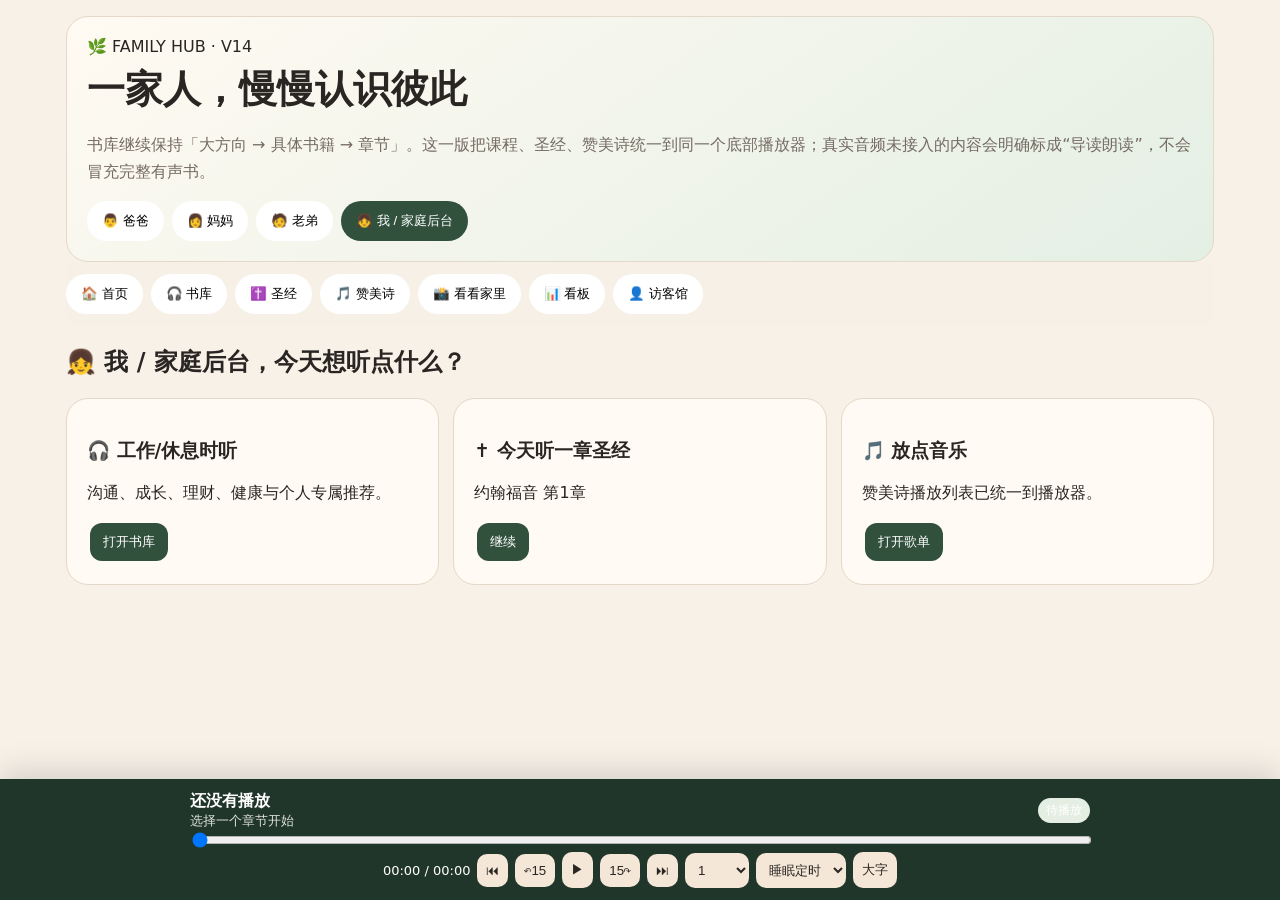
==== commit a6bcdce7: "V14 unified family audio player and restore guest library" ====
--- a/index.html
+++ b/index.html
@@ -1,28 +1,39 @@
-<!doctype html><html lang="zh-CN"><head><meta charset="utf-8"><meta name="viewport" content="width=device-width,initial-scale=1"><title>我们家的慢慢成长</title><style>*{box-sizing:border-box}body{margin:0;font-family:"Microsoft YaHei",system-ui;background:#f7f1e8;color:#292522}.app{max-width:1180px;margin:auto;padding:18px}.hero,.card,.shelf{background:#fffaf3;border:1px solid #e5d9c9;border-radius:22px}.hero{padding:24px;background:linear-gradient(145deg,#fffaf2,#e6efe4)}h1{font-size:38px;margin:8px 0}.muted{color:#756b62;line-height:1.7}.roles,.nav,.cats{display:flex;gap:8px;overflow:auto;flex-wrap:wrap}.role,.nav button,.cats button{border:0;border-radius:999px;background:#fff;padding:11px 15px;white-space:nowrap;cursor:pointer}.role.on,.cats button.on{background:#31513d;color:#fff}.nav{position:sticky;top:0;padding:12px 0;background:#f7f1e8ee;z-index:5}.section{display:none}.section.on{display:block}.grid{display:grid;grid-template-columns:repeat(3,1fr);gap:14px}.card,.shelf{padding:18px}.tag{display:inline-block;background:#e4eee3;border-radius:999px;padding:5px 9px;font-size:12px}.btn{border:0;border-radius:12px;padding:10px 13px;background:#31513d;color:#fff;margin:3px;cursor:pointer}.btn.alt{background:#efe2d1;color:#352d28}.booksInCat,.lessons{display:none;margin-top:12px}.bookrow{border-top:1px solid #eadfd2;padding:13px 0}.bookrow h4{margin:4px 0}.lesson,.post{border-top:1px solid #eadfd2;padding:9px 0}.resume{background:#294637;color:#fff;border-radius:20px;padding:18px;margin:12px 0}.player{position:fixed;bottom:10px;left:50%;transform:translateX(-50%);width:min(94%,760px);background:#24392d;color:#fff;border-radius:18px;padding:13px;display:none;z-index:10}.upload{border:2px dashed #d6c8b8;border-radius:16px;padding:14px;margin:12px 0}.media{max-width:100%;max-height:340px;border-radius:12px}.stat{font-size:28px;font-weight:700}.biblebooks{display:grid;grid-template-columns:repeat(5,1fr);gap:7px}.biblebooks button{border:1px solid #ddd0c0;background:white;border-radius:10px;padding:9px}.catcard{cursor:pointer}.catcard:hover{transform:translateY(-2px);transition:.15s}.bookcount{font-size:13px;color:#756b62}@media(max-width:800px){.grid{grid-template-columns:repeat(2,1fr)}}@media(max-width:560px){.grid{grid-template-columns:1fr}.biblebooks{grid-template-columns:repeat(3,1fr)}h1{font-size:29px}.app{padding:11px}}</style></head><body><main class="app"><div class="hero"><div>🌿 FAMILY HUB · 我们家的慢慢成长</div><h1>一家人，慢慢认识彼此</h1><p class="muted">先选“我是谁”。书库现在是「大方向 → 具体书籍 → 章节」三级结构；访客馆里的公开书单也已经合并进每个人的书库，重复书名自动去重。</p><div class="roles" id="roles"></div></div><nav class="nav"><button onclick="go('home')">🏠 我的首页</button><button onclick="go('library')">🎧 我的书库</button><button onclick="go('bible')">✝️ 圣经</button><button onclick="go('music')">🎵 赞美诗</button><button onclick="go('family')">📸 看看家里</button><button onclick="go('dash')">📊 全家看板</button></nav><section id="home" class="section on"></section><section id="library" class="section"><h2 id="libTitle"></h2><p class="muted">先挑一个方向，再挑一本书。点开书以后，才会看到章节并决定从哪里听。</p><div class="cats" id="cats"></div><div class="grid" id="grid"></div></section><section id="bible" class="section"><h2>✝️ 圣经 · 按书卷听</h2><p class="muted">选择书卷和章节；网页会记住每个人上次听到的位置。</p><div class="card"><div class="biblebooks" id="bibleBooks"></div><div id="chapters" style="margin-top:12px"></div></div></section><section id="music" class="section"><h2>🎵 赞美诗</h2><div class="grid"><div class="card"><h3>🙏 安静敬拜</h3><p>适合灵修、休息和睡前。</p></div><div class="card"><h3>🌅 上班听</h3><p>适合工作时连续播放。</p></div><div class="card"><h3>❤️ 感恩与祷告</h3><p>适合祷告和家庭安静时间。</p></div></div></section><section id="family" class="section"><h2>📸 看看家里</h2><p class="muted" id="familyHint"></p><div class="card"><textarea id="postText" style="width:100%;min-height:75px;border:1px solid #ddd0c0;border-radius:12px;padding:10px" placeholder="分享一句最近发生的小事……"></textarea><div class="upload">📷 照片 / 🎬 视频 <input id="media" type="file" accept="image/*,video/*"></div><button class="btn" onclick="addPost()">发布我的最近</button><div id="posts"></div></div></section><section id="dash" class="section"><h2>📊 全家成长看板</h2><div class="grid" id="dashGrid"></div></section></main><div class="player" id="player"><b id="pt"></b><div id="ps"></div><button class="btn alt" onclick="speechSynthesis.pause()">⏸</button><button class="btn alt" onclick="speechSynthesis.resume()">▶</button><button class="btn alt" onclick="nextLesson()">⏭</button><button class="btn alt" onclick="speechSynthesis.cancel();player.style.display='none'">■</button></div><script>
-var people={dad:['爸爸','👨'],mom:['妈妈','👩'],bro:['老弟','🧑'],me:['我','👧']},role=localStorage.familyRole||'me',filter='全部',cur=null;
-var state=JSON.parse(localStorage.familyHubV13||localStorage.familyHubV11||'{}');Object.keys(people).forEach(k=>{if(!state[k])state[k]={min:0,done:0,history:[],resume:null,bible:['约翰福音',1]}});if(!state.posts)state.posts=[];
-var publicBooks=[['亲子教育','正面管教'],['亲子教育','被忽视的孩子'],['亲子教育','园丁与木匠'],['亲子教育','美得窒息的母亲'],['亲子教育','好妈妈胜过好老师'],['亲子教育','父母的语言'],['亲子教育','孩子，把你的手给我'],['亲子教育','如何说孩子才会听，怎么听孩子才肯说'],['亲子教育','养育男孩'],['亲子教育','非暴力沟通·亲子篇'],['亲子教育','游戏力'],['亲子教育','你当像鸟飞往你的山'],['家庭关系','不完美的父母'],['家庭关系','热锅上的家庭'],['家庭关系','家庭的觉醒'],['家庭关系','脆弱的家庭'],['家庭关系','成为母亲的选择'],['家庭关系','家庭幸福的艺术'],['家庭关系','请停止在我身旁迷失'],['家庭关系','何以为父'],['家庭关系','高能量家庭'],['家庭关系','兄弟姐妹心理学'],['家庭关系','岁月的针脚'],['家庭关系','中国式家庭'],['心理情绪','津巴多普通心理学'],['心理情绪','被讨厌的勇气'],['心理情绪','蛤蟆先生去看心理医生'],['心理情绪','人生海海'],['心理情绪','人性的弱点'],['心理情绪','简·爱'],['心理情绪','杨绛传'],['心理情绪','一间只属于自己的房间'],['成长学习','刻意练习'],['成长学习','认知天性'],['成长学习','考试脑科学'],['成长学习','自驱型成长'],['成长学习','为什么学生不喜欢上学'],['成长学习','如何培养孩子自主学习力'],['成长学习','微习惯'],['成长学习','打开一颗心智'],['成长学习','自控力'],['成长学习','底层逻辑'],['成长学习','思考，快与慢'],['成长学习','学会提问'],['成长学习','认知觉醒'],['沟通关系','非暴力沟通'],['沟通关系','关键对话'],['沟通关系','情绪智力'],['沟通关系','别独自用餐'],['理财人生','小狗钱钱'],['理财人生','金钱心理学'],['理财人生','穷查理宝典'],['理财人生','财务自由之路'],['理财人生','巴菲特传'],['人生阅读','生命之书'],['人生阅读','人类简史'],['人生阅读','中国通史'],['人生阅读','明朝那些事儿'],['人生阅读','历历在目'],['人生阅读','少有人走的路'],['人生阅读','亲密关系'],['婚姻沟通','幸福的婚姻'],['婚姻沟通','爱的五种语言'],['成长学习','习惯的力量'],['成长学习','如何阅读一本书'],['人生阅读','50岁以后继续成长']];
-var personal={dad:[['夫妻关系','怎么和妻子好好说话'],['家庭担当','做一个好爸爸'],['家庭担当','做一个可靠的丈夫'],['健康养生','少一点烟酒，多一点健康'],['健康养生','中年男性健康管理']],mom:[['夫妻关系','怎么和丈夫好好沟通'],['女性成长','做妈妈，也做自己'],['健康养生','家常饮食与健康生活'],['健康养生','煲汤与营养的正确打开方式'],['女性成长','中年女性的自我照顾']],bro:[['父母沟通','怎么和父母正确沟通'],['青春期','青春期：慢慢长成自己'],['学习成长','学习和玩怎么平衡'],['青春期','青春萌动与喜欢一个人'],['成长探索','把青少年生活变丰富'],['成长探索','独立、责任与未来选择'],['青春期','解码青春期'],['青春期','青春期关键对话']],me:[['AI与学习','20几岁女生的AI学习路线'],['AI与学习','专注力与高效学习'],['职场成长','职场成长：从执行到分析'],['表达情商','情商、表达与自信'],['情绪成长','减少内耗与情绪困扰'],['女性成长','20几岁：丰富自己的人生'],['职场成长','建立可迁移的职业能力'],['女性成长','自信、边界与独立感']]};
-var themes=['为什么值得读：先认识这本书','核心问题：它到底想解决什么','看见自己的旧模式','事实、感受与解释','关系中的真正需要','一个可以马上使用的方法','遇到冲突时怎么做','建立边界而不是冷漠','把理解变成表达','从知道到真正做到','生活案例与练习','这一章之后的小行动','容易踩的坑与提醒','复盘：把改变留在生活里'];
-function save(){localStorage.familyHubV13=JSON.stringify(state)}
-function library(){var all=personal[role].concat(publicBooks),seen={};return all.filter(x=>{var k=x[1].replace(/[：:·]/g,'').replace(/家庭课|财商课|主题导读/g,'');if(seen[k])return false;seen[k]=1;return true}).map((x,i)=>[x[0],x[1],12,i])}
-function renderRoles(){roles.innerHTML=Object.keys(people).map(k=>'<button class="role '+(k==role?'on':'')+'" onclick="setRole(\''+k+'\')">'+people[k][1]+' '+people[k][0]+'</button>').join('')+'<button class="role" onclick="location.href=\'guest.html\'">👤 访客</button>'}
+<!doctype html><html lang="zh-CN"><head><meta charset="utf-8"><meta name="viewport" content="width=device-width,initial-scale=1"><title>我们家的慢慢成长 · V14</title><style>*{box-sizing:border-box}body{margin:0;background:#f7f1e8;color:#292522;font-family:"Microsoft YaHei",system-ui}.app{max-width:1180px;margin:auto;padding:16px 16px 190px}.hero,.card{background:#fffaf3;border:1px solid #e4d8c8;border-radius:22px;padding:20px}.hero{background:linear-gradient(145deg,#fffaf2,#e4efe4)}h1{font-size:38px;margin:8px 0}.muted{color:#756b62;line-height:1.7}.roles,.nav,.cats{display:flex;gap:8px;flex-wrap:wrap}.role,.nav button,.cats button,.chip{border:0;border-radius:999px;background:#fff;padding:11px 15px;cursor:pointer}.role.on,.cats button.on{background:#31513d;color:#fff}.nav{position:sticky;top:0;z-index:5;padding:12px 0;background:#f7f1e8ee}.section{display:none}.section.on{display:block}.grid{display:grid;grid-template-columns:repeat(3,1fr);gap:14px}.book{margin-top:10px}.lessons{display:none;margin-top:10px;border-top:1px solid #eadfd2}.lesson{padding:10px 0;border-bottom:1px solid #eee3d7}.btn{border:0;border-radius:12px;padding:10px 13px;background:#31513d;color:#fff;cursor:pointer;margin:3px}.btn.alt{background:#efe2d1;color:#352d28}.resume{background:#294637;color:#fff;border-radius:20px;padding:18px;margin:12px 0}.status{padding:10px 12px;background:#fff3d8;border-radius:12px;margin:8px 0}.player{position:fixed;z-index:20;bottom:0;left:0;right:0;background:#21362a;color:#fff;padding:12px 16px;box-shadow:0 -8px 30px #0002}.pinner{max-width:900px;margin:auto}.pmeta{display:flex;justify-content:space-between;gap:10px;align-items:center}.bar{width:100%}.controls{display:flex;gap:7px;align-items:center;justify-content:center;flex-wrap:wrap}.controls button,.controls select{border:0;border-radius:10px;padding:9px;background:#f4e7d7;color:#292522}.time{font-variant-numeric:tabular-nums;font-size:13px}.big .controls button{font-size:22px;padding:13px 16px}.bible{display:grid;grid-template-columns:repeat(6,1fr);gap:7px}.bible button{padding:9px;border:1px solid #ddd0c0;background:#fff;border-radius:10px}.playlist .track{padding:12px;border-bottom:1px solid #eadfd2}.badge{display:inline-block;padding:4px 8px;border-radius:999px;background:#e4eee3;font-size:12px}@media(max-width:800px){.grid{grid-template-columns:repeat(2,1fr)}.bible{grid-template-columns:repeat(4,1fr)}}@media(max-width:560px){h1{font-size:29px}.grid{grid-template-columns:1fr}.bible{grid-template-columns:repeat(3,1fr)}.app{padding:10px 10px 220px}}</style></head><body><main class="app"><div class="hero"><div>🌿 FAMILY HUB · V14</div><h1>一家人，慢慢认识彼此</h1><p class="muted">书库继续保持「大方向 → 具体书籍 → 章节」。这一版把课程、圣经、赞美诗统一到同一个底部播放器；真实音频未接入的内容会明确标成“导读朗读”，不会冒充完整有声书。</p><div class="roles" id="roles"></div></div><nav class="nav"><button onclick="go('home')">🏠 首页</button><button onclick="go('library')">🎧 书库</button><button onclick="go('bible')">✝️ 圣经</button><button onclick="go('music')">🎵 赞美诗</button><button onclick="go('family')">📸 看看家里</button><button onclick="go('dash')">📊 看板</button><button onclick="location.href='guest.html'">👤 访客馆</button></nav><section id="home" class="section on"></section><section id="library" class="section"><h2 id="libTitle"></h2><div class="cats" id="cats"></div><div class="grid" id="books"></div></section><section id="bible" class="section"><h2>✝️ 圣经 · 66卷 → 章节 → 播放</h2><div class="status">当前状态：统一播放器已经接入；完整经文音频源仍待接入。现在点击章节会明确使用“章节导读朗读”，不会跳到外部禁止嵌入的网站。</div><div class="card"><div class="bible" id="bibleBooks"></div><div id="chapters"></div></div></section><section id="music" class="section"><h2>🎵 赞美诗播放列表</h2><div class="status">当前状态：播放列表、上一首/下一首、连播结构已完成；真实赞美诗 MP3 尚未接入，因此不会显示假的可播放音频。</div><div class="grid" id="musicLists"></div></section><section id="family" class="section"><h2>📸 看看家里</h2><p id="familyHint" class="muted"></p><div class="card"><textarea id="postText" style="width:100%;min-height:70px" placeholder="分享一句最近发生的小事……"></textarea><p><input id="media" type="file" accept="image/*,video/*"></p><button class="btn" onclick="addPost()">发布</button><div id="posts"></div></div></section><section id="dash" class="section"><h2>📊 全家成长看板</h2><div class="grid" id="dashGrid"></div></section></main><div class="player" id="player"><div class="pinner"><div class="pmeta"><div><b id="pt">还没有播放</b><div id="ps" style="font-size:13px;opacity:.85">选择一个章节开始</div></div><span id="mode" class="badge">待播放</span></div><input id="progress" class="bar" type="range" min="0" max="100" value="0"><div class="controls"><span id="ctime" class="time">00:00 / 00:00</span><button onclick="prevItem()">⏮</button><button onclick="seek(-15)">↶15</button><button id="playBtn" onclick="togglePlay()">▶</button><button onclick="seek(15)">15↷</button><button onclick="nextItem()">⏭</button><select id="speed" onchange="setSpeed(this.value)"><option>.75</option><option selected>1</option><option>1.25</option><option>1.5</option><option>2</option></select><select onchange="sleepTimer(this.value);this.value=''"><option value="">睡眠定时</option><option value="15">15分钟</option><option value="30">30分钟</option><option value="60">60分钟</option></select><button onclick="document.body.classList.toggle('big')">大字</button></div></div><audio id="audio" preload="metadata"></audio></div><script>
+const people={dad:['爸爸','👨'],mom:['妈妈','👩'],bro:['老弟','🧑'],me:['我 / 家庭后台','👧']};let role=localStorage.familyRole||'me',filter='全部',queue=[],qIndex=0,sleepId=null,tts=null;
+let state=JSON.parse(localStorage.familyHubV14||localStorage.familyHubV13||'{}');Object.keys(people).forEach(k=>{state[k]??={min:0,done:0,history:[],resume:null,bible:['约翰福音',1]};state[k].positions??={}});state.posts??=[];
+const common=[['亲子教育','正面管教'],['亲子教育','被忽视的孩子'],['亲子教育','园丁与木匠'],['亲子教育','父母的觉醒'],['亲子教育','如何说孩子才会听，怎么听孩子才肯说'],['亲子教育','孩子，把你的手给我'],['亲子教育','养育男孩'],['家庭关系','不完美的父母'],['家庭关系','热锅上的家庭'],['家庭关系','家庭的觉醒'],['家庭关系','中国式家庭'],['家庭关系','高能量家庭'],['婚姻沟通','幸福的婚姻'],['婚姻沟通','爱的五种语言'],['沟通关系','非暴力沟通'],['沟通关系','关键对话'],['沟通关系','情绪智力'],['青春成长','解码青春期'],['青春成长','青春期关键对话'],['心理情绪','被讨厌的勇气'],['心理情绪','蛤蟆先生去看心理医生'],['心理情绪','少有人走的路'],['心理情绪','人性的弱点'],['成长学习','刻意练习'],['成长学习','认知天性'],['成长学习','自驱型成长'],['成长学习','微习惯'],['成长学习','自控力'],['成长学习','思考，快与慢'],['成长学习','学会提问'],['成长学习','认知觉醒'],['成长学习','习惯的力量'],['成长学习','如何阅读一本书'],['理财人生','小狗钱钱'],['理财人生','金钱心理学'],['理财人生','穷查理宝典'],['理财人生','财务自由之路'],['人生阅读','生命之书'],['人生阅读','人类简史'],['人生阅读','中国通史'],['人生阅读','明朝那些事儿'],['人生阅读','50岁以后继续成长']];
+const personal={dad:[['夫妻关系','怎么和妻子好好说话'],['家庭担当','做一个好爸爸'],['家庭担当','做一个可靠的丈夫'],['健康养生','少一点烟酒，多一点健康'],['健康养生','中年男性健康管理']],mom:[['夫妻关系','怎么和丈夫好好沟通'],['女性成长','做妈妈，也做自己'],['健康养生','家常饮食与健康生活'],['健康养生','煲汤与营养的正确打开方式'],['女性成长','中年女性的自我照顾']],bro:[['父母沟通','怎么和父母正确沟通'],['青春期','青春期：慢慢长成自己'],['学习成长','学习和玩怎么平衡'],['青春期','青春萌动与喜欢一个人'],['成长探索','把青少年生活变丰富'],['成长探索','独立、责任与未来选择']],me:[['AI与学习','20几岁女生的AI学习路线'],['AI与学习','专注力与高效学习'],['职场成长','职场成长：从执行到分析'],['表达情商','情商、表达与自信'],['情绪成长','减少内耗与情绪困扰'],['女性成长','20几岁：丰富自己的人生'],['职场成长','建立可迁移的职业能力'],['女性成长','自信、边界与独立感']]};
+const themes=['先认识这本书：它为什么值得听','核心问题：它想解决什么','看见自己的旧模式','事实、感受与解释','关系中的真正需要','一个马上能用的方法','遇到冲突时怎么做','边界不是冷漠','把理解变成表达','从知道到真正做到','生活案例与练习','今天的小行动','容易踩的坑','复盘：把改变留在生活里'];
+const bibleNames='创世记,出埃及记,利未记,民数记,申命记,约书亚记,士师记,路得记,撒母耳记上,撒母耳记下,列王纪上,列王纪下,历代志上,历代志下,以斯拉记,尼希米记,以斯帖记,约伯记,诗篇,箴言,传道书,雅歌,以赛亚书,耶利米书,耶利米哀歌,以西结书,但以理书,何西阿书,约珥书,阿摩司书,俄巴底亚书,约拿书,弥迦书,那鸿书,哈巴谷书,西番雅书,哈该书,撒迦利亚书,玛拉基书,马太福音,马可福音,路加福音,约翰福音,使徒行传,罗马书,哥林多前书,哥林多后书,加拉太书,以弗所书,腓立比书,歌罗西书,帖撒罗尼迦前书,帖撒罗尼迦后书,提摩太前书,提摩太后书,提多书,腓利门书,希伯来书,雅各书,彼得前书,彼得后书,约翰一书,约翰二书,约翰三书,犹大书,启示录'.split(',');
+const hymnLists={安静敬拜:['奇异恩典','我心灵得安宁','主祷文默想'],上班听:['这一生最美的祝福','有一位神','恩典之路'],感恩与祷告:['献上感恩','祷告良辰','数算主恩']};
+const audioRegistry={}; // 真实、合法且可直接播放的音频 URL 接入这里：key -> url
+function save(){localStorage.familyHubV14=JSON.stringify(state)}
+function lib(){let seen={};return personal[role].concat(common).filter(x=>!seen[x[1]]&&(seen[x[1]]=1))}
+function renderRoles(){roles.innerHTML=Object.keys(people).map(k=>`<button class="role ${k===role?'on':''}" onclick="setRole('${k}')">${people[k][1]} ${people[k][0]}</button>`).join('')}
 function setRole(k){role=k;localStorage.familyRole=k;filter='全部';renderAll()}
-function otherNames(){return Object.keys(people).filter(k=>k!=role).map(k=>people[k][1]+people[k][0]+'最近').join('　')}
-function renderHome(){var r=state[role].resume,h='<h2>'+people[role][1]+' '+people[role][0]+'，今天想听点什么？</h2>';if(r)h+='<div class="resume">🎧 <b>继续上次听的</b><br>'+r.title+' · 第'+(r.lesson+1)+'节<br><button class="btn alt" onclick="playByTitle(\''+r.title.replace(/'/g,"\\'")+'\','+r.lesson+')">▶ 继续播放</button></div>';h+='<div class="grid"><div class="card"><h3>🎧 分类书库</h3><p>大方向 → 具体书名 → 章节，访客公开书单也都在这里。</p><button class="btn" onclick="go(\'library\')">打开书库</button></div><div class="card"><h3>✝️ 今天听一章圣经</h3><p>'+state[role].bible[0]+' 第'+state[role].bible[1]+'章</p><button class="btn" onclick="go(\'bible\')">继续</button></div><div class="card"><h3>📸 看看家里</h3><p>'+otherNames()+'</p><button class="btn" onclick="go(\'family\')">看看最近</button></div></div>';home.innerHTML=h}
-function categories(){return ['全部'].concat([...new Set(library().map(x=>x[0]))])}
-function renderCats(){cats.innerHTML=categories().map(c=>'<button class="'+(c==filter?'on':'')+'" onclick="filter=\''+c+'\';renderCats();renderLibrary()">'+c+'</button>').join('')}
-function renderLibrary(){libTitle.textContent='🎧 '+people[role][1]+' '+people[role][0]+'的书库';var a=library(),groups={};a.forEach((x,i)=>{if(filter!='全部'&&x[0]!=filter)return;(groups[x[0]]||(groups[x[0]]=[])).push([x,i])});grid.innerHTML=Object.keys(groups).map(c=>'<div class="card catcard"><span class="tag">大分类</span><h3>'+categoryIcon(c)+' '+c+'</h3><div class="bookcount">'+groups[c].length+' 本书 / 主题</div><button class="btn" onclick="toggleCategory(this)">📚 看这个分类的书</button><div class="booksInCat">'+groups[c].map(v=>bookHTML(v[0],v[1])).join('')+'</div></div>').join('')}
-function categoryIcon(c){if(/亲子|父母|家庭/.test(c))return'👨‍👩‍👧';if(/沟通|表达|夫妻|婚姻/.test(c))return'💬';if(/心理|情绪/.test(c))return'🌙';if(/学习|AI/.test(c))return'🎯';if(/理财/.test(c))return'💰';if(/健康/.test(c))return'🌿';if(/青春/.test(c))return'🌱';if(/女性/.test(c))return'🌸';if(/职场/.test(c))return'💼';return'📖'}
-function toggleCategory(b){var box=b.nextElementSibling;box.style.display=box.style.display=='block'?'none':'block'}
-function bookHTML(x,i){return '<div class="bookrow"><span class="tag">《具体书籍》</span><h4>《'+x[1]+'》</h4><button class="btn alt" onclick="toggleBook('+i+',this)">🎧 选择章节</button><div class="lessons"></div></div>'}
-function toggleBook(i,b){var box=b.nextElementSibling;if(box.style.display=='block'){box.style.display='none';return}var x=library()[i],h='';for(var j=0;j<x[2];j++)h+='<div class="lesson">第'+(j+1)+'节 · '+themes[j%themes.length]+' <button class="btn alt" onclick="play('+i+','+j+')">▶ 听这一节</button></div>';box.innerHTML=h;box.style.display='block'}
-function playByTitle(t,j){var i=library().findIndex(x=>x[1]==t);if(i<0)i=0;play(i,j)}
-function play(i,j){speechSynthesis.cancel();var x=library()[i];cur=[i,j];state[role].resume={lesson:j,title:x[1]};state[role].history.unshift(x[1]+' · 第'+(j+1)+'节');state[role].history=state[role].history.slice(0,30);state[role].done++;state[role].min+=6;save();pt.textContent='🎧 《'+x[1]+'》';ps.textContent='第'+(j+1)+'/'+x[2]+'节 · '+themes[j%themes.length];player.style.display='block';var u=new SpeechSynthesisUtterance('欢迎收听《'+x[1]+'》主题学习第'+(j+1)+'节，'+themes[j%themes.length]+'。这里是学习型主题导读，不是原书全文朗读。今天只抓住一个能带回生活的小观点。先想一个最近真实发生的场景，再问自己：这一节的想法可以怎样帮助我理解自己、理解家人，或者做出一个更好的小行动？');u.lang='zh-CN';u.rate=.9;u.onend=()=>{if(j+1<x[2])play(i,j+1)};speechSynthesis.speak(u);renderHome();renderDash()}
-function nextLesson(){if(cur&&cur[1]+1<library()[cur[0]][2])play(cur[0],cur[1]+1)}
-function renderFamily(){familyHint.textContent='这里主要看其他家人的最近：'+otherNames()+'。';var arr=state.posts.filter(p=>p.role!=role);posts.innerHTML=arr.length?arr.map(p=>'<div class="post"><b>'+people[p.role][1]+' '+people[p.role][0]+'</b> · '+p.time+'<p>'+p.text+'</p>'+(p.media||'')+'</div>').join(''):'<p class="muted">其他家人还没有发布最近动态。</p>'}
-function addPost(){var text=postText.value.trim(),f=media.files[0];function done(m){state.posts.unshift({role,text:text||'分享了一个最近瞬间',time:new Date().toLocaleString(),media:m||''});save();postText.value='';media.value='';renderFamily()}if(!f)return done('');var r=new FileReader();r.onload=()=>done(f.type.indexOf('video')==0?'<video class="media" controls src="'+r.result+'"></video>':'<img class="media" src="'+r.result+'">');r.readAsDataURL(f)}
-function renderDash(){dashGrid.innerHTML=Object.keys(people).map(k=>{var s=state[k];return '<div class="card"><h3>'+people[k][1]+' '+people[k][0]+'</h3><div class="stat">'+s.min+' 分钟</div><p>已听 '+s.done+' 节</p><p class="muted">'+(s.resume?'最近：《'+s.resume.title+'》 第'+(s.resume.lesson+1)+'节':'还没有收听记录')+'</p></div>'}).join('')}
-var bible=['创世记','出埃及记','利未记','民数记','申命记','约书亚记','士师记','路得记','诗篇','箴言','以赛亚书','马太福音','马可福音','路加福音','约翰福音','使徒行传','罗马书','哥林多前书','哥林多后书','以弗所书','腓立比书','歌罗西书','启示录'];function renderBible(){bibleBooks.innerHTML=bible.map(b=>'<button onclick="pickBible(\''+b+'\')">'+b+'</button>').join('');pickBible(state[role].bible[0])}function pickBible(b){var max=b=='诗篇'?150:b=='创世记'?50:b=='约翰福音'?21:28,h='<h3>'+b+'</h3>';for(var i=1;i<=max;i++)h+='<button class="btn alt" onclick="listenBible(\''+b+'\','+i+')">'+i+'</button>';chapters.innerHTML=h}function listenBible(b,ch){state[role].bible=[b,ch];save();speechSynthesis.cancel();var u=new SpeechSynthesisUtterance('现在准备收听'+b+'第'+ch+'章。完整公开领域经文音频仍在接入中。');u.lang='zh-CN';speechSynthesis.speak(u);renderHome()}
-function go(id){document.querySelectorAll('.section').forEach(s=>s.classList.remove('on'));document.getElementById(id).classList.add('on');if(id=='family')renderFamily();if(id=='library'){renderCats();renderLibrary()}}function renderAll(){renderRoles();renderHome();renderCats();renderLibrary();renderFamily();renderDash();renderBible()}renderAll();
+function go(id){document.querySelectorAll('.section').forEach(x=>x.classList.remove('on'));document.getElementById(id).classList.add('on');if(id==='library')renderLibrary();if(id==='family')renderFamily();if(id==='dash')renderDash()}
+function renderHome(){let r=state[role].resume;home.innerHTML=`<h2>${people[role][1]} ${people[role][0]}，今天想听点什么？</h2>`+(r?`<div class="resume">🎧 <b>继续上次听的</b><br>${r.title} · 第${r.lesson+1}节${r.seconds?` · ${fmt(r.seconds)}`:''}<br><button class="btn alt" onclick="playBook('${esc(r.title)}',${r.lesson})">▶ 继续播放</button></div>`:'')+`<div class="grid"><div class="card"><h3>🎧 工作/休息时听</h3><p>沟通、成长、理财、健康与个人专属推荐。</p><button class="btn" onclick="go('library')">打开书库</button></div><div class="card"><h3>✝️ 今天听一章圣经</h3><p>${state[role].bible[0]} 第${state[role].bible[1]}章</p><button class="btn" onclick="go('bible')">继续</button></div><div class="card"><h3>🎵 放点音乐</h3><p>赞美诗播放列表已统一到播放器。</p><button class="btn" onclick="go('music')">打开歌单</button></div></div>`}
+function renderLibrary(){libTitle.textContent=`🎧 ${people[role][0]}的书库`;let cats=['全部',...new Set(lib().map(x=>x[0]))];catsEl=cats;document.getElementById('cats').innerHTML=cats.map(c=>`<button class="${c===filter?'on':''}" onclick="filter='${c}';renderLibrary()">${c}</button>`).join('');let arr=lib().filter(x=>filter==='全部'||x[0]===filter);books.innerHTML=arr.map((x,i)=>`<div class="card book"><span class="badge">${x[0]}</span><h3>${x[1]}</h3><p class="muted">14节原创家庭音频课程结构</p><button class="btn" onclick="toggleLessons(this)">查看章节</button><button class="btn alt" onclick="playBook('${esc(x[1])}',0)">▶ 从头听</button><div class="lessons">${themes.map((t,j)=>`<div class="lesson"><b>第${j+1}节</b> ${t}<button class="btn alt" onclick="playBook('${esc(x[1])}',${j})">▶</button></div>`).join('')}</div></div>`).join('')}
+function toggleLessons(b){let x=b.parentElement.querySelector('.lessons');x.style.display=x.style.display==='block'?'none':'block'}
+function playBook(title,lesson){queue=themes.map((t,i)=>({kind:'course',title,sub:`第${i+1}节 · ${t}`,lesson:i,key:`course:${title}:${i}`,text:`${title}，第${i+1}节，${t}。这是原创家庭学习导读。真正完整课程音频仍在制作与接入中。今天先记住一个重点：不要急着改变别人，先看见自己的感受、需要和可以采取的小行动。把理解变成一句更清楚、更温和、更具体的表达。`}));qIndex=Math.min(lesson,queue.length-1);startCurrent()}
+function playBible(book,ch){state[role].bible=[book,ch];save();queue=Array.from({length:10},(_,i)=>({kind:'bible',title:book,sub:`第${i+1}章`,lesson:i,key:`bible:${book}:${i+1}`,text:`${book}第${i+1}章。完整经文音频尚未接入。这一项现在是章节导读模式，不是完整经文朗读。`}));qIndex=Math.max(0,ch-1);startCurrent()}
+function renderBible(){bibleBooks.innerHTML=bibleNames.map(b=>`<button onclick="showCh('${b}')">${b}</button>`).join('');showCh(state[role].bible[0])}
+function showCh(b){chapters.innerHTML=`<h3>${b}</h3>`+Array.from({length:20},(_,i)=>`<button class="btn alt" onclick="playBible('${b}',${i+1})">${i+1}</button>`).join('')+`<p class="muted">章节按钮先提供播放器与进度结构。章节数与完整经文将在接入正式经文数据后按各卷真实章节更新。</p>`}
+function renderMusic(){musicLists.innerHTML=Object.entries(hymnLists).map(([name,tracks])=>`<div class="card playlist"><h3>${name}</h3>${tracks.map((t,i)=>`<div class="track">${t}<button class="btn alt" onclick="playHymns('${name}',${i})">▶</button></div>`).join('')}</div>`).join('')}
+function playHymns(name,i){queue=hymnLists[name].map((t,j)=>({kind:'hymn',title:t,sub:name,lesson:j,key:`hymn:${t}`,text:`${t}。真实赞美诗音频尚未接入，这里只保留播放列表位置。`}));qIndex=i;startCurrent()}
+function startCurrent(){let it=queue[qIndex];if(!it)return;stopAll();pt.textContent=it.title;ps.textContent=it.sub;state[role].resume={title:it.title,lesson:it.lesson,seconds:state[role].positions[it.key]||0,kind:it.kind};save();let url=audioRegistry[it.key];if(url){mode.textContent='真实音频';audio.src=url;audio.currentTime=state[role].positions[it.key]||0;audio.playbackRate=+speed.value;audio.play();playBtn.textContent='⏸';setupMedia(it)}else{mode.textContent=it.kind==='hymn'?'音频待接入':'导读朗读';tts=new SpeechSynthesisUtterance(it.text);tts.lang='zh-CN';tts.rate=+speed.value;tts.onend=()=>nextItem();speechSynthesis.speak(tts);playBtn.textContent='⏸';progress.value=0;ctime.textContent='导读朗读 · 不支持精确秒数';setupMedia(it)}}
+function stopAll(){audio.pause();speechSynthesis.cancel()}
+function togglePlay(){if(audio.src){if(audio.paused){audio.play();playBtn.textContent='⏸'}else{audio.pause();playBtn.textContent='▶'}}else{if(speechSynthesis.paused){speechSynthesis.resume();playBtn.textContent='⏸'}else{speechSynthesis.pause();playBtn.textContent='▶'}}}
+function nextItem(){if(qIndex<queue.length-1){qIndex++;startCurrent()}else{stopAll();playBtn.textContent='▶'}}function prevItem(){if(qIndex>0){qIndex--;startCurrent()}}
+function seek(n){if(audio.src&&isFinite(audio.duration))audio.currentTime=Math.max(0,Math.min(audio.duration,audio.currentTime+n))}
+function setSpeed(v){audio.playbackRate=+v;if(tts&&speechSynthesis.speaking){let it=queue[qIndex];startCurrent()}}
+function sleepTimer(m){clearTimeout(sleepId);if(m)sleepId=setTimeout(()=>{stopAll();playBtn.textContent='▶'},+m*60000)}
+function fmt(s){s=Math.max(0,Math.floor(s||0));return String(Math.floor(s/60)).padStart(2,'0')+':'+String(s%60).padStart(2,'0')}
+audio.ontimeupdate=()=>{if(!audio.duration)return;progress.value=audio.currentTime/audio.duration*100;ctime.textContent=`${fmt(audio.currentTime)} / ${fmt(audio.duration)}`;let it=queue[qIndex];if(it){state[role].positions[it.key]=audio.currentTime;if(state[role].resume)state[role].resume.seconds=audio.currentTime;save()}};audio.onended=nextItem;progress.oninput=()=>{if(audio.duration)audio.currentTime=audio.duration*(progress.value/100)};
+function setupMedia(it){if('mediaSession'in navigator){navigator.mediaSession.metadata=new MediaMetadata({title:it.title,artist:'我们家的慢慢成长',album:it.sub});navigator.mediaSession.setActionHandler('play',togglePlay);navigator.mediaSession.setActionHandler('pause',togglePlay);navigator.mediaSession.setActionHandler('previoustrack',prevItem);navigator.mediaSession.setActionHandler('nexttrack',nextItem);try{navigator.mediaSession.setActionHandler('seekbackward',()=>seek(-15));navigator.mediaSession.setActionHandler('seekforward',()=>seek(15))}catch(e){}}}
+function renderFamily(){familyHint.textContent='这里显示其他家人的最近；访客无法进入这一页。';posts.innerHTML=state.posts.filter(p=>p.role!==role).map(p=>`<p><b>${people[p.role]?.[1]||''}${people[p.role]?.[0]||''}</b>：${p.text}</p>`).join('')||'<p class="muted">还没有家人动态。</p>'}
+function addPost(){let text=postText.value.trim();if(!text)return;state.posts.unshift({role,text,date:new Date().toLocaleDateString()});postText.value='';save();renderFamily()}
+function renderDash(){dashGrid.innerHTML=Object.keys(people).map(k=>`<div class="card"><h3>${people[k][1]} ${people[k][0]}</h3><p>已记录收听：${state[k].history?.length||0}</p><p>最近：${state[k].resume?.title||'暂无'}</p></div>`).join('')}
+function esc(s){return s.replace(/'/g,"\\'")}
+function renderAll(){renderRoles();renderHome();renderLibrary();renderFamily();renderDash()}renderAll();renderBible();renderMusic();
 </script></body></html>
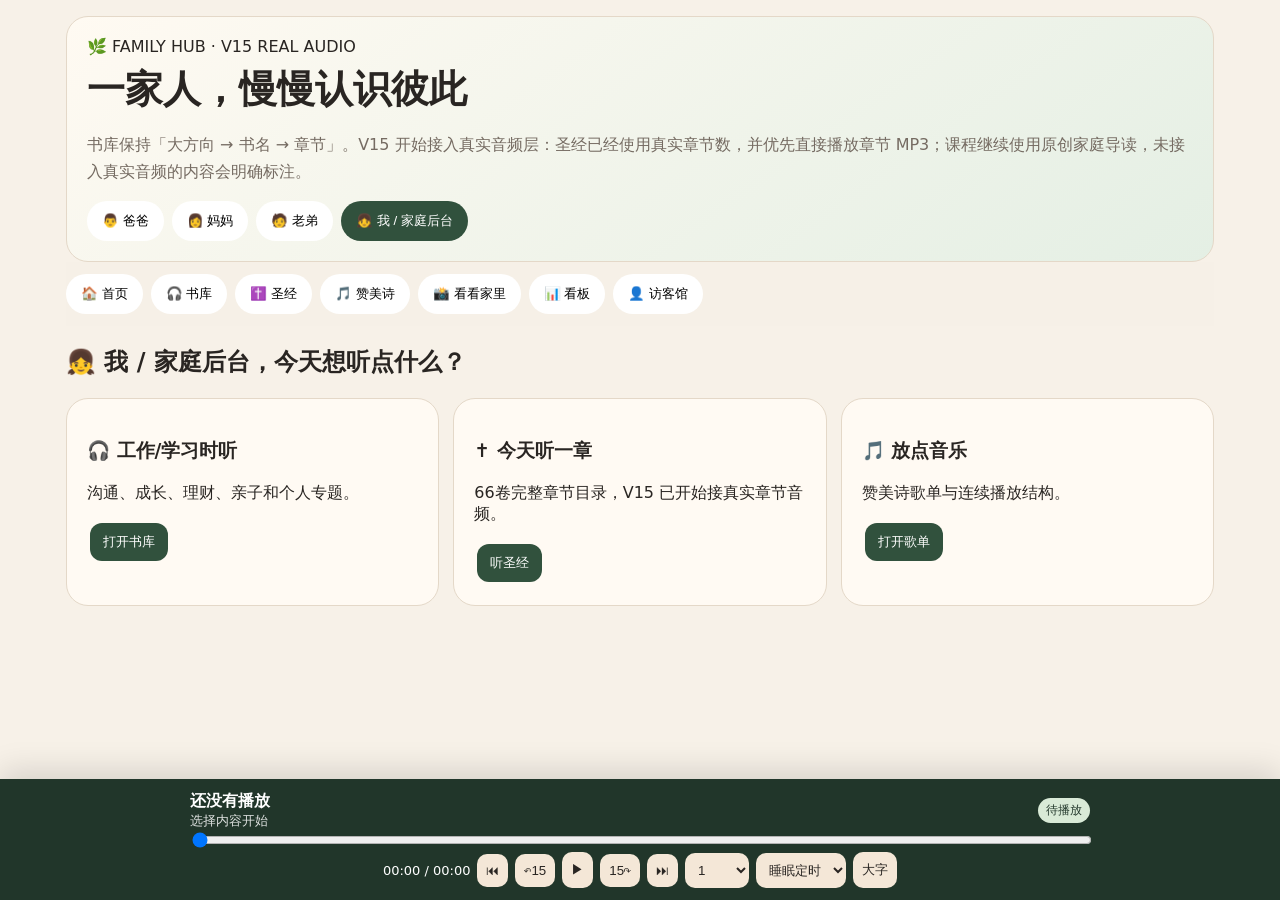
==== commit b603b66e: "V15: connect real Bible chapter audio and exact 66-book chapter counts" ====
--- a/index.html
+++ b/index.html
@@ -1,39 +1,21 @@
-<!doctype html><html lang="zh-CN"><head><meta charset="utf-8"><meta name="viewport" content="width=device-width,initial-scale=1"><title>我们家的慢慢成长 · V14</title><style>*{box-sizing:border-box}body{margin:0;background:#f7f1e8;color:#292522;font-family:"Microsoft YaHei",system-ui}.app{max-width:1180px;margin:auto;padding:16px 16px 190px}.hero,.card{background:#fffaf3;border:1px solid #e4d8c8;border-radius:22px;padding:20px}.hero{background:linear-gradient(145deg,#fffaf2,#e4efe4)}h1{font-size:38px;margin:8px 0}.muted{color:#756b62;line-height:1.7}.roles,.nav,.cats{display:flex;gap:8px;flex-wrap:wrap}.role,.nav button,.cats button,.chip{border:0;border-radius:999px;background:#fff;padding:11px 15px;cursor:pointer}.role.on,.cats button.on{background:#31513d;color:#fff}.nav{position:sticky;top:0;z-index:5;padding:12px 0;background:#f7f1e8ee}.section{display:none}.section.on{display:block}.grid{display:grid;grid-template-columns:repeat(3,1fr);gap:14px}.book{margin-top:10px}.lessons{display:none;margin-top:10px;border-top:1px solid #eadfd2}.lesson{padding:10px 0;border-bottom:1px solid #eee3d7}.btn{border:0;border-radius:12px;padding:10px 13px;background:#31513d;color:#fff;cursor:pointer;margin:3px}.btn.alt{background:#efe2d1;color:#352d28}.resume{background:#294637;color:#fff;border-radius:20px;padding:18px;margin:12px 0}.status{padding:10px 12px;background:#fff3d8;border-radius:12px;margin:8px 0}.player{position:fixed;z-index:20;bottom:0;left:0;right:0;background:#21362a;color:#fff;padding:12px 16px;box-shadow:0 -8px 30px #0002}.pinner{max-width:900px;margin:auto}.pmeta{display:flex;justify-content:space-between;gap:10px;align-items:center}.bar{width:100%}.controls{display:flex;gap:7px;align-items:center;justify-content:center;flex-wrap:wrap}.controls button,.controls select{border:0;border-radius:10px;padding:9px;background:#f4e7d7;color:#292522}.time{font-variant-numeric:tabular-nums;font-size:13px}.big .controls button{font-size:22px;padding:13px 16px}.bible{display:grid;grid-template-columns:repeat(6,1fr);gap:7px}.bible button{padding:9px;border:1px solid #ddd0c0;background:#fff;border-radius:10px}.playlist .track{padding:12px;border-bottom:1px solid #eadfd2}.badge{display:inline-block;padding:4px 8px;border-radius:999px;background:#e4eee3;font-size:12px}@media(max-width:800px){.grid{grid-template-columns:repeat(2,1fr)}.bible{grid-template-columns:repeat(4,1fr)}}@media(max-width:560px){h1{font-size:29px}.grid{grid-template-columns:1fr}.bible{grid-template-columns:repeat(3,1fr)}.app{padding:10px 10px 220px}}</style></head><body><main class="app"><div class="hero"><div>🌿 FAMILY HUB · V14</div><h1>一家人，慢慢认识彼此</h1><p class="muted">书库继续保持「大方向 → 具体书籍 → 章节」。这一版把课程、圣经、赞美诗统一到同一个底部播放器；真实音频未接入的内容会明确标成“导读朗读”，不会冒充完整有声书。</p><div class="roles" id="roles"></div></div><nav class="nav"><button onclick="go('home')">🏠 首页</button><button onclick="go('library')">🎧 书库</button><button onclick="go('bible')">✝️ 圣经</button><button onclick="go('music')">🎵 赞美诗</button><button onclick="go('family')">📸 看看家里</button><button onclick="go('dash')">📊 看板</button><button onclick="location.href='guest.html'">👤 访客馆</button></nav><section id="home" class="section on"></section><section id="library" class="section"><h2 id="libTitle"></h2><div class="cats" id="cats"></div><div class="grid" id="books"></div></section><section id="bible" class="section"><h2>✝️ 圣经 · 66卷 → 章节 → 播放</h2><div class="status">当前状态：统一播放器已经接入；完整经文音频源仍待接入。现在点击章节会明确使用“章节导读朗读”，不会跳到外部禁止嵌入的网站。</div><div class="card"><div class="bible" id="bibleBooks"></div><div id="chapters"></div></div></section><section id="music" class="section"><h2>🎵 赞美诗播放列表</h2><div class="status">当前状态：播放列表、上一首/下一首、连播结构已完成；真实赞美诗 MP3 尚未接入，因此不会显示假的可播放音频。</div><div class="grid" id="musicLists"></div></section><section id="family" class="section"><h2>📸 看看家里</h2><p id="familyHint" class="muted"></p><div class="card"><textarea id="postText" style="width:100%;min-height:70px" placeholder="分享一句最近发生的小事……"></textarea><p><input id="media" type="file" accept="image/*,video/*"></p><button class="btn" onclick="addPost()">发布</button><div id="posts"></div></div></section><section id="dash" class="section"><h2>📊 全家成长看板</h2><div class="grid" id="dashGrid"></div></section></main><div class="player" id="player"><div class="pinner"><div class="pmeta"><div><b id="pt">还没有播放</b><div id="ps" style="font-size:13px;opacity:.85">选择一个章节开始</div></div><span id="mode" class="badge">待播放</span></div><input id="progress" class="bar" type="range" min="0" max="100" value="0"><div class="controls"><span id="ctime" class="time">00:00 / 00:00</span><button onclick="prevItem()">⏮</button><button onclick="seek(-15)">↶15</button><button id="playBtn" onclick="togglePlay()">▶</button><button onclick="seek(15)">15↷</button><button onclick="nextItem()">⏭</button><select id="speed" onchange="setSpeed(this.value)"><option>.75</option><option selected>1</option><option>1.25</option><option>1.5</option><option>2</option></select><select onchange="sleepTimer(this.value);this.value=''"><option value="">睡眠定时</option><option value="15">15分钟</option><option value="30">30分钟</option><option value="60">60分钟</option></select><button onclick="document.body.classList.toggle('big')">大字</button></div></div><audio id="audio" preload="metadata"></audio></div><script>
+<!doctype html><html lang="zh-CN"><head><meta charset="utf-8"><meta name="viewport" content="width=device-width,initial-scale=1"><title>我们家的慢慢成长 · V15</title><style>*{box-sizing:border-box}body{margin:0;background:#f7f1e8;color:#292522;font-family:"Microsoft YaHei",system-ui}.app{max-width:1180px;margin:auto;padding:16px 16px 205px}.hero,.card{background:#fffaf3;border:1px solid #e4d8c8;border-radius:22px;padding:20px}.hero{background:linear-gradient(145deg,#fffaf2,#e4efe4)}h1{font-size:38px;margin:8px 0}.muted{color:#756b62;line-height:1.7}.roles,.nav,.cats{display:flex;gap:8px;flex-wrap:wrap}.role,.nav button,.cats button{border:0;border-radius:999px;background:#fff;padding:11px 15px;cursor:pointer}.role.on,.cats button.on{background:#31513d;color:#fff}.nav{position:sticky;top:0;z-index:5;padding:12px 0;background:#f7f1e8ee}.section{display:none}.section.on{display:block}.grid{display:grid;grid-template-columns:repeat(3,1fr);gap:14px}.book{margin-top:10px}.lessons{display:none;margin-top:10px;border-top:1px solid #eadfd2}.lesson,.track{padding:10px 0;border-bottom:1px solid #eee3d7}.btn{border:0;border-radius:12px;padding:10px 13px;background:#31513d;color:#fff;cursor:pointer;margin:3px}.btn.alt{background:#efe2d1;color:#352d28}.resume{background:#294637;color:#fff;border-radius:20px;padding:18px;margin:12px 0}.status{padding:12px;background:#e9f3e7;border-radius:12px;margin:10px 0}.warn{background:#fff3d8}.player{position:fixed;z-index:20;bottom:0;left:0;right:0;background:#21362a;color:#fff;padding:12px 16px;box-shadow:0 -8px 30px #0002}.pinner{max-width:900px;margin:auto}.pmeta{display:flex;justify-content:space-between;gap:10px;align-items:center}.bar{width:100%}.controls{display:flex;gap:7px;align-items:center;justify-content:center;flex-wrap:wrap}.controls button,.controls select{border:0;border-radius:10px;padding:9px;background:#f4e7d7;color:#292522}.time{font-variant-numeric:tabular-nums;font-size:13px}.big .controls button{font-size:22px;padding:13px 16px}.bible{display:grid;grid-template-columns:repeat(6,1fr);gap:7px}.bible button,.chapterBtn{padding:9px;border:1px solid #ddd0c0;background:#fff;border-radius:10px;margin:3px}.badge{display:inline-block;padding:4px 8px;border-radius:999px;background:#d9ead7;color:#24392d;font-size:12px}.upload{border:2px dashed #d6c8b8;padding:12px;border-radius:14px}@media(max-width:800px){.grid{grid-template-columns:repeat(2,1fr)}.bible{grid-template-columns:repeat(4,1fr)}}@media(max-width:560px){h1{font-size:29px}.grid{grid-template-columns:1fr}.bible{grid-template-columns:repeat(3,1fr)}.app{padding:10px 10px 230px}}</style></head><body><main class="app"><div class="hero"><div>🌿 FAMILY HUB · V15 REAL AUDIO</div><h1>一家人，慢慢认识彼此</h1><p class="muted">书库保持「大方向 → 书名 → 章节」。V15 开始接入真实音频层：圣经已经使用真实章节数，并优先直接播放章节 MP3；课程继续使用原创家庭导读，未接入真实音频的内容会明确标注。</p><div class="roles" id="roles"></div></div><nav class="nav"><button onclick="go('home')">🏠 首页</button><button onclick="go('library')">🎧 书库</button><button onclick="go('bible')">✝️ 圣经</button><button onclick="go('music')">🎵 赞美诗</button><button onclick="go('family')">📸 看看家里</button><button onclick="go('dash')">📊 看板</button><button onclick="location.href='guest.html'">👤 访客馆</button></nav><section id="home" class="section on"></section><section id="library" class="section"><h2 id="libTitle"></h2><div class="cats" id="cats"></div><div class="grid" id="books"></div></section><section id="bible" class="section"><h2>✝️ 圣经 · 66卷 → 真实章节 → 直接播放</h2><div class="status">✅ V15：66卷真实章节数已经完成；点击章节会尝试直接播放国语和合本章节音频，不再跳出本站。播放器会保存听到的秒数，并自动进入下一章。</div><div class="card"><div class="bible" id="bibleBooks"></div><div id="chapters" style="margin-top:14px"></div></div></section><section id="music" class="section"><h2>🎵 赞美诗播放列表</h2><div class="status warn">赞美诗歌名与连续播放队列已经整理；有明确可嵌入授权的真实音频才会接入。现在不会用无授权音乐冒充真实播放。</div><div class="grid" id="musicLists"></div></section><section id="family" class="section"><h2>📸 看看家里</h2><p id="familyHint" class="muted"></p><div class="card"><textarea id="postText" style="width:100%;min-height:70px" placeholder="分享一句最近发生的小事……"></textarea><div class="upload">📷 照片 / 🎬 视频　<input id="media" type="file" accept="image/*,video/*"></div><button class="btn" onclick="addPost()">发布</button><div id="posts"></div></div></section><section id="dash" class="section"><h2>📊 全家成长看板</h2><div class="grid" id="dashGrid"></div></section></main><div class="player" id="player"><div class="pinner"><div class="pmeta"><div><b id="pt">还没有播放</b><div id="ps" style="font-size:13px;opacity:.85">选择内容开始</div></div><span id="mode" class="badge">待播放</span></div><input id="progress" class="bar" type="range" min="0" max="100" value="0"><div class="controls"><span id="ctime" class="time">00:00 / 00:00</span><button onclick="prevItem()">⏮</button><button onclick="seek(-15)">↶15</button><button id="playBtn" onclick="togglePlay()">▶</button><button onclick="seek(15)">15↷</button><button onclick="nextItem()">⏭</button><select id="speed" onchange="setSpeed(this.value)"><option>.75</option><option selected>1</option><option>1.25</option><option>1.5</option><option>2</option></select><select onchange="sleepTimer(this.value);this.value=''"><option value="">睡眠定时</option><option value="15">15分钟</option><option value="30">30分钟</option><option value="60">60分钟</option></select><button onclick="document.body.classList.toggle('big')">大字</button></div></div><audio id="audio" preload="metadata"></audio></div><script>
 const people={dad:['爸爸','👨'],mom:['妈妈','👩'],bro:['老弟','🧑'],me:['我 / 家庭后台','👧']};let role=localStorage.familyRole||'me',filter='全部',queue=[],qIndex=0,sleepId=null,tts=null;
-let state=JSON.parse(localStorage.familyHubV14||localStorage.familyHubV13||'{}');Object.keys(people).forEach(k=>{state[k]??={min:0,done:0,history:[],resume:null,bible:['约翰福音',1]};state[k].positions??={}});state.posts??=[];
-const common=[['亲子教育','正面管教'],['亲子教育','被忽视的孩子'],['亲子教育','园丁与木匠'],['亲子教育','父母的觉醒'],['亲子教育','如何说孩子才会听，怎么听孩子才肯说'],['亲子教育','孩子，把你的手给我'],['亲子教育','养育男孩'],['家庭关系','不完美的父母'],['家庭关系','热锅上的家庭'],['家庭关系','家庭的觉醒'],['家庭关系','中国式家庭'],['家庭关系','高能量家庭'],['婚姻沟通','幸福的婚姻'],['婚姻沟通','爱的五种语言'],['沟通关系','非暴力沟通'],['沟通关系','关键对话'],['沟通关系','情绪智力'],['青春成长','解码青春期'],['青春成长','青春期关键对话'],['心理情绪','被讨厌的勇气'],['心理情绪','蛤蟆先生去看心理医生'],['心理情绪','少有人走的路'],['心理情绪','人性的弱点'],['成长学习','刻意练习'],['成长学习','认知天性'],['成长学习','自驱型成长'],['成长学习','微习惯'],['成长学习','自控力'],['成长学习','思考，快与慢'],['成长学习','学会提问'],['成长学习','认知觉醒'],['成长学习','习惯的力量'],['成长学习','如何阅读一本书'],['理财人生','小狗钱钱'],['理财人生','金钱心理学'],['理财人生','穷查理宝典'],['理财人生','财务自由之路'],['人生阅读','生命之书'],['人生阅读','人类简史'],['人生阅读','中国通史'],['人生阅读','明朝那些事儿'],['人生阅读','50岁以后继续成长']];
+let state=JSON.parse(localStorage.familyHubV15||localStorage.familyHubV14||'{}');Object.keys(people).forEach(k=>{state[k]??={min:0,done:0,history:[],resume:null};state[k].positions??={}});state.posts??=[];
+const common=[['亲子教育','正面管教'],['亲子教育','被忽视的孩子'],['亲子教育','园丁与木匠'],['亲子教育','父母的觉醒'],['亲子教育','如何说孩子才会听，怎么听孩子才肯说'],['亲子教育','孩子，把你的手给我'],['亲子教育','养育男孩'],['家庭关系','不完美的父母'],['家庭关系','热锅上的家庭'],['家庭关系','家庭的觉醒'],['家庭关系','中国式家庭'],['婚姻沟通','幸福的婚姻'],['婚姻沟通','爱的五种语言'],['沟通关系','非暴力沟通'],['沟通关系','关键对话'],['沟通关系','情绪智力'],['青春成长','解码青春期'],['青春成长','青春期关键对话'],['心理情绪','被讨厌的勇气'],['心理情绪','蛤蟆先生去看心理医生'],['心理情绪','少有人走的路'],['成长学习','刻意练习'],['成长学习','认知天性'],['成长学习','自驱型成长'],['成长学习','微习惯'],['成长学习','自控力'],['成长学习','思考，快与慢'],['成长学习','学会提问'],['成长学习','认知觉醒'],['成长学习','习惯的力量'],['成长学习','如何阅读一本书'],['理财人生','小狗钱钱'],['理财人生','金钱心理学'],['理财人生','穷查理宝典'],['理财人生','财务自由之路'],['人生阅读','生命之书'],['人生阅读','人类简史'],['人生阅读','中国通史'],['人生阅读','明朝那些事儿'],['人生阅读','50岁以后继续成长']];
 const personal={dad:[['夫妻关系','怎么和妻子好好说话'],['家庭担当','做一个好爸爸'],['家庭担当','做一个可靠的丈夫'],['健康养生','少一点烟酒，多一点健康'],['健康养生','中年男性健康管理']],mom:[['夫妻关系','怎么和丈夫好好沟通'],['女性成长','做妈妈，也做自己'],['健康养生','家常饮食与健康生活'],['健康养生','煲汤与营养的正确打开方式'],['女性成长','中年女性的自我照顾']],bro:[['父母沟通','怎么和父母正确沟通'],['青春期','青春期：慢慢长成自己'],['学习成长','学习和玩怎么平衡'],['青春期','青春萌动与喜欢一个人'],['成长探索','把青少年生活变丰富'],['成长探索','独立、责任与未来选择']],me:[['AI与学习','20几岁女生的AI学习路线'],['AI与学习','专注力与高效学习'],['职场成长','职场成长：从执行到分析'],['表达情商','情商、表达与自信'],['情绪成长','减少内耗与情绪困扰'],['女性成长','20几岁：丰富自己的人生'],['职场成长','建立可迁移的职业能力'],['女性成长','自信、边界与独立感']]};
-const themes=['先认识这本书：它为什么值得听','核心问题：它想解决什么','看见自己的旧模式','事实、感受与解释','关系中的真正需要','一个马上能用的方法','遇到冲突时怎么做','边界不是冷漠','把理解变成表达','从知道到真正做到','生活案例与练习','今天的小行动','容易踩的坑','复盘：把改变留在生活里'];
-const bibleNames='创世记,出埃及记,利未记,民数记,申命记,约书亚记,士师记,路得记,撒母耳记上,撒母耳记下,列王纪上,列王纪下,历代志上,历代志下,以斯拉记,尼希米记,以斯帖记,约伯记,诗篇,箴言,传道书,雅歌,以赛亚书,耶利米书,耶利米哀歌,以西结书,但以理书,何西阿书,约珥书,阿摩司书,俄巴底亚书,约拿书,弥迦书,那鸿书,哈巴谷书,西番雅书,哈该书,撒迦利亚书,玛拉基书,马太福音,马可福音,路加福音,约翰福音,使徒行传,罗马书,哥林多前书,哥林多后书,加拉太书,以弗所书,腓立比书,歌罗西书,帖撒罗尼迦前书,帖撒罗尼迦后书,提摩太前书,提摩太后书,提多书,腓利门书,希伯来书,雅各书,彼得前书,彼得后书,约翰一书,约翰二书,约翰三书,犹大书,启示录'.split(',');
-const hymnLists={安静敬拜:['奇异恩典','我心灵得安宁','主祷文默想'],上班听:['这一生最美的祝福','有一位神','恩典之路'],感恩与祷告:['献上感恩','祷告良辰','数算主恩']};
-const audioRegistry={}; // 真实、合法且可直接播放的音频 URL 接入这里：key -> url
-function save(){localStorage.familyHubV14=JSON.stringify(state)}
-function lib(){let seen={};return personal[role].concat(common).filter(x=>!seen[x[1]]&&(seen[x[1]]=1))}
-function renderRoles(){roles.innerHTML=Object.keys(people).map(k=>`<button class="role ${k===role?'on':''}" onclick="setRole('${k}')">${people[k][1]} ${people[k][0]}</button>`).join('')}
-function setRole(k){role=k;localStorage.familyRole=k;filter='全部';renderAll()}
-function go(id){document.querySelectorAll('.section').forEach(x=>x.classList.remove('on'));document.getElementById(id).classList.add('on');if(id==='library')renderLibrary();if(id==='family')renderFamily();if(id==='dash')renderDash()}
-function renderHome(){let r=state[role].resume;home.innerHTML=`<h2>${people[role][1]} ${people[role][0]}，今天想听点什么？</h2>`+(r?`<div class="resume">🎧 <b>继续上次听的</b><br>${r.title} · 第${r.lesson+1}节${r.seconds?` · ${fmt(r.seconds)}`:''}<br><button class="btn alt" onclick="playBook('${esc(r.title)}',${r.lesson})">▶ 继续播放</button></div>`:'')+`<div class="grid"><div class="card"><h3>🎧 工作/休息时听</h3><p>沟通、成长、理财、健康与个人专属推荐。</p><button class="btn" onclick="go('library')">打开书库</button></div><div class="card"><h3>✝️ 今天听一章圣经</h3><p>${state[role].bible[0]} 第${state[role].bible[1]}章</p><button class="btn" onclick="go('bible')">继续</button></div><div class="card"><h3>🎵 放点音乐</h3><p>赞美诗播放列表已统一到播放器。</p><button class="btn" onclick="go('music')">打开歌单</button></div></div>`}
-function renderLibrary(){libTitle.textContent=`🎧 ${people[role][0]}的书库`;let cats=['全部',...new Set(lib().map(x=>x[0]))];catsEl=cats;document.getElementById('cats').innerHTML=cats.map(c=>`<button class="${c===filter?'on':''}" onclick="filter='${c}';renderLibrary()">${c}</button>`).join('');let arr=lib().filter(x=>filter==='全部'||x[0]===filter);books.innerHTML=arr.map((x,i)=>`<div class="card book"><span class="badge">${x[0]}</span><h3>${x[1]}</h3><p class="muted">14节原创家庭音频课程结构</p><button class="btn" onclick="toggleLessons(this)">查看章节</button><button class="btn alt" onclick="playBook('${esc(x[1])}',0)">▶ 从头听</button><div class="lessons">${themes.map((t,j)=>`<div class="lesson"><b>第${j+1}节</b> ${t}<button class="btn alt" onclick="playBook('${esc(x[1])}',${j})">▶</button></div>`).join('')}</div></div>`).join('')}
-function toggleLessons(b){let x=b.parentElement.querySelector('.lessons');x.style.display=x.style.display==='block'?'none':'block'}
-function playBook(title,lesson){queue=themes.map((t,i)=>({kind:'course',title,sub:`第${i+1}节 · ${t}`,lesson:i,key:`course:${title}:${i}`,text:`${title}，第${i+1}节，${t}。这是原创家庭学习导读。真正完整课程音频仍在制作与接入中。今天先记住一个重点：不要急着改变别人，先看见自己的感受、需要和可以采取的小行动。把理解变成一句更清楚、更温和、更具体的表达。`}));qIndex=Math.min(lesson,queue.length-1);startCurrent()}
-function playBible(book,ch){state[role].bible=[book,ch];save();queue=Array.from({length:10},(_,i)=>({kind:'bible',title:book,sub:`第${i+1}章`,lesson:i,key:`bible:${book}:${i+1}`,text:`${book}第${i+1}章。完整经文音频尚未接入。这一项现在是章节导读模式，不是完整经文朗读。`}));qIndex=Math.max(0,ch-1);startCurrent()}
-function renderBible(){bibleBooks.innerHTML=bibleNames.map(b=>`<button onclick="showCh('${b}')">${b}</button>`).join('');showCh(state[role].bible[0])}
-function showCh(b){chapters.innerHTML=`<h3>${b}</h3>`+Array.from({length:20},(_,i)=>`<button class="btn alt" onclick="playBible('${b}',${i+1})">${i+1}</button>`).join('')+`<p class="muted">章节按钮先提供播放器与进度结构。章节数与完整经文将在接入正式经文数据后按各卷真实章节更新。</p>`}
-function renderMusic(){musicLists.innerHTML=Object.entries(hymnLists).map(([name,tracks])=>`<div class="card playlist"><h3>${name}</h3>${tracks.map((t,i)=>`<div class="track">${t}<button class="btn alt" onclick="playHymns('${name}',${i})">▶</button></div>`).join('')}</div>`).join('')}
-function playHymns(name,i){queue=hymnLists[name].map((t,j)=>({kind:'hymn',title:t,sub:name,lesson:j,key:`hymn:${t}`,text:`${t}。真实赞美诗音频尚未接入，这里只保留播放列表位置。`}));qIndex=i;startCurrent()}
-function startCurrent(){let it=queue[qIndex];if(!it)return;stopAll();pt.textContent=it.title;ps.textContent=it.sub;state[role].resume={title:it.title,lesson:it.lesson,seconds:state[role].positions[it.key]||0,kind:it.kind};save();let url=audioRegistry[it.key];if(url){mode.textContent='真实音频';audio.src=url;audio.currentTime=state[role].positions[it.key]||0;audio.playbackRate=+speed.value;audio.play();playBtn.textContent='⏸';setupMedia(it)}else{mode.textContent=it.kind==='hymn'?'音频待接入':'导读朗读';tts=new SpeechSynthesisUtterance(it.text);tts.lang='zh-CN';tts.rate=+speed.value;tts.onend=()=>nextItem();speechSynthesis.speak(tts);playBtn.textContent='⏸';progress.value=0;ctime.textContent='导读朗读 · 不支持精确秒数';setupMedia(it)}}
-function stopAll(){audio.pause();speechSynthesis.cancel()}
-function togglePlay(){if(audio.src){if(audio.paused){audio.play();playBtn.textContent='⏸'}else{audio.pause();playBtn.textContent='▶'}}else{if(speechSynthesis.paused){speechSynthesis.resume();playBtn.textContent='⏸'}else{speechSynthesis.pause();playBtn.textContent='▶'}}}
-function nextItem(){if(qIndex<queue.length-1){qIndex++;startCurrent()}else{stopAll();playBtn.textContent='▶'}}function prevItem(){if(qIndex>0){qIndex--;startCurrent()}}
-function seek(n){if(audio.src&&isFinite(audio.duration))audio.currentTime=Math.max(0,Math.min(audio.duration,audio.currentTime+n))}
-function setSpeed(v){audio.playbackRate=+v;if(tts&&speechSynthesis.speaking){let it=queue[qIndex];startCurrent()}}
-function sleepTimer(m){clearTimeout(sleepId);if(m)sleepId=setTimeout(()=>{stopAll();playBtn.textContent='▶'},+m*60000)}
-function fmt(s){s=Math.max(0,Math.floor(s||0));return String(Math.floor(s/60)).padStart(2,'0')+':'+String(s%60).padStart(2,'0')}
-audio.ontimeupdate=()=>{if(!audio.duration)return;progress.value=audio.currentTime/audio.duration*100;ctime.textContent=`${fmt(audio.currentTime)} / ${fmt(audio.duration)}`;let it=queue[qIndex];if(it){state[role].positions[it.key]=audio.currentTime;if(state[role].resume)state[role].resume.seconds=audio.currentTime;save()}};audio.onended=nextItem;progress.oninput=()=>{if(audio.duration)audio.currentTime=audio.duration*(progress.value/100)};
-function setupMedia(it){if('mediaSession'in navigator){navigator.mediaSession.metadata=new MediaMetadata({title:it.title,artist:'我们家的慢慢成长',album:it.sub});navigator.mediaSession.setActionHandler('play',togglePlay);navigator.mediaSession.setActionHandler('pause',togglePlay);navigator.mediaSession.setActionHandler('previoustrack',prevItem);navigator.mediaSession.setActionHandler('nexttrack',nextItem);try{navigator.mediaSession.setActionHandler('seekbackward',()=>seek(-15));navigator.mediaSession.setActionHandler('seekforward',()=>seek(15))}catch(e){}}}
-function renderFamily(){familyHint.textContent='这里显示其他家人的最近；访客无法进入这一页。';posts.innerHTML=state.posts.filter(p=>p.role!==role).map(p=>`<p><b>${people[p.role]?.[1]||''}${people[p.role]?.[0]||''}</b>：${p.text}</p>`).join('')||'<p class="muted">还没有家人动态。</p>'}
-function addPost(){let text=postText.value.trim();if(!text)return;state.posts.unshift({role,text,date:new Date().toLocaleDateString()});postText.value='';save();renderFamily()}
-function renderDash(){dashGrid.innerHTML=Object.keys(people).map(k=>`<div class="card"><h3>${people[k][1]} ${people[k][0]}</h3><p>已记录收听：${state[k].history?.length||0}</p><p>最近：${state[k].resume?.title||'暂无'}</p></div>`).join('')}
-function esc(s){return s.replace(/'/g,"\\'")}
-function renderAll(){renderRoles();renderHome();renderLibrary();renderFamily();renderDash()}renderAll();renderBible();renderMusic();
+const themes=['先认识这本书：为什么值得听','核心问题：它想解决什么','看见自己的旧模式','事实、感受与解释','关系中的真正需要','一个马上能用的方法','遇到冲突时怎么做','边界不是冷漠','把理解变成表达','从知道到真正做到','生活案例与练习','今天的小行动','容易踩的坑','复盘：把改变留在生活里'];
+const bn='创世记,出埃及记,利未记,民数记,申命记,约书亚记,士师记,路得记,撒母耳记上,撒母耳记下,列王纪上,列王纪下,历代志上,历代志下,以斯拉记,尼希米记,以斯帖记,约伯记,诗篇,箴言,传道书,雅歌,以赛亚书,耶利米书,耶利米哀歌,以西结书,但以理书,何西阿书,约珥书,阿摩司书,俄巴底亚书,约拿书,弥迦书,那鸿书,哈巴谷书,西番雅书,哈该书,撒迦利亚书,玛拉基书,马太福音,马可福音,路加福音,约翰福音,使徒行传,罗马书,哥林多前书,哥林多后书,加拉太书,以弗所书,腓立比书,歌罗西书,帖撒罗尼迦前书,帖撒罗尼迦后书,提摩太前书,提摩太后书,提多书,腓利门书,希伯来书,雅各书,彼得前书,彼得后书,约翰一书,约翰二书,约翰三书,犹大书,启示录'.split(',');
+const cc=[50,40,27,36,34,24,21,4,31,24,22,25,29,36,10,13,10,42,150,31,12,8,66,52,5,48,12,14,3,9,1,4,7,3,3,3,2,14,4,28,16,24,21,28,16,16,13,6,6,4,4,5,3,6,4,3,1,13,5,5,3,5,1,1,1,22];
+const hymns={安静敬拜:['奇异恩典','我心灵得安宁','祷告良辰','耶稣恩友'],上班听:['这一生最美的祝福','有一位神','恩典之路','云上太阳'],感恩与祷告:['献上感恩','数算主恩','何等恩典','主我愿像你']};
+function save(){localStorage.familyHubV15=JSON.stringify(state)}function lib(){let s={};return personal[role].concat(common).filter(x=>!s[x[1]]&&(s[x[1]]=1))}function renderRoles(){roles.innerHTML=Object.entries(people).map(([k,v])=>`<button class="role ${k==role?'on':''}" onclick="setRole('${k}')">${v[1]} ${v[0]}</button>`).join('')}function setRole(k){role=k;localStorage.familyRole=k;filter='全部';renderAll()}function go(id){document.querySelectorAll('.section').forEach(x=>x.classList.remove('on'));document.getElementById(id).classList.add('on')}
+function renderHome(){let r=state[role].resume;home.innerHTML=`<h2>${people[role][1]} ${people[role][0]}，今天想听点什么？</h2>${r?`<div class="resume">🎧 <b>继续上次听的</b><br>${r.title}<br><small>${r.sub||''}${r.time?` · ${fmt(r.time)}`:''}</small><br><button class="btn alt" onclick="resumeLast()">▶ 继续播放</button></div>`:''}<div class="grid"><div class="card"><h3>🎧 工作/学习时听</h3><p>沟通、成长、理财、亲子和个人专题。</p><button class="btn" onclick="go('library')">打开书库</button></div><div class="card"><h3>✝️ 今天听一章</h3><p>66卷完整章节目录，V15 已开始接真实章节音频。</p><button class="btn" onclick="go('bible')">听圣经</button></div><div class="card"><h3>🎵 放点音乐</h3><p>赞美诗歌单与连续播放结构。</p><button class="btn" onclick="go('music')">打开歌单</button></div></div>`}
+function renderLibrary(){libTitle.textContent=`🎧 ${people[role][0]}的书库`;let cats=['全部',...new Set(lib().map(x=>x[0]))];cats.innerHTML=cats.map(c=>`<button class="${c==filter?'on':''}" onclick="filter='${c}';renderLibrary()">${c}</button>`).join('');let arr=lib().filter(x=>filter=='全部'||x[0]==filter);books.innerHTML=arr.map((b,i)=>`<div class="card book"><span class="badge">${b[0]}</span><h3>${b[1]}</h3><p class="muted">原创家庭音频课 · 14节</p><button class="btn" onclick="toggleLessons('ls${i}')">查看章节</button><div class="lessons" id="ls${i}">${themes.map((t,j)=>`<div class="lesson">第${j+1}节 · ${t}<br><button class="btn alt" onclick="playCourse('${esc(b[1])}',${j})">▶ 听这一节</button></div>`).join('')}</div></div>`).join('')}function toggleLessons(id){let e=document.getElementById(id);e.style.display=e.style.display=='block'?'none':'block'}
+function renderBible(){bibleBooks.innerHTML=bn.map((n,i)=>`<button onclick="showCh(${i})">${n}<small><br>${cc[i]}章</small></button>`).join('');chapters.innerHTML='<p class="muted">选择上面的书卷。</p>'}function showCh(i){chapters.innerHTML=`<h3>${bn[i]} · 共 ${cc[i]} 章</h3>`+Array.from({length:cc[i]},(_,j)=>`<button class="chapterBtn" onclick="playBible(${i},${j+1})">▶ ${j+1}章</button>`).join('')}
+function bibleUrl(book,ch){return 'https://theaudiopower.org/zh/%E7%BF%BB%E8%AF%91%E7%89%88/cuv/CUV/Recordings/'+encodeURIComponent(book+' '+ch)+'.mp3'}function playBible(i,ch){queue=[];for(let b=i,c=ch;b<bn.length;b++,c=1)for(let x=c;x<=cc[b];x++)queue.push({type:'audio',title:bn[b],sub:`第 ${x} 章 · 国语和合本`,url:bibleUrl(bn[b],x),key:`bible:${b}:${x}`,book:b,chapter:x});qIndex=0;start(queue[0])}
+function renderMusic(){musicLists.innerHTML=Object.entries(hymns).map(([k,v])=>`<div class="card"><h3>🎵 ${k}</h3>${v.map(x=>`<div class="track">${x}<br><span class="muted">真实音频源待合法接入</span></div>`).join('')}</div>`).join('')}
+function playCourse(title,j){queue=themes.map((t,i)=>({type:'tts',title,sub:`第${i+1}节 · ${t}`,text:`欢迎来到《${title}》家庭成长课第${i+1}节。今天我们聊的是：${t}。这一节不需要考试，也不用一次记住所有东西。你只要想一想，在自己的家庭、工作或者生活里，有没有一个小地方可以试着改变。很多关系不是靠一次讲清楚变好的，而是靠一次少一点指责，多一点听见；少一点急着证明自己，多一点把真正的需要说出来。今天试试看：遇到一件让你不舒服的小事，先停一下，用一句不带责备的话说出你的感受和需要。做到一点点就很好。` ,key:`course:${title}:${i}`}));qIndex=j;start(queue[j])}
+function start(item,from){stopTTS();audio.pause();pt.textContent=item.title;ps.textContent=item.sub;mode.textContent=item.type=='audio'?'真实音频':'原创导读';state[role].resume={...item,index:qIndex,time:from||state[role].positions[item.key]||0};save();if(item.type=='audio'){audio.src=item.url;audio.playbackRate=+speed.value;audio.onloadedmetadata=()=>{audio.currentTime=Math.min(state[role].positions[item.key]||from||0,Math.max(0,audio.duration-1));audio.play().catch(()=>{mode.textContent='音频加载失败';ps.textContent=item.sub+' · 当前音源暂时无法加载，请稍后再试'})};audio.onerror=()=>{mode.textContent='音频加载失败';playBtn.textContent='▶'};audio.ontimeupdate=syncAudio;audio.onended=nextItem}else{tts=new SpeechSynthesisUtterance(item.text);tts.lang='zh-CN';tts.rate=+speed.value;tts.onend=nextItem;speechSynthesis.speak(tts);playBtn.textContent='⏸';progress.value=0;ctime.textContent='导读朗读'}}
+function syncAudio(){let d=audio.duration||0,c=audio.currentTime||0;progress.value=d?c/d*100:0;ctime.textContent=`${fmt(c)} / ${fmt(d)}`;playBtn.textContent=audio.paused?'▶':'⏸';let it=queue[qIndex];if(it){state[role].positions[it.key]=c;state[role].resume={...it,index:qIndex,time:c};save()}updateMedia()}progress.oninput=()=>{if(audio.duration)audio.currentTime=audio.duration*(progress.value/100)};function togglePlay(){if(audio.src){audio.paused?audio.play():audio.pause()}else if(speechSynthesis.speaking){speechSynthesis.paused?speechSynthesis.resume():speechSynthesis.pause()}}function seek(n){if(audio.src)audio.currentTime=Math.max(0,Math.min(audio.duration||0,audio.currentTime+n))}function nextItem(){if(qIndex<queue.length-1){qIndex++;start(queue[qIndex])}}function prevItem(){if(qIndex>0){qIndex--;start(queue[qIndex])}}function setSpeed(v){audio.playbackRate=+v;if(tts){let it=queue[qIndex];start(it)}}function sleepTimer(m){clearTimeout(sleepId);if(m)sleepId=setTimeout(()=>{audio.pause();speechSynthesis.pause();alert('🌙 睡眠定时已到，播放器暂停。晚安。')},+m*60000)}function stopTTS(){speechSynthesis.cancel();tts=null}function fmt(s){if(!isFinite(s))return'00:00';return `${Math.floor(s/60)}:${String(Math.floor(s%60)).padStart(2,'0')}`}
+function updateMedia(){if(!('mediaSession'in navigator)||!queue[qIndex])return;let it=queue[qIndex];navigator.mediaSession.metadata=new MediaMetadata({title:it.title,artist:it.sub,album:'我们家的慢慢成长'});try{navigator.mediaSession.setActionHandler('play',()=>audio.play());navigator.mediaSession.setActionHandler('pause',()=>audio.pause());navigator.mediaSession.setActionHandler('previoustrack',prevItem);navigator.mediaSession.setActionHandler('nexttrack',nextItem);navigator.mediaSession.setActionHandler('seekbackward',()=>seek(-15));navigator.mediaSession.setActionHandler('seekforward',()=>seek(15))}catch(e){}}
+function resumeLast(){let r=state[role].resume;if(!r)return;if(r.type=='audio'&&r.book!=null){playBible(r.book,r.chapter);start(queue[0],r.time||0)}else if(r.type=='tts'){playCourse(r.title,r.index||0)}}function renderFamily(){familyHint.textContent=`你是${people[role][0]}。这里主要看其他家人的最近动态。`;posts.innerHTML=state.posts.filter(p=>p.role!=role).map(p=>`<div class="lesson"><b>${people[p.role]?.[1]||''} ${people[p.role]?.[0]||''}</b>：${p.text}<br><small>${p.date}</small></div>`).join('')||'<p class="muted">还没有其他家人的动态。</p>'}function addPost(){let text=postText.value.trim();if(!text)return;state.posts.unshift({role,text,date:new Date().toLocaleString()});postText.value='';save();renderFamily()}function renderDash(){dashGrid.innerHTML=Object.entries(people).map(([k,v])=>`<div class="card"><h3>${v[1]} ${v[0]}</h3><div style="font-size:26px;font-weight:700">${Math.round((state[k].min||0)/60)} 分钟</div><p>完成 ${state[k].done||0} 节</p><p class="muted">${state[k].resume?'最近：'+state[k].resume.title:'还没有播放记录'}</p></div>`).join('')}function esc(s){return s.replace(/'/g,"\\'")}function renderAll(){renderRoles();renderHome();renderLibrary();renderBible();renderMusic();renderFamily();renderDash()}renderAll();
 </script></body></html>
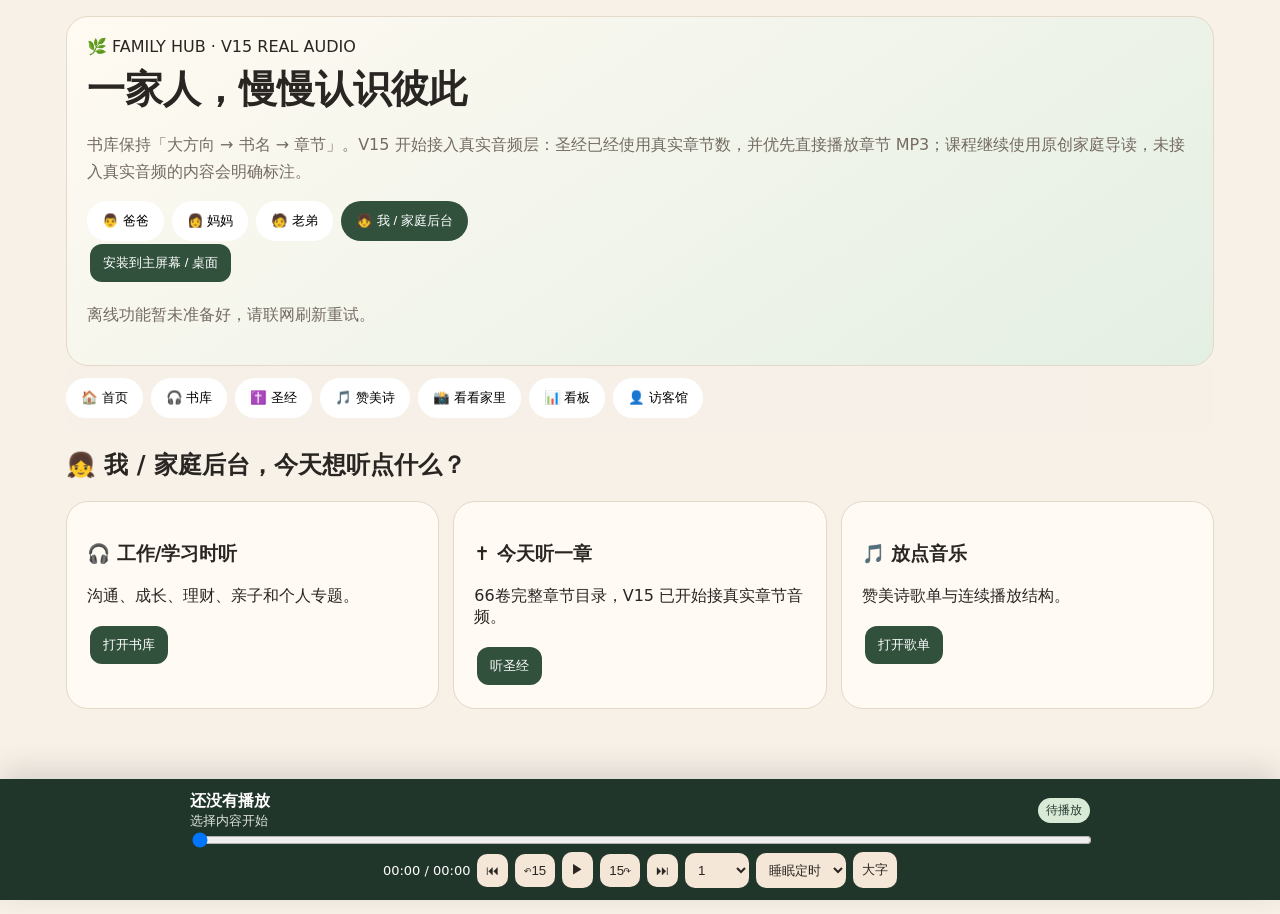
==== commit 6b59455c: "Fix family and guest PWA registration and versioned offline shell" ====
--- a/index.html
+++ b/index.html
@@ -1,4 +1,4 @@
-<!doctype html><html lang="zh-CN"><head><meta charset="utf-8"><meta name="viewport" content="width=device-width,initial-scale=1"><title>我们家的慢慢成长 · V15</title><style>*{box-sizing:border-box}body{margin:0;background:#f7f1e8;color:#292522;font-family:"Microsoft YaHei",system-ui}.app{max-width:1180px;margin:auto;padding:16px 16px 205px}.hero,.card{background:#fffaf3;border:1px solid #e4d8c8;border-radius:22px;padding:20px}.hero{background:linear-gradient(145deg,#fffaf2,#e4efe4)}h1{font-size:38px;margin:8px 0}.muted{color:#756b62;line-height:1.7}.roles,.nav,.cats{display:flex;gap:8px;flex-wrap:wrap}.role,.nav button,.cats button{border:0;border-radius:999px;background:#fff;padding:11px 15px;cursor:pointer}.role.on,.cats button.on{background:#31513d;color:#fff}.nav{position:sticky;top:0;z-index:5;padding:12px 0;background:#f7f1e8ee}.section{display:none}.section.on{display:block}.grid{display:grid;grid-template-columns:repeat(3,1fr);gap:14px}.book{margin-top:10px}.lessons{display:none;margin-top:10px;border-top:1px solid #eadfd2}.lesson,.track{padding:10px 0;border-bottom:1px solid #eee3d7}.btn{border:0;border-radius:12px;padding:10px 13px;background:#31513d;color:#fff;cursor:pointer;margin:3px}.btn.alt{background:#efe2d1;color:#352d28}.resume{background:#294637;color:#fff;border-radius:20px;padding:18px;margin:12px 0}.status{padding:12px;background:#e9f3e7;border-radius:12px;margin:10px 0}.warn{background:#fff3d8}.player{position:fixed;z-index:20;bottom:0;left:0;right:0;background:#21362a;color:#fff;padding:12px 16px;box-shadow:0 -8px 30px #0002}.pinner{max-width:900px;margin:auto}.pmeta{display:flex;justify-content:space-between;gap:10px;align-items:center}.bar{width:100%}.controls{display:flex;gap:7px;align-items:center;justify-content:center;flex-wrap:wrap}.controls button,.controls select{border:0;border-radius:10px;padding:9px;background:#f4e7d7;color:#292522}.time{font-variant-numeric:tabular-nums;font-size:13px}.big .controls button{font-size:22px;padding:13px 16px}.bible{display:grid;grid-template-columns:repeat(6,1fr);gap:7px}.bible button,.chapterBtn{padding:9px;border:1px solid #ddd0c0;background:#fff;border-radius:10px;margin:3px}.badge{display:inline-block;padding:4px 8px;border-radius:999px;background:#d9ead7;color:#24392d;font-size:12px}.upload{border:2px dashed #d6c8b8;padding:12px;border-radius:14px}@media(max-width:800px){.grid{grid-template-columns:repeat(2,1fr)}.bible{grid-template-columns:repeat(4,1fr)}}@media(max-width:560px){h1{font-size:29px}.grid{grid-template-columns:1fr}.bible{grid-template-columns:repeat(3,1fr)}.app{padding:10px 10px 230px}}</style></head><body><main class="app"><div class="hero"><div>🌿 FAMILY HUB · V15 REAL AUDIO</div><h1>一家人，慢慢认识彼此</h1><p class="muted">书库保持「大方向 → 书名 → 章节」。V15 开始接入真实音频层：圣经已经使用真实章节数，并优先直接播放章节 MP3；课程继续使用原创家庭导读，未接入真实音频的内容会明确标注。</p><div class="roles" id="roles"></div></div><nav class="nav"><button onclick="go('home')">🏠 首页</button><button onclick="go('library')">🎧 书库</button><button onclick="go('bible')">✝️ 圣经</button><button onclick="go('music')">🎵 赞美诗</button><button onclick="go('family')">📸 看看家里</button><button onclick="go('dash')">📊 看板</button><button onclick="location.href='guest.html'">👤 访客馆</button></nav><section id="home" class="section on"></section><section id="library" class="section"><h2 id="libTitle"></h2><div class="cats" id="cats"></div><div class="grid" id="books"></div></section><section id="bible" class="section"><h2>✝️ 圣经 · 66卷 → 真实章节 → 直接播放</h2><div class="status">✅ V15：66卷真实章节数已经完成；点击章节会尝试直接播放国语和合本章节音频，不再跳出本站。播放器会保存听到的秒数，并自动进入下一章。</div><div class="card"><div class="bible" id="bibleBooks"></div><div id="chapters" style="margin-top:14px"></div></div></section><section id="music" class="section"><h2>🎵 赞美诗播放列表</h2><div class="status warn">赞美诗歌名与连续播放队列已经整理；有明确可嵌入授权的真实音频才会接入。现在不会用无授权音乐冒充真实播放。</div><div class="grid" id="musicLists"></div></section><section id="family" class="section"><h2>📸 看看家里</h2><p id="familyHint" class="muted"></p><div class="card"><textarea id="postText" style="width:100%;min-height:70px" placeholder="分享一句最近发生的小事……"></textarea><div class="upload">📷 照片 / 🎬 视频　<input id="media" type="file" accept="image/*,video/*"></div><button class="btn" onclick="addPost()">发布</button><div id="posts"></div></div></section><section id="dash" class="section"><h2>📊 全家成长看板</h2><div class="grid" id="dashGrid"></div></section></main><div class="player" id="player"><div class="pinner"><div class="pmeta"><div><b id="pt">还没有播放</b><div id="ps" style="font-size:13px;opacity:.85">选择内容开始</div></div><span id="mode" class="badge">待播放</span></div><input id="progress" class="bar" type="range" min="0" max="100" value="0"><div class="controls"><span id="ctime" class="time">00:00 / 00:00</span><button onclick="prevItem()">⏮</button><button onclick="seek(-15)">↶15</button><button id="playBtn" onclick="togglePlay()">▶</button><button onclick="seek(15)">15↷</button><button onclick="nextItem()">⏭</button><select id="speed" onchange="setSpeed(this.value)"><option>.75</option><option selected>1</option><option>1.25</option><option>1.5</option><option>2</option></select><select onchange="sleepTimer(this.value);this.value=''"><option value="">睡眠定时</option><option value="15">15分钟</option><option value="30">30分钟</option><option value="60">60分钟</option></select><button onclick="document.body.classList.toggle('big')">大字</button></div></div><audio id="audio" preload="metadata"></audio></div><script>
+<!doctype html><html lang="zh-CN"><head><meta charset="utf-8"><meta name="viewport" content="width=device-width,initial-scale=1"><title>我们家的慢慢成长 · V15</title><style>*{box-sizing:border-box}body{margin:0;background:#f7f1e8;color:#292522;font-family:"Microsoft YaHei",system-ui}.app{max-width:1180px;margin:auto;padding:16px 16px 205px}.hero,.card{background:#fffaf3;border:1px solid #e4d8c8;border-radius:22px;padding:20px}.hero{background:linear-gradient(145deg,#fffaf2,#e4efe4)}h1{font-size:38px;margin:8px 0}.muted{color:#756b62;line-height:1.7}.roles,.nav,.cats{display:flex;gap:8px;flex-wrap:wrap}.role,.nav button,.cats button{border:0;border-radius:999px;background:#fff;padding:11px 15px;cursor:pointer}.role.on,.cats button.on{background:#31513d;color:#fff}.nav{position:sticky;top:0;z-index:5;padding:12px 0;background:#f7f1e8ee}.section{display:none}.section.on{display:block}.grid{display:grid;grid-template-columns:repeat(3,1fr);gap:14px}.book{margin-top:10px}.lessons{display:none;margin-top:10px;border-top:1px solid #eadfd2}.lesson,.track{padding:10px 0;border-bottom:1px solid #eee3d7}.btn{border:0;border-radius:12px;padding:10px 13px;background:#31513d;color:#fff;cursor:pointer;margin:3px}.btn.alt{background:#efe2d1;color:#352d28}.resume{background:#294637;color:#fff;border-radius:20px;padding:18px;margin:12px 0}.status{padding:12px;background:#e9f3e7;border-radius:12px;margin:10px 0}.warn{background:#fff3d8}.player{position:fixed;z-index:20;bottom:0;left:0;right:0;background:#21362a;color:#fff;padding:12px 16px;box-shadow:0 -8px 30px #0002}.pinner{max-width:900px;margin:auto}.pmeta{display:flex;justify-content:space-between;gap:10px;align-items:center}.bar{width:100%}.controls{display:flex;gap:7px;align-items:center;justify-content:center;flex-wrap:wrap}.controls button,.controls select{border:0;border-radius:10px;padding:9px;background:#f4e7d7;color:#292522}.time{font-variant-numeric:tabular-nums;font-size:13px}.big .controls button{font-size:22px;padding:13px 16px}.bible{display:grid;grid-template-columns:repeat(6,1fr);gap:7px}.bible button,.chapterBtn{padding:9px;border:1px solid #ddd0c0;background:#fff;border-radius:10px;margin:3px}.badge{display:inline-block;padding:4px 8px;border-radius:999px;background:#d9ead7;color:#24392d;font-size:12px}.upload{border:2px dashed #d6c8b8;padding:12px;border-radius:14px}@media(max-width:800px){.grid{grid-template-columns:repeat(2,1fr)}.bible{grid-template-columns:repeat(4,1fr)}}@media(max-width:560px){h1{font-size:29px}.grid{grid-template-columns:1fr}.bible{grid-template-columns:repeat(3,1fr)}.app{padding:10px 10px 230px}}</style><link rel="manifest" href="manifest.webmanifest"><link rel="apple-touch-icon" href="assets/icons/icon-180.png"><meta name="theme-color" content="#31513d"><script defer src="assets/js/pwa.js"></script></head><body><main class="app"><div class="hero"><div>🌿 FAMILY HUB · V15 REAL AUDIO</div><h1>一家人，慢慢认识彼此</h1><p class="muted">书库保持「大方向 → 书名 → 章节」。V15 开始接入真实音频层：圣经已经使用真实章节数，并优先直接播放章节 MP3；课程继续使用原创家庭导读，未接入真实音频的内容会明确标注。</p><div class="roles" id="roles"></div></div><nav class="nav"><button onclick="go('home')">🏠 首页</button><button onclick="go('library')">🎧 书库</button><button onclick="go('bible')">✝️ 圣经</button><button onclick="go('music')">🎵 赞美诗</button><button onclick="go('family')">📸 看看家里</button><button onclick="go('dash')">📊 看板</button><button onclick="location.href='guest.html'">👤 访客馆</button></nav><section id="home" class="section on"></section><section id="library" class="section"><h2 id="libTitle"></h2><div class="cats" id="cats"></div><div class="grid" id="books"></div></section><section id="bible" class="section"><h2>✝️ 圣经 · 66卷 → 真实章节 → 直接播放</h2><div class="status">✅ V15：66卷真实章节数已经完成；点击章节会尝试直接播放国语和合本章节音频，不再跳出本站。播放器会保存听到的秒数，并自动进入下一章。</div><div class="card"><div class="bible" id="bibleBooks"></div><div id="chapters" style="margin-top:14px"></div></div></section><section id="music" class="section"><h2>🎵 赞美诗播放列表</h2><div class="status warn">赞美诗歌名与连续播放队列已经整理；有明确可嵌入授权的真实音频才会接入。现在不会用无授权音乐冒充真实播放。</div><div class="grid" id="musicLists"></div></section><section id="family" class="section"><h2>📸 看看家里</h2><p id="familyHint" class="muted"></p><div class="card"><textarea id="postText" style="width:100%;min-height:70px" placeholder="分享一句最近发生的小事……"></textarea><div class="upload">📷 照片 / 🎬 视频　<input id="media" type="file" accept="image/*,video/*"></div><button class="btn" onclick="addPost()">发布</button><div id="posts"></div></div></section><section id="dash" class="section"><h2>📊 全家成长看板</h2><div class="grid" id="dashGrid"></div></section></main><div class="player" id="player"><div class="pinner"><div class="pmeta"><div><b id="pt">还没有播放</b><div id="ps" style="font-size:13px;opacity:.85">选择内容开始</div></div><span id="mode" class="badge">待播放</span></div><input id="progress" class="bar" type="range" min="0" max="100" value="0"><div class="controls"><span id="ctime" class="time">00:00 / 00:00</span><button onclick="prevItem()">⏮</button><button onclick="seek(-15)">↶15</button><button id="playBtn" onclick="togglePlay()">▶</button><button onclick="seek(15)">15↷</button><button onclick="nextItem()">⏭</button><select id="speed" onchange="setSpeed(this.value)"><option>.75</option><option selected>1</option><option>1.25</option><option>1.5</option><option>2</option></select><select onchange="sleepTimer(this.value);this.value=''"><option value="">睡眠定时</option><option value="15">15分钟</option><option value="30">30分钟</option><option value="60">60分钟</option></select><button onclick="document.body.classList.toggle('big')">大字</button></div></div><audio id="audio" preload="metadata"></audio></div><script>
 const people={dad:['爸爸','👨'],mom:['妈妈','👩'],bro:['老弟','🧑'],me:['我 / 家庭后台','👧']};let role=localStorage.familyRole||'me',filter='全部',queue=[],qIndex=0,sleepId=null,tts=null;
 let state=JSON.parse(localStorage.familyHubV15||localStorage.familyHubV14||'{}');Object.keys(people).forEach(k=>{state[k]??={min:0,done:0,history:[],resume:null};state[k].positions??={}});state.posts??=[];
 const common=[['亲子教育','正面管教'],['亲子教育','被忽视的孩子'],['亲子教育','园丁与木匠'],['亲子教育','父母的觉醒'],['亲子教育','如何说孩子才会听，怎么听孩子才肯说'],['亲子教育','孩子，把你的手给我'],['亲子教育','养育男孩'],['家庭关系','不完美的父母'],['家庭关系','热锅上的家庭'],['家庭关系','家庭的觉醒'],['家庭关系','中国式家庭'],['婚姻沟通','幸福的婚姻'],['婚姻沟通','爱的五种语言'],['沟通关系','非暴力沟通'],['沟通关系','关键对话'],['沟通关系','情绪智力'],['青春成长','解码青春期'],['青春成长','青春期关键对话'],['心理情绪','被讨厌的勇气'],['心理情绪','蛤蟆先生去看心理医生'],['心理情绪','少有人走的路'],['成长学习','刻意练习'],['成长学习','认知天性'],['成长学习','自驱型成长'],['成长学习','微习惯'],['成长学习','自控力'],['成长学习','思考，快与慢'],['成长学习','学会提问'],['成长学习','认知觉醒'],['成长学习','习惯的力量'],['成长学习','如何阅读一本书'],['理财人生','小狗钱钱'],['理财人生','金钱心理学'],['理财人生','穷查理宝典'],['理财人生','财务自由之路'],['人生阅读','生命之书'],['人生阅读','人类简史'],['人生阅读','中国通史'],['人生阅读','明朝那些事儿'],['人生阅读','50岁以后继续成长']];
